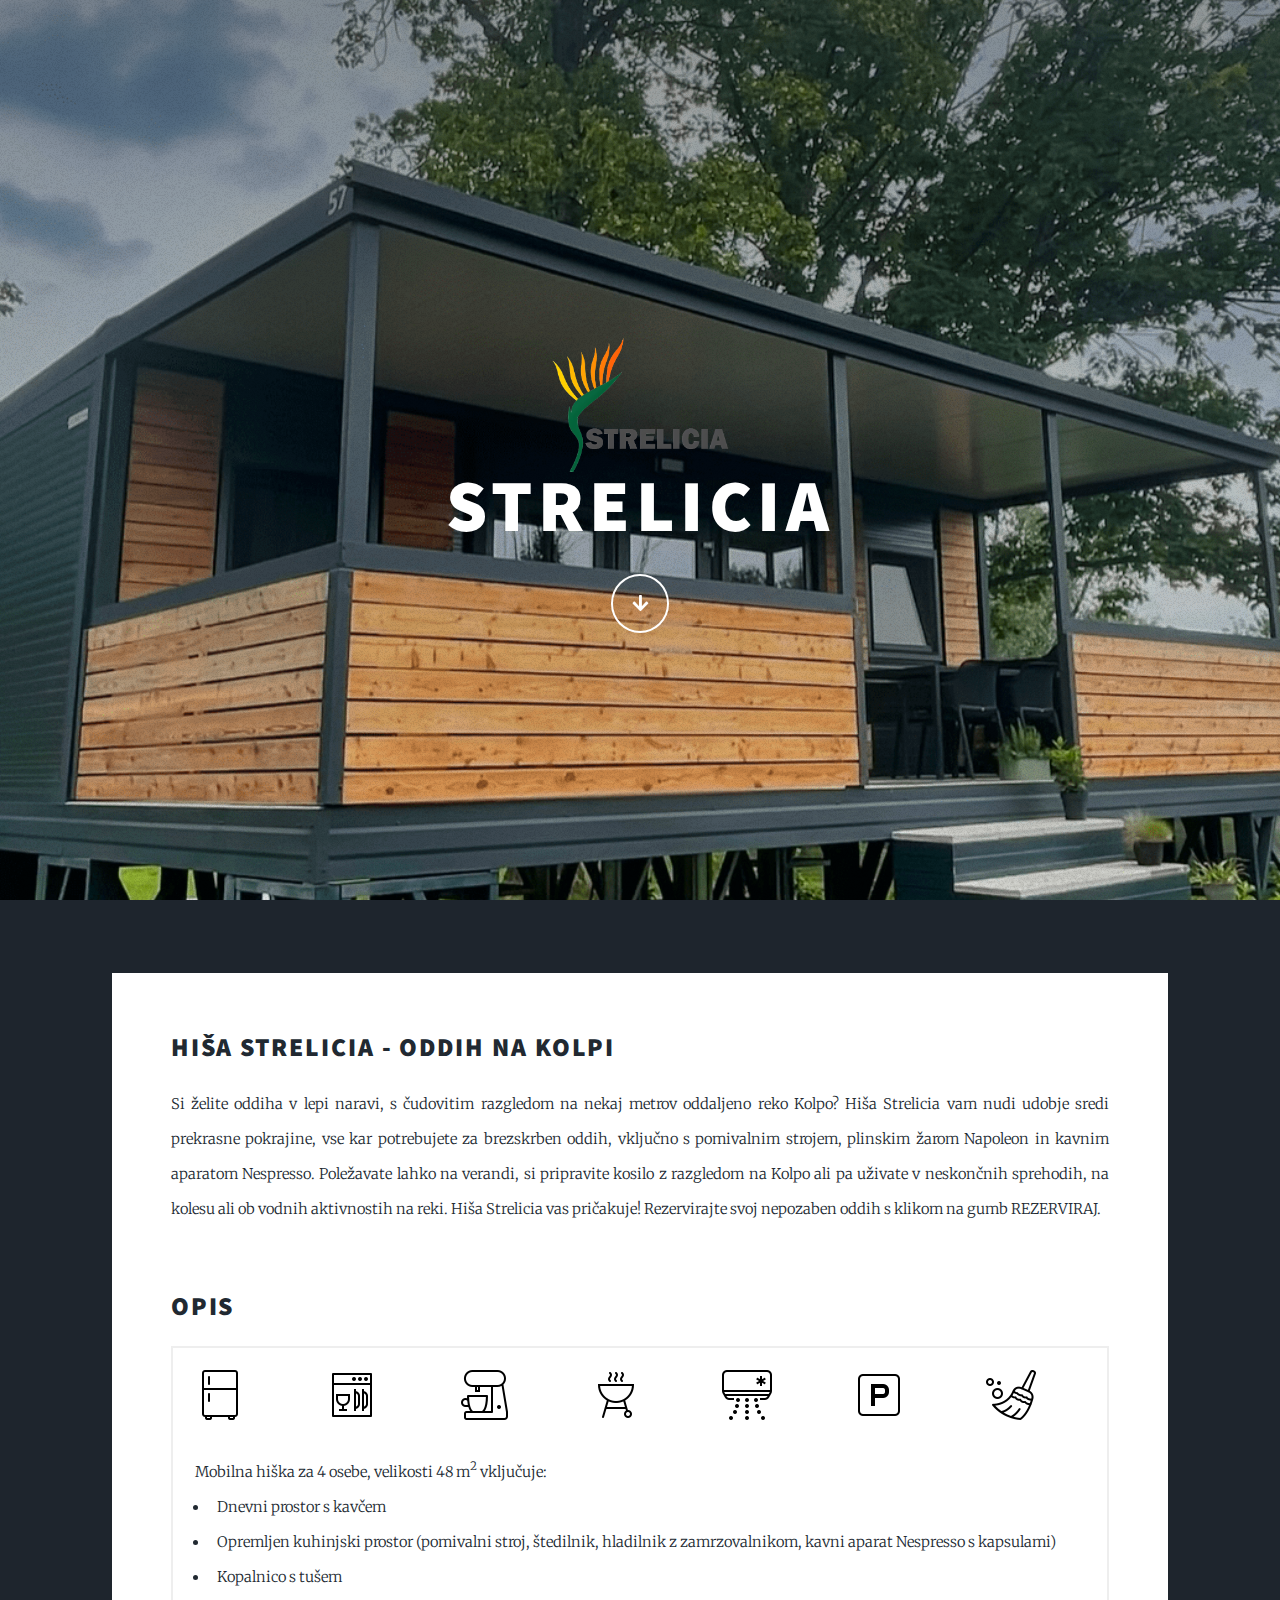
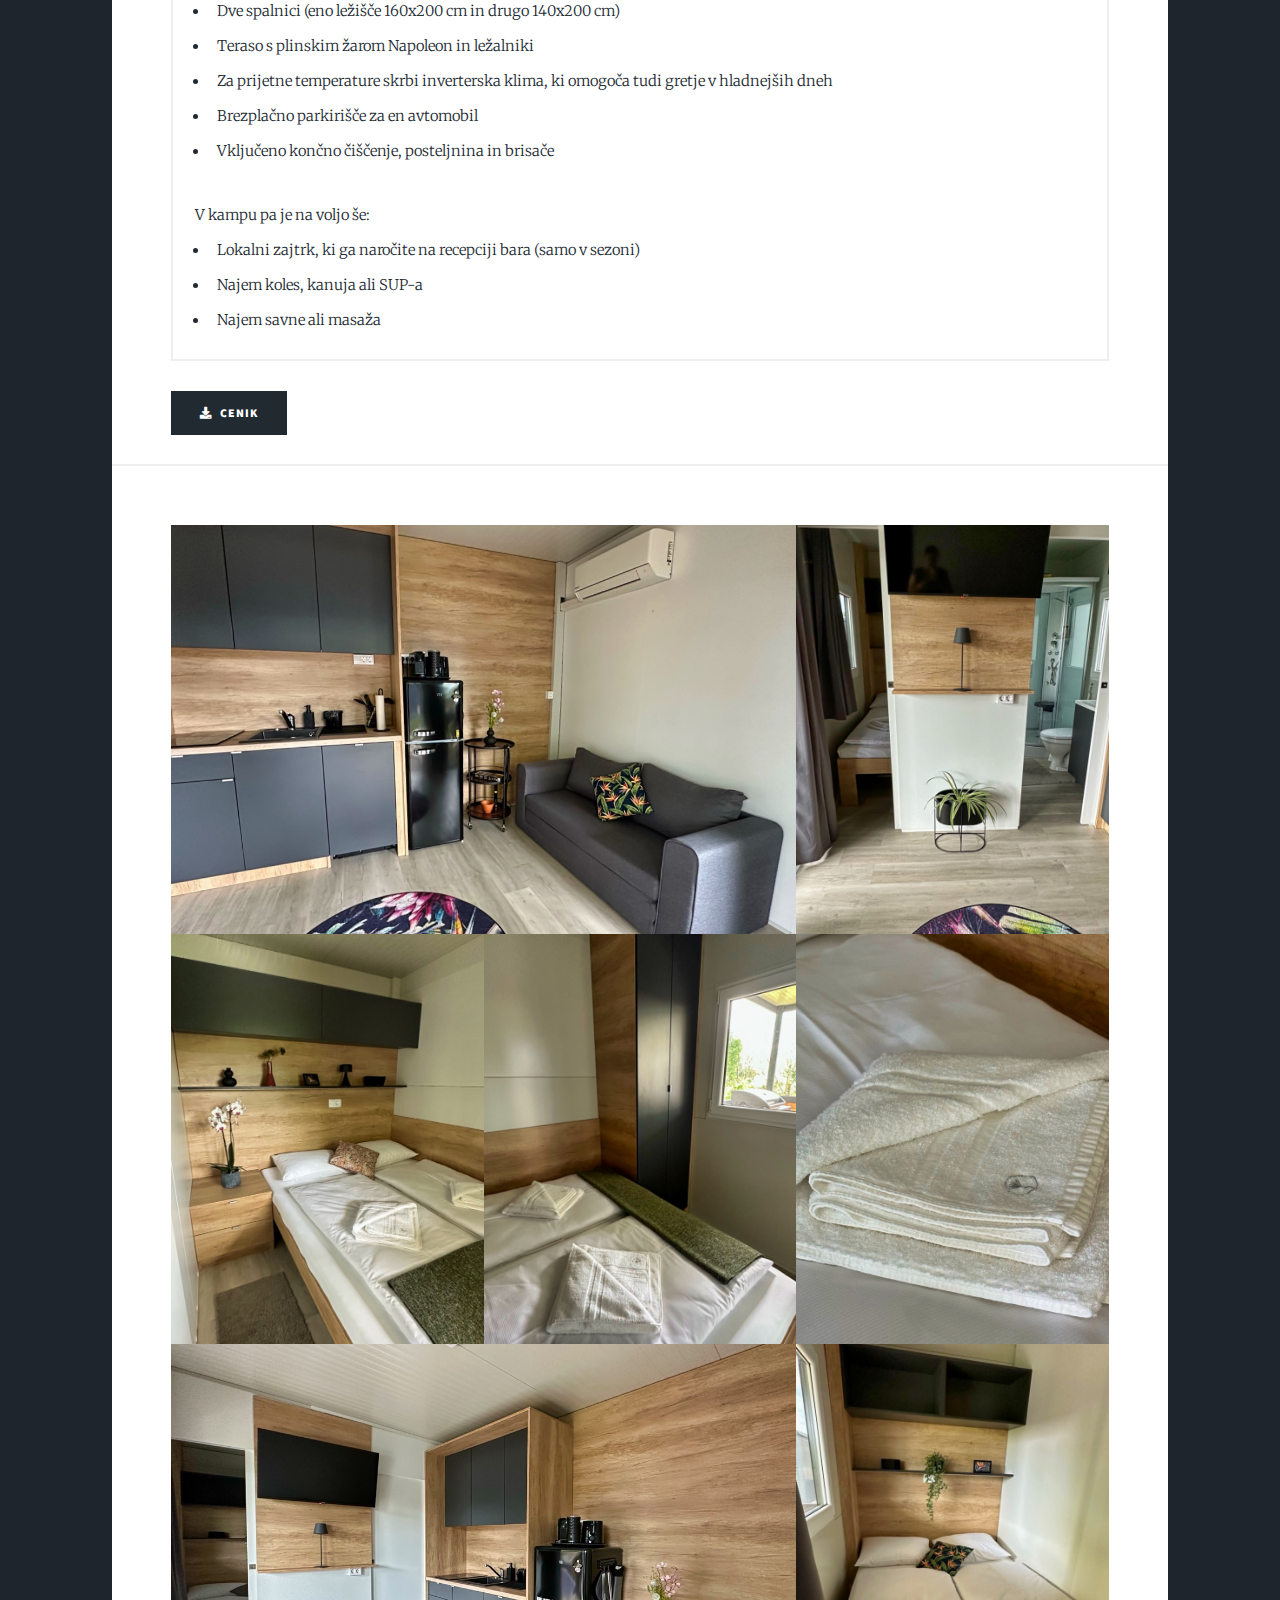
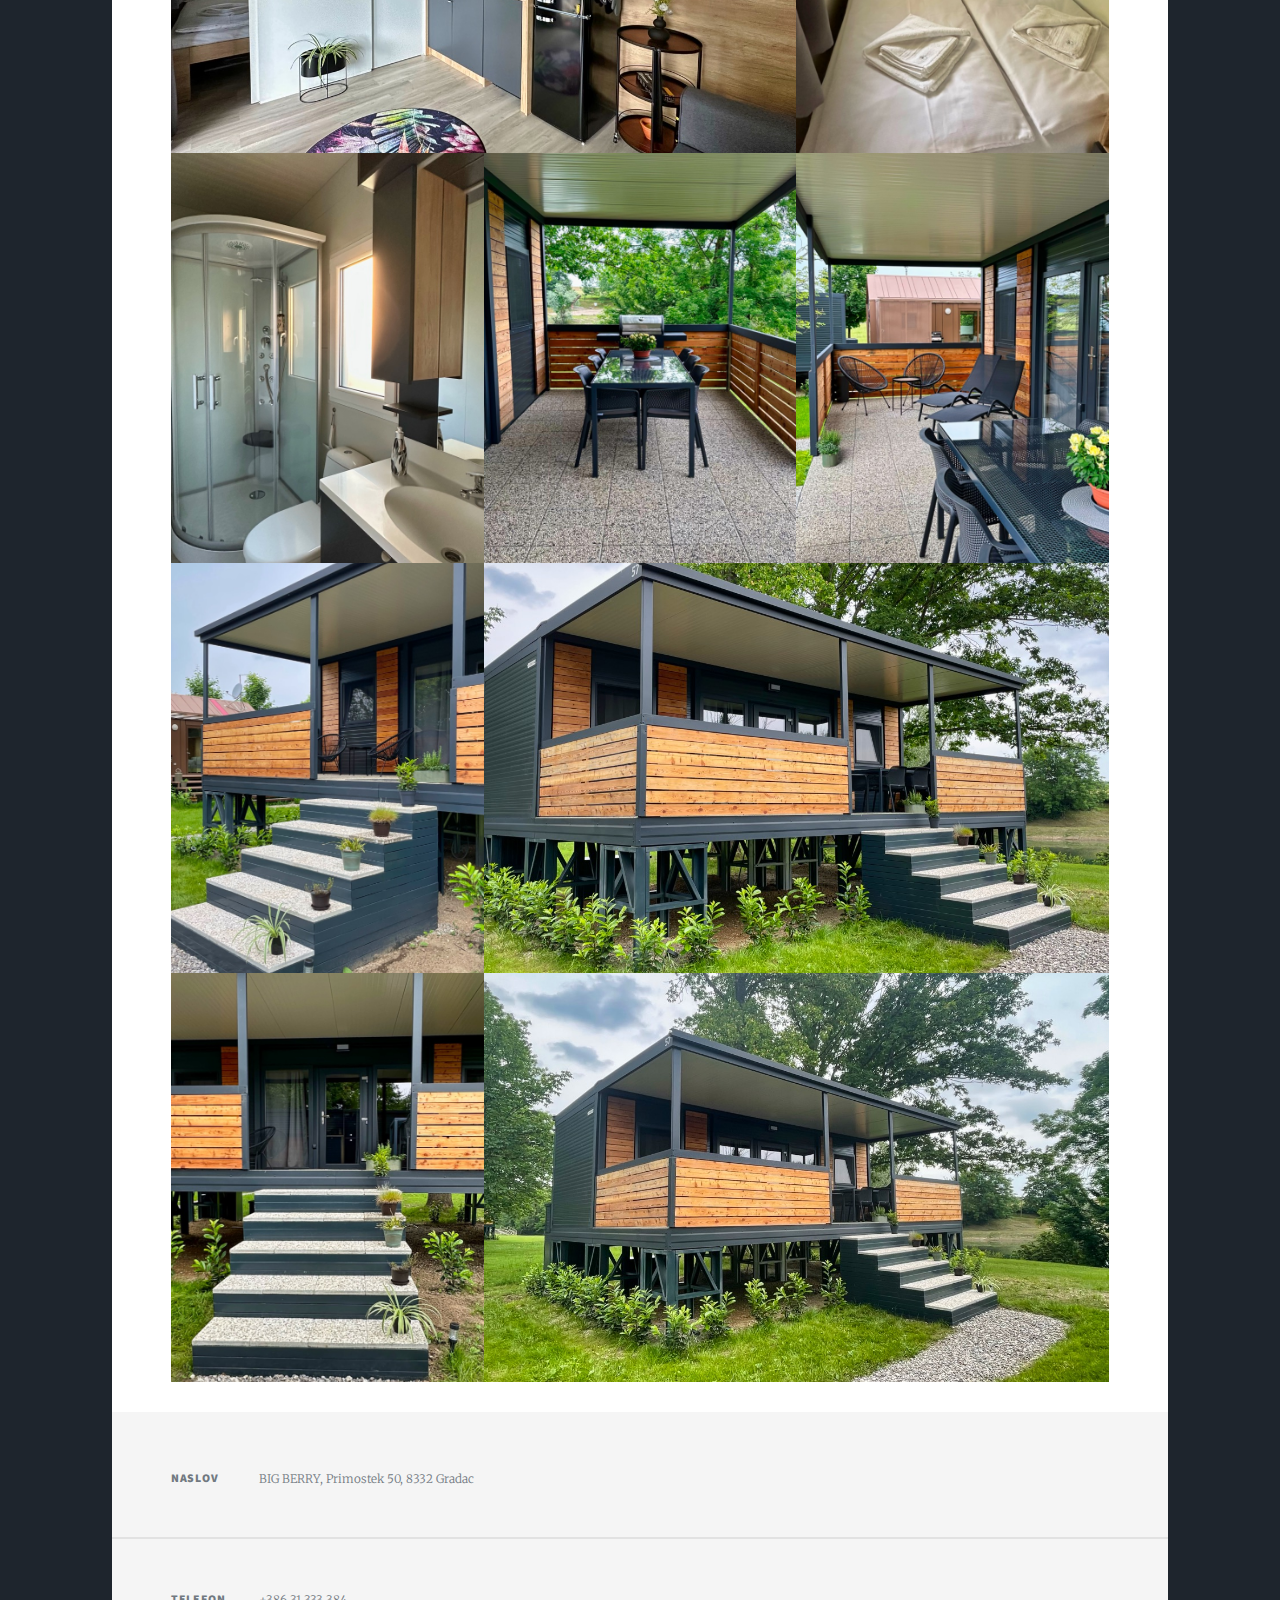
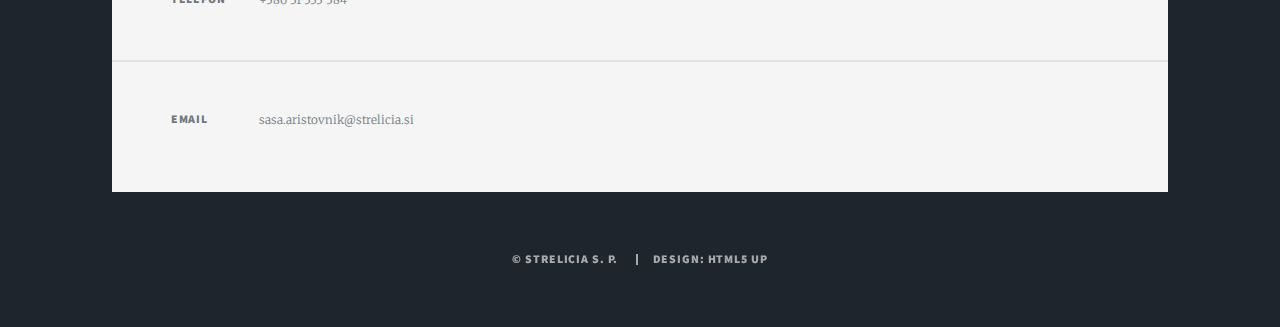
==== index.html @ 304cff2d "Popravil kontaktne podatke" ====
<!DOCTYPE html>
<!--
	Massively by HTML5 UP
	html5up.net | @ajlkn
	Free for personal and commercial use under the CCA 3.0 license (html5up.net/license)
-->
<html>
  <head>
    <title>Strelicia</title>
    <meta charset="utf-8" />
    <meta
      name="viewport"
      content="width=device-width, initial-scale=1, user-scalable=no"
    />
    <link rel="stylesheet" href="assets/css/bootstrap.min.css" />
    <link rel="stylesheet" href="assets/css/lightbox.css" />
    <link rel="stylesheet" href="assets/css/main.css" />
    <noscript
      ><link rel="stylesheet" href="assets/css/noscript.css"
    /></noscript>
  </head>
  <body class="is-preload">
    <!-- Wrapper -->
    <div id="wrapper" class="fade-in">
      <!-- Intro -->
      <div id="intro">
        <img src="./images/logo.png" alt="Logo strelicia" id="logo" />
        <h1>STRELICIA</h1>
        <ul class="actions">
          <li>
            <a
              href="#header"
              class="button icon solid solo fa-arrow-down scrolly"
              >Nadaljuj</a
            >
          </li>
        </ul>
      </div>

      <!-- Header -->
      <header id="header">
        <!--<a href="index.html" class="logo">Massively</a>-->
      </header>

      <!-- Nav -->
      <!--
      <nav id="nav">
        <ul class="links">
          <li class="active"><a href="index.html">This is Massively</a></li>
          <li><a href="generic.html">Generic Page</a></li>
          <li><a href="elements.html">Elements Reference</a></li>
        </ul>
        <ul class="icons">
          <li>
            <a href="#" class="icon brands fa-twitter"
              ><span class="label">Twitter</span></a
            >
          </li>
          <li>
            <a href="#" class="icon brands fa-facebook-f"
              ><span class="label">Facebook</span></a
            >
          </li>
          <li>
            <a href="#" class="icon brands fa-instagram"
              ><span class="label">Instagram</span></a
            >
          </li>
          <li>
            <a href="#" class="icon brands fa-github"
              ><span class="label">GitHub</span></a
            >
          </li>
        </ul>
      </nav>
    -->

      <!-- Main -->
      <div id="main">
        <div>
          <h2>Hiša strelicia - oddih na Kolpi</h2>
          <p>
            Si želite oddiha v lepi naravi, s čudovitim razgledom na nekaj
            metrov oddaljeno reko Kolpo? Hiša Strelicia vam nudi udobje sredi
            prekrasne pokrajine, vse kar potrebujete za brezskrben oddih,
            vključno s pomivalnim strojem, plinskim žarom Napoleon in kavnim
            aparatom Nespresso. Poležavate lahko na verandi, si pripravite
            kosilo z razgledom na Kolpo ali pa uživate v neskončnih sprehodih,
            na kolesu ali ob vodnih aktivnostih na reki. Hiša Strelicia vas
            pričakuje! Rezervirajte svoj nepozaben oddih s klikom na gumb
            REZERVIRAJ.
          </p>
          <br />
          <h2>Opis</h2>
          <div class="box">
            <div class="row">
              <div class="col">
                <img src="./images/icons/icons8-fridge-50.png" alt="" />
              </div>
              <div class="col">
                <img src="./images/icons/icons8-dishwasher-50.png" alt="" />
              </div>
              <div class="col">
                <img src="./images/icons/icons8-coffee-maker-50.png" alt="" />
              </div>
              <div class="col">
                <img src="./images/icons/icons8-weber-50.png" alt="" />
              </div>
              <div class="col">
                <img
                  src="./images/icons/icons8-air-conditioner-50.png"
                  alt=""
                />
              </div>
              <div class="col">
                <img src="./images/icons/icons8-parking-50.png" alt="" />
              </div>
              <div class="col">
                <img src="./images/icons/icons8-broom-50.png" alt="" />
              </div>
            </div>
            <br />
            Mobilna hiška za 4 osebe, velikosti 48 m<sup>2</sup> vključuje:
            <ul>
              <li>Dnevni prostor s kavčem</li>
              <li>
                Opremljen kuhinjski prostor (pomivalni stroj, štedilnik,
                hladilnik z zamrzovalnikom, kavni aparat Nespresso s kapsulami)
              </li>
              <li>Kopalnico s tušem</li>
              <li>Dve spalnici (eno ležišče 160x200 cm in drugo 140x200 cm)</li>
              <li>Teraso s plinskim žarom Napoleon in ležalniki</li>
              <li>
                Za prijetne temperature skrbi inverterska klima, ki omogoča tudi
                gretje v hladnejših dneh
              </li>
              <li>Brezplačno parkirišče za en avtomobil</li>
              <li>Vključeno končno čiščenje, posteljnina in brisače</li>
            </ul>
            V kampu pa je na voljo še:
            <ul>
              <li>
                Lokalni zajtrk, ki ga naročite na recepciji bara (samo v sezoni)
              </li>
              <li>Najem koles, kanuja ali SUP-a</li>
              <li>Najem savne ali masaža</li>
            </ul>
          </div>
          <a
            href="./CENIK.pdf"
            class="button primary icon solid fa-download"
            target="_blank"
            >CENIK</a
          >
        </div>

        <!-- Gallery -->
        <!--
        <div class="row">
          <div class="col-lg-4 col-md-12 mb-4 mb-lg-0">
            <a
              class="magnifier"
              href="https://mdbcdn.b-cdn.net/img/Photos/Horizontal/Nature/4-col/img%20(73).webp"
              data-lightbox="mygallery"
              ><img
                src="https://mdbcdn.b-cdn.net/img/Photos/Horizontal/Nature/4-col/img%20(73).webp"
                class="w-100 shadow-1-strong rounded mb-4"
                alt="Boat on Calm Water"
            /></a>

            <a
              class="magnifier"
              href="https://mdbcdn.b-cdn.net/img/Photos/Vertical/mountain1.webp"
              data-lightbox="mygallery"
              ><img
                src="https://mdbcdn.b-cdn.net/img/Photos/Vertical/mountain1.webp"
                class="w-100 shadow-1-strong rounded mb-4"
                alt="Wintry Mountain Landscape"
            /></a>
          </div>

          <div class="col-lg-4 mb-4 mb-lg-0">
            <a
              class="magnifier"
              href="https://mdbcdn.b-cdn.net/img/Photos/Vertical/mountain2.webp"
              data-lightbox="mygallery"
              ><img
                src="https://mdbcdn.b-cdn.net/img/Photos/Vertical/mountain2.webp"
                class="w-100 shadow-1-strong rounded mb-4"
                alt="Mountains in the Clouds"
              />
            </a>

            <a
              class="magnifier"
              href="https://mdbcdn.b-cdn.net/img/Photos/Horizontal/Nature/4-col/img%20(73).webp"
              data-lightbox="mygallery"
              ><img
                src="https://mdbcdn.b-cdn.net/img/Photos/Horizontal/Nature/4-col/img%20(73).webp"
                class="w-100 shadow-1-strong rounded mb-4"
                alt="Boat on Calm Water"
              />
            </a>
          </div>

          <div class="col-lg-4 mb-4 mb-lg-0">
            <a
              class="magnifier"
              href="https://mdbcdn.b-cdn.net/img/Photos/Horizontal/Nature/4-col/img%20(18).webp"
              data-lightbox="mygallery"
              ><img
                src="https://mdbcdn.b-cdn.net/img/Photos/Horizontal/Nature/4-col/img%20(18).webp"
                class="w-100 shadow-1-strong rounded mb-4"
                alt="Waves at Sea"
              />
            </a>

            <a
              class="magnifier"
              href="https://mdbcdn.b-cdn.net/img/Photos/Vertical/mountain3.webp"
              data-lightbox="mygallery"
            >
              <img
                src="https://mdbcdn.b-cdn.net/img/Photos/Vertical/mountain3.webp"
                class="w-100 shadow-1-strong rounded mb-4"
                alt="Yosemite National Park"
              />
            </a>
          </div>
        </div>
      -->
        <!-- Gallery -->

        <!-- Gallery 3 -->
        <div class="row" id="gallery">
          <div class="col-lg-8 col-md-12 mb-4 mb-lg-0 mygallery">
            <a href="./images/01.jpeg" data-lightbox="gallery3"
              ><img src="./images/thumbs/01.jpeg" alt="" class="w-100"
            /></a>
          </div>
          <div class="col-lg-4 col-md-12 mb-4 mb-lg-0 mygallery">
            <a href="./images/02.jpeg" data-lightbox="gallery3"
              ><img src="./images/thumbs/02.jpeg" alt="" class="w-100"
            /></a>
          </div>
          <div class="col-lg-4 col-md-12 mb-4 mb-lg-0 mygallery">
            <a href="./images/03.jpeg" data-lightbox="gallery3"
              ><img src="./images/thumbs/03.jpeg" alt="" class="w-100"
            /></a>
          </div>
          <div class="col-lg-4 col-md-12 mb-4 mb-lg-0 mygallery">
            <a href="./images/04.jpeg" data-lightbox="gallery3"
              ><img src="./images/thumbs/04.jpeg" alt="" class="w-100"
            /></a>
          </div>
          <div class="col-lg-4 col-md-12 mb-4 mb-lg-0 mygallery">
            <a href="./images/05.jpeg" data-lightbox="gallery3"
              ><img src="./images/thumbs/05.jpeg" alt="" class="w-100"
            /></a>
          </div>
          <div class="col-lg-8 col-md-12 mb-4 mb-lg-0 mygallery">
            <a href="./images/06.jpeg" data-lightbox="gallery3"
              ><img src="./images/thumbs/06.jpeg" alt="" class="w-100"
            /></a>
          </div>
          <div class="col-lg-4 col-md-12 mb-4 mb-lg-0 mygallery">
            <a href="./images/07.jpeg" data-lightbox="gallery3"
              ><img src="./images/thumbs/07.jpeg" alt="" class="w-100"
            /></a>
          </div>
          <div class="col-lg-4 col-md-12 mb-4 mb-lg-0 mygallery">
            <a href="./images/08.jpeg" data-lightbox="gallery3"
              ><img src="./images/thumbs/08.jpeg" alt="" class="w-100"
            /></a>
          </div>
          <div class="col-lg-4 col-md-12 mb-4 mb-lg-0 mygallery">
            <a href="./images/09.jpeg" data-lightbox="gallery3"
              ><img src="./images/thumbs/09.jpeg" alt="" class="w-100"
            /></a>
          </div>
          <div class="col-lg-4 col-md-12 mb-4 mb-lg-0 mygallery">
            <a href="./images/10.jpeg" data-lightbox="gallery3"
              ><img src="./images/thumbs/10.jpeg" alt="" class="w-100"
            /></a>
          </div>
          <div class="col-lg-4 col-md-12 mb-4 mb-lg-0 mygallery">
            <a href="./images/11.jpeg" data-lightbox="gallery3"
              ><img src="./images/thumbs/11.jpeg" alt="" class="w-100"
            /></a>
          </div>
          <div class="col-lg-8 col-md-12 mb-4 mb-lg-0 mygallery">
            <a href="./images/12.jpeg" data-lightbox="gallery3"
              ><img src="./images/thumbs/12.jpeg" alt="" class="w-100"
            /></a>
          </div>
          <div class="col-lg-4 col-md-12 mb-4 mb-lg-0 mygallery">
            <a href="./images/13.jpeg" data-lightbox="gallery3"
              ><img src="./images/thumbs/13.jpeg" alt="" class="w-100"
            /></a>
          </div>
          <div class="col-lg-8 col-md-12 mb-4 mb-lg-0 mygallery">
            <a href="./images/14.jpeg" data-lightbox="gallery3"
              ><img src="./images/thumbs/14.jpeg" alt="" class="w-100"
            /></a>
          </div>
        </div>
        <!-- Gallery 3 -->
      </div>

      <!-- Booking -->
      <script
        src="https://static.elfsight.com/platform/platform.js"
        data-use-service-core
        defer
      ></script>
      <div class="elfsight-app-a473a368-42d9-437b-82ac-066fc970c7d5"></div>

      <!-- Footer -->
      <footer id="footer">
        <!--
        <section>
          <h2>Kontakt</h2>
          <form
            method="post"
            action="mailto:baristovnik@gmail.com"
            method="post"
            enctype="text/plain"
          >
            <div class="fields">
              <div class="field">
                <label for="name">Ime</label>
                <input type="text" name="name" id="name" />
              </div>
              <div class="field">
                <label for="email">Email</label>
                <input type="text" name="email" id="email" />
              </div>
              <div class="field">
                <label for="message">Sporočilo</label>
                <textarea name="message" id="message" rows="3"></textarea>
              </div>
            </div>
            <ul class="actions">
              <li><input type="submit" value="Pošlji sporočilo" /></li>
            </ul>
          </form>
        </section>
      -->
        <section class="split contact">
          <section class="alt">
            <h3>Naslov</h3>
            <p>
              <a href="https://goo.gl/maps/Yuu1Majrwts4AWzw5" target="_blank"
                >BIG BERRY, Primostek 50, 8332 Gradac</a
              >
            </p>
          </section>
          <section>
            <h3>Telefon</h3>
            <p><a href="tel:+386 31 333 384">+386 31 333 384</a></p>
          </section>
          <section>
            <h3>Email</h3>
            <p>
              <a href="mailto: sasa.aristovnik@strelicia.si"
                >sasa.aristovnik@strelicia.si</a
              >
            </p>
          </section>
          <!--
          <section>
            <h3>Socialna omrežja</h3>
            <ul class="icons alt">
              <li>
                <a href="#" class="icon brands alt fa-twitter"
                  ><span class="label">Twitter</span></a
                >
              </li>
              <li>
                <a href="#" class="icon brands alt fa-facebook-f"
                  ><span class="label">Facebook</span></a
                >
              </li>
              <li>
                <a href="#" class="icon brands alt fa-instagram"
                  ><span class="label">Instagram</span></a
                >
              </li>
              <li>
                <a href="#" class="icon brands alt fa-github"
                  ><span class="label">GitHub</span></a
                >
              </li>
            </ul>
          </section>
        --></section>
      </footer>

      <!-- Copyright -->
      <div id="copyright">
        <ul>
          <li>&copy; Strelicia s. p.</li>
          <li>
            Design: <a href="https://html5up.net" target="_blank">HTML5 UP</a>
          </li>
        </ul>
      </div>
    </div>

    <!-- Scripts -->
    <script src="assets/js/bootstrap.bundle.min.js"></script>
    <script src="assets/js/jquery.min.js"></script>
    <script src="assets/js/jquery.scrollex.min.js"></script>
    <script src="assets/js/jquery.scrolly.min.js"></script>
    <script src="assets/js/browser.min.js"></script>
    <script src="assets/js/breakpoints.min.js"></script>
    <script src="assets/js/util.js"></script>
    <script src="assets/js/lightbox.js"></script>
    <script src="assets/js/main.js"></script>
    <script>
      lightbox.option({
        albumLabel: "Slika %1 od %2",
      });
    </script>
  </body>
</html>
---- assets/css/main.css ----
@import url(fontawesome-all.min.css);
@import url("https://fonts.googleapis.com/css?family=Merriweather:300,700,300italic,700italic|Source+Sans+Pro:900");

/*
	Massively by HTML5 UP
	html5up.net | @ajlkn
	Free for personal and commercial use under the CCA 3.0 license (html5up.net/license)
*/

html, body, div, span, applet, object,
iframe, h1, h2, h3, h4, h5, h6, p, blockquote,
pre, a, abbr, acronym, address, big, cite,
code, del, dfn, em, img, ins, kbd, q, s, samp,
small, strike, strong, sub, sup, tt, var, b,
u, i, center, dl, dt, dd, ol, ul, li, fieldset,
form, label, legend, table, caption, tbody,
tfoot, thead, tr, th, td, article, aside,
canvas, details, embed, figure, figcaption,
footer, header, hgroup, menu, nav, output, ruby,
section, summary, time, mark, audio, video {
	margin: 0;
	padding: 0;
	border: 0;
	font-size: 100%;
	font: inherit;
	/*vertical-align: baseline;*/}

article, aside, details, figcaption, figure,
footer, header, hgroup, menu, nav, section {
	display: block;}

body {
	line-height: 1;
}

ol, ul {
	list-style: none;
}

blockquote, q {
	quotes: none;
}

	blockquote:before, blockquote:after, q:before, q:after {
		content: '';
		content: none;
	}

table {
	border-collapse: collapse;
	border-spacing: 0;
}

body {
	-webkit-text-size-adjust: none;
}

mark {
	background-color: transparent;
	color: inherit;
}

input::-moz-focus-inner {
	border: 0;
	padding: 0;
}

input, select, textarea {
	-moz-appearance: none;
	-webkit-appearance: none;
	-ms-appearance: none;
	appearance: none;
}

/* Basic */

	@-ms-viewport {
		width: device-width;
	}

	body {
		-ms-overflow-style: scrollbar;
	}

	@media screen and (max-width: 480px) {

		html, body {
			min-width: 320px;
		}

	}

	html {
		box-sizing: border-box;
	}

	*, *:before, *:after {
		box-sizing: inherit;
	}

	body {
		background-color: #1e252d;
	}

		body.is-preload *, body.is-preload *:before, body.is-preload *:after {
			-moz-animation: none !important;
			-webkit-animation: none !important;
			-ms-animation: none !important;
			animation: none !important;
			-moz-transition: none !important;
			-webkit-transition: none !important;
			-ms-transition: none !important;
			transition: none !important;
		}

/* Type */

	html {
		font-size: 16pt;
	}

		@media screen and (max-width: 1680px) {

			html {
				font-size: 12pt;
			}

		}

		@media screen and (max-width: 1280px) {

			html {
				font-size: 11pt;
			}

		}

		@media screen and (max-width: 360px) {

			html {
				font-size: 10pt;
			}

		}

	body {
		color: #212931;
	}

	body, input, select, textarea {
		font-family: "Merriweather", Georgia, serif;
		font-weight: 300;
		font-size: 1rem;
		line-height: 2.375;
	}

	a {
		-moz-transition: color 0.2s ease-in-out, background-color 0.2s ease-in-out, border-color 0.2s ease-in-out, box-shadow 0.2s ease-in-out;
		-webkit-transition: color 0.2s ease-in-out, background-color 0.2s ease-in-out, border-color 0.2s ease-in-out, box-shadow 0.2s ease-in-out;
		-ms-transition: color 0.2s ease-in-out, background-color 0.2s ease-in-out, border-color 0.2s ease-in-out, box-shadow 0.2s ease-in-out;
		transition: color 0.2s ease-in-out, background-color 0.2s ease-in-out, border-color 0.2s ease-in-out, box-shadow 0.2s ease-in-out;
		border-bottom: dotted 1px;
		text-decoration: none;
	}

		a:hover {
			border-bottom-color: transparent;
		}

	strong, b {
		font-weight: 600;
	}

	em, i {
		font-style: italic;
	}

	p {
		text-align: justify;
		margin: 0 0 2rem 0;
	}

	h1, h2, h3, h4, h5, h6 {
		font-family: "Source Sans Pro", Helvetica, sans-serif;
		font-weight: 900;
		line-height: 1.5;
		letter-spacing: 0.075em;
		text-transform: uppercase;
		margin: 0 0 1rem 0;
	}

		h1 a, h2 a, h3 a, h4 a, h5 a, h6 a {
			border-bottom: 0;
			color: inherit;
			text-decoration: none;
		}

	h1 {
		font-size: 4rem;
		line-height: 1.1;
		margin: 0 0 2rem 0;
	}

	h2 {
		font-size: 1.75rem;
		line-height: 1.3;
		margin: 0 0 1.5rem 0;
	}

	h3 {
		font-size: 1.25rem;
		margin: 0 0 1.5rem 0;
	}

	h4 {
		font-size: 1rem;
	}

	h5 {
		font-size: 0.9rem;
	}

	h6 {
		font-size: 0.8rem;
	}

	sub {
		font-size: 0.8rem;
		position: relative;
		top: 0.5rem;
	}

	sup {
		font-size: 0.8rem;
		position: relative;
		top: -0.5rem;
	}

	blockquote {
		border-left: solid 4px;
		font-style: italic;
		margin: 0 0 2rem 0;
		padding: 0.5rem 0 0.5rem 2rem;
	}

	code {
		border: solid 2px;
		font-family: "Courier New", monospace;
		font-size: 0.9rem;
		margin: 0 0.25rem;
		padding: 0.25rem 0.65rem;
	}

	pre {
		-webkit-overflow-scrolling: touch;
		font-family: "Courier New", monospace;
		font-size: 0.9rem;
		margin: 0 0 2rem 0;
	}

		pre code {
			display: block;
			line-height: 1.75;
			padding: 1rem 1.5rem;
			overflow-x: auto;
		}

	hr {
		border: 0;
		border-bottom: solid 2px;
		margin: 3rem 0;
	}

		hr.major {
			margin: 5rem 0;
		}

	.align-left {
		text-align: left;
	}

	.align-center {
		text-align: center;
	}

	.align-right {
		text-align: right;
	}

	input, select, textarea {
		color: #212931;
	}

	a {
		color: #212931;
		border-bottom-color: rgba(33, 41, 49, 0.5);
	}

		a:hover {
			border-bottom-color: transparent;
			color: #18bfef !important;
		}

	strong, b {
		color: #212931;
	}

	h1, h2, h3, h4, h5, h6 {
		color: #212931;
	}

	blockquote {
		border-left-color: #eeeeee;
	}

	code {
		background: rgba(220, 220, 220, 0.25);
		border-color: #eeeeee;
	}

	hr {
		border-bottom-color: #eeeeee;
	}

/* Row */

	.row {
		display: flex;
		flex-wrap: wrap;
		box-sizing: border-box;
		align-items: stretch;
	}

		.row > * {
			box-sizing: border-box;
		}

		.row.gtr-uniform > * > :last-child {
			margin-bottom: 0;
		}

		.row.aln-left {
			justify-content: flex-start;
		}

		.row.aln-center {
			justify-content: center;
		}

		.row.aln-right {
			justify-content: flex-end;
		}

		.row.aln-top {
			align-items: flex-start;
		}

		.row.aln-middle {
			align-items: center;
		}

		.row.aln-bottom {
			align-items: flex-end;
		}

		.row > .imp {
			order: -1;
		}

		.row > .col-1 {
			width: 8.33333%;
		}

		.row > .off-1 {
			margin-left: 8.33333%;
		}

		.row > .col-2 {
			width: 16.66667%;
		}

		.row > .off-2 {
			margin-left: 16.66667%;
		}

		.row > .col-3 {
			width: 25%;
		}

		.row > .off-3 {
			margin-left: 25%;
		}

		.row > .col-4 {
			width: 33.33333%;
		}

		.row > .off-4 {
			margin-left: 33.33333%;
		}

		.row > .col-5 {
			width: 41.66667%;
		}

		.row > .off-5 {
			margin-left: 41.66667%;
		}

		.row > .col-6 {
			width: 50%;
		}

		.row > .off-6 {
			margin-left: 50%;
		}

		.row > .col-7 {
			width: 58.33333%;
		}

		.row > .off-7 {
			margin-left: 58.33333%;
		}

		.row > .col-8 {
			width: 66.66667%;
		}

		.row > .off-8 {
			margin-left: 66.66667%;
		}

		.row > .col-9 {
			width: 75%;
		}

		.row > .off-9 {
			margin-left: 75%;
		}

		.row > .col-10 {
			width: 83.33333%;
		}

		.row > .off-10 {
			margin-left: 83.33333%;
		}

		.row > .col-11 {
			width: 91.66667%;
		}

		.row > .off-11 {
			margin-left: 91.66667%;
		}

		.row > .col-12 {
			width: 100%;
		}

		.row > .off-12 {
			margin-left: 100%;
		}

		.row.gtr-0 {
			margin-top: 0;
			margin-left: 0rem;
		}

			.row.gtr-0 > * {
				padding: 0 0 0 0rem;
			}

			.row.gtr-0.gtr-uniform {
				margin-top: 0rem;
			}

				.row.gtr-0.gtr-uniform > * {
					padding-top: 0rem;
				}

		.row.gtr-25 {
			margin-top: 0;
			margin-left: -0.375rem;
		}

			.row.gtr-25 > * {
				padding: 0 0 0 0.375rem;
			}

			.row.gtr-25.gtr-uniform {
				margin-top: -0.375rem;
			}

				.row.gtr-25.gtr-uniform > * {
					padding-top: 0.375rem;
				}

		.row.gtr-50 {
			margin-top: 0;
			margin-left: -0.75rem;
		}

			.row.gtr-50 > * {
				padding: 0 0 0 0.75rem;
			}

			.row.gtr-50.gtr-uniform {
				margin-top: -0.75rem;
			}

				.row.gtr-50.gtr-uniform > * {
					padding-top: 0.75rem;
				}

		.row {
			margin-top: 0;
			margin-left: -1.5rem;
		}

			.row > * {
				padding: 0 0 0 1.5rem;
			}

			.row.gtr-uniform {
				margin-top: -1.5rem;
			}

				.row.gtr-uniform > * {
					padding-top: 1.5rem;
				}

		.row.gtr-150 {
			margin-top: 0;
			margin-left: -2.25rem;
		}

			.row.gtr-150 > * {
				padding: 0 0 0 2.25rem;
			}

			.row.gtr-150.gtr-uniform {
				margin-top: -2.25rem;
			}

				.row.gtr-150.gtr-uniform > * {
					padding-top: 2.25rem;
				}

		.row.gtr-200 {
			margin-top: 0;
			margin-left: -3rem;
		}

			.row.gtr-200 > * {
				padding: 0 0 0 3rem;
			}

			.row.gtr-200.gtr-uniform {
				margin-top: -3rem;
			}

				.row.gtr-200.gtr-uniform > * {
					padding-top: 3rem;
				}

		@media screen and (max-width: 1680px) {

			.row {
				display: flex;
				flex-wrap: wrap;
				box-sizing: border-box;
				align-items: stretch;
			}

				.row > * {
					box-sizing: border-box;
				}

				.row.gtr-uniform > * > :last-child {
					margin-bottom: 0;
				}

				.row.aln-left {
					justify-content: flex-start;
				}

				.row.aln-center {
					justify-content: center;
				}

				.row.aln-right {
					justify-content: flex-end;
				}

				.row.aln-top {
					align-items: flex-start;
				}

				.row.aln-middle {
					align-items: center;
				}

				.row.aln-bottom {
					align-items: flex-end;
				}

				.row > .imp-xlarge {
					order: -1;
				}

				.row > .col-1-xlarge {
					width: 8.33333%;
				}

				.row > .off-1-xlarge {
					margin-left: 8.33333%;
				}

				.row > .col-2-xlarge {
					width: 16.66667%;
				}

				.row > .off-2-xlarge {
					margin-left: 16.66667%;
				}

				.row > .col-3-xlarge {
					width: 25%;
				}

				.row > .off-3-xlarge {
					margin-left: 25%;
				}

				.row > .col-4-xlarge {
					width: 33.33333%;
				}

				.row > .off-4-xlarge {
					margin-left: 33.33333%;
				}

				.row > .col-5-xlarge {
					width: 41.66667%;
				}

				.row > .off-5-xlarge {
					margin-left: 41.66667%;
				}

				.row > .col-6-xlarge {
					width: 50%;
				}

				.row > .off-6-xlarge {
					margin-left: 50%;
				}

				.row > .col-7-xlarge {
					width: 58.33333%;
				}

				.row > .off-7-xlarge {
					margin-left: 58.33333%;
				}

				.row > .col-8-xlarge {
					width: 66.66667%;
				}

				.row > .off-8-xlarge {
					margin-left: 66.66667%;
				}

				.row > .col-9-xlarge {
					width: 75%;
				}

				.row > .off-9-xlarge {
					margin-left: 75%;
				}

				.row > .col-10-xlarge {
					width: 83.33333%;
				}

				.row > .off-10-xlarge {
					margin-left: 83.33333%;
				}

				.row > .col-11-xlarge {
					width: 91.66667%;
				}

				.row > .off-11-xlarge {
					margin-left: 91.66667%;
				}

				.row > .col-12-xlarge {
					width: 100%;
				}

				.row > .off-12-xlarge {
					margin-left: 100%;
				}

				.row.gtr-0 {
					margin-top: 0;
					margin-left: 0rem;
				}

					.row.gtr-0 > * {
						padding: 0 0 0 0rem;
					}

					.row.gtr-0.gtr-uniform {
						margin-top: 0rem;
					}

						.row.gtr-0.gtr-uniform > * {
							padding-top: 0rem;
						}

				.row.gtr-25 {
					margin-top: 0;
					margin-left: -0.375rem;
				}

					.row.gtr-25 > * {
						padding: 0 0 0 0.375rem;
					}

					.row.gtr-25.gtr-uniform {
						margin-top: -0.375rem;
					}

						.row.gtr-25.gtr-uniform > * {
							padding-top: 0.375rem;
						}

				.row.gtr-50 {
					margin-top: 0;
					margin-left: -0.75rem;
				}

					.row.gtr-50 > * {
						padding: 0 0 0 0.75rem;
					}

					.row.gtr-50.gtr-uniform {
						margin-top: -0.75rem;
					}

						.row.gtr-50.gtr-uniform > * {
							padding-top: 0.75rem;
						}

				.row {
					margin-top: 0;
					margin-left: -1.5rem;
				}

					.row > * {
						padding: 0 0 0 1.5rem;
					}

					.row.gtr-uniform {
						margin-top: -1.5rem;
					}

						.row.gtr-uniform > * {
							padding-top: 1.5rem;
						}

				.row.gtr-150 {
					margin-top: 0;
					margin-left: -2.25rem;
				}

					.row.gtr-150 > * {
						padding: 0 0 0 2.25rem;
					}

					.row.gtr-150.gtr-uniform {
						margin-top: -2.25rem;
					}

						.row.gtr-150.gtr-uniform > * {
							padding-top: 2.25rem;
						}

				.row.gtr-200 {
					margin-top: 0;
					margin-left: -3rem;
				}

					.row.gtr-200 > * {
						padding: 0 0 0 3rem;
					}

					.row.gtr-200.gtr-uniform {
						margin-top: -3rem;
					}

						.row.gtr-200.gtr-uniform > * {
							padding-top: 3rem;
						}

		}

		@media screen and (max-width: 1280px) {

			.row {
				display: flex;
				flex-wrap: wrap;
				box-sizing: border-box;
				align-items: stretch;
			}

				.row > * {
					box-sizing: border-box;
				}

				.row.gtr-uniform > * > :last-child {
					margin-bottom: 0;
				}

				.row.aln-left {
					justify-content: flex-start;
				}

				.row.aln-center {
					justify-content: center;
				}

				.row.aln-right {
					justify-content: flex-end;
				}

				.row.aln-top {
					align-items: flex-start;
				}

				.row.aln-middle {
					align-items: center;
				}

				.row.aln-bottom {
					align-items: flex-end;
				}

				.row > .imp-large {
					order: -1;
				}

				.row > .col-1-large {
					width: 8.33333%;
				}

				.row > .off-1-large {
					margin-left: 8.33333%;
				}

				.row > .col-2-large {
					width: 16.66667%;
				}

				.row > .off-2-large {
					margin-left: 16.66667%;
				}

				.row > .col-3-large {
					width: 25%;
				}

				.row > .off-3-large {
					margin-left: 25%;
				}

				.row > .col-4-large {
					width: 33.33333%;
				}

				.row > .off-4-large {
					margin-left: 33.33333%;
				}

				.row > .col-5-large {
					width: 41.66667%;
				}

				.row > .off-5-large {
					margin-left: 41.66667%;
				}

				.row > .col-6-large {
					width: 50%;
				}

				.row > .off-6-large {
					margin-left: 50%;
				}

				.row > .col-7-large {
					width: 58.33333%;
				}

				.row > .off-7-large {
					margin-left: 58.33333%;
				}

				.row > .col-8-large {
					width: 66.66667%;
				}

				.row > .off-8-large {
					margin-left: 66.66667%;
				}

				.row > .col-9-large {
					width: 75%;
				}

				.row > .off-9-large {
					margin-left: 75%;
				}

				.row > .col-10-large {
					width: 83.33333%;
				}

				.row > .off-10-large {
					margin-left: 83.33333%;
				}

				.row > .col-11-large {
					width: 91.66667%;
				}

				.row > .off-11-large {
					margin-left: 91.66667%;
				}

				.row > .col-12-large {
					width: 100%;
				}

				.row > .off-12-large {
					margin-left: 100%;
				}

				.row.gtr-0 {
					margin-top: 0;
					margin-left: 0rem;
				}

					.row.gtr-0 > * {
						padding: 0 0 0 0rem;
					}

					.row.gtr-0.gtr-uniform {
						margin-top: 0rem;
					}

						.row.gtr-0.gtr-uniform > * {
							padding-top: 0rem;
						}

				.row.gtr-25 {
					margin-top: 0;
					margin-left: -0.375rem;
				}

					.row.gtr-25 > * {
						padding: 0 0 0 0.375rem;
					}

					.row.gtr-25.gtr-uniform {
						margin-top: -0.375rem;
					}

						.row.gtr-25.gtr-uniform > * {
							padding-top: 0.375rem;
						}

				.row.gtr-50 {
					margin-top: 0;
					margin-left: -0.75rem;
				}

					.row.gtr-50 > * {
						padding: 0 0 0 0.75rem;
					}

					.row.gtr-50.gtr-uniform {
						margin-top: -0.75rem;
					}

						.row.gtr-50.gtr-uniform > * {
							padding-top: 0.75rem;
						}

				.row {
					margin-top: 0;
					margin-left: -1.5rem;
				}

					.row > * {
						padding: 0 0 0 1.5rem;
					}

					.row.gtr-uniform {
						margin-top: -1.5rem;
					}

						.row.gtr-uniform > * {
							padding-top: 1.5rem;
						}

				.row.gtr-150 {
					margin-top: 0;
					margin-left: -2.25rem;
				}

					.row.gtr-150 > * {
						padding: 0 0 0 2.25rem;
					}

					.row.gtr-150.gtr-uniform {
						margin-top: -2.25rem;
					}

						.row.gtr-150.gtr-uniform > * {
							padding-top: 2.25rem;
						}

				.row.gtr-200 {
					margin-top: 0;
					margin-left: -3rem;
				}

					.row.gtr-200 > * {
						padding: 0 0 0 3rem;
					}

					.row.gtr-200.gtr-uniform {
						margin-top: -3rem;
					}

						.row.gtr-200.gtr-uniform > * {
							padding-top: 3rem;
						}

		}

		@media screen and (max-width: 980px) {

			.row {
				display: flex;
				flex-wrap: wrap;
				box-sizing: border-box;
				align-items: stretch;
			}

				.row > * {
					box-sizing: border-box;
				}

				.row.gtr-uniform > * > :last-child {
					margin-bottom: 0;
				}

				.row.aln-left {
					justify-content: flex-start;
				}

				.row.aln-center {
					justify-content: center;
				}

				.row.aln-right {
					justify-content: flex-end;
				}

				.row.aln-top {
					align-items: flex-start;
				}

				.row.aln-middle {
					align-items: center;
				}

				.row.aln-bottom {
					align-items: flex-end;
				}

				.row > .imp-medium {
					order: -1;
				}

				.row > .col-1-medium {
					width: 8.33333%;
				}

				.row > .off-1-medium {
					margin-left: 8.33333%;
				}

				.row > .col-2-medium {
					width: 16.66667%;
				}

				.row > .off-2-medium {
					margin-left: 16.66667%;
				}

				.row > .col-3-medium {
					width: 25%;
				}

				.row > .off-3-medium {
					margin-left: 25%;
				}

				.row > .col-4-medium {
					width: 33.33333%;
				}

				.row > .off-4-medium {
					margin-left: 33.33333%;
				}

				.row > .col-5-medium {
					width: 41.66667%;
				}

				.row > .off-5-medium {
					margin-left: 41.66667%;
				}

				.row > .col-6-medium {
					width: 50%;
				}

				.row > .off-6-medium {
					margin-left: 50%;
				}

				.row > .col-7-medium {
					width: 58.33333%;
				}

				.row > .off-7-medium {
					margin-left: 58.33333%;
				}

				.row > .col-8-medium {
					width: 66.66667%;
				}

				.row > .off-8-medium {
					margin-left: 66.66667%;
				}

				.row > .col-9-medium {
					width: 75%;
				}

				.row > .off-9-medium {
					margin-left: 75%;
				}

				.row > .col-10-medium {
					width: 83.33333%;
				}

				.row > .off-10-medium {
					margin-left: 83.33333%;
				}

				.row > .col-11-medium {
					width: 91.66667%;
				}

				.row > .off-11-medium {
					margin-left: 91.66667%;
				}

				.row > .col-12-medium {
					width: 100%;
				}

				.row > .off-12-medium {
					margin-left: 100%;
				}

				.row.gtr-0 {
					margin-top: 0;
					margin-left: 0rem;
				}

					.row.gtr-0 > * {
						padding: 0 0 0 0rem;
					}

					.row.gtr-0.gtr-uniform {
						margin-top: 0rem;
					}

						.row.gtr-0.gtr-uniform > * {
							padding-top: 0rem;
						}

				.row.gtr-25 {
					margin-top: 0;
					margin-left: -0.375rem;
				}

					.row.gtr-25 > * {
						padding: 0 0 0 0.375rem;
					}

					.row.gtr-25.gtr-uniform {
						margin-top: -0.375rem;
					}

						.row.gtr-25.gtr-uniform > * {
							padding-top: 0.375rem;
						}

				.row.gtr-50 {
					margin-top: 0;
					margin-left: -0.75rem;
				}

					.row.gtr-50 > * {
						padding: 0 0 0 0.75rem;
					}

					.row.gtr-50.gtr-uniform {
						margin-top: -0.75rem;
					}

						.row.gtr-50.gtr-uniform > * {
							padding-top: 0.75rem;
						}

				.row {
					margin-top: 0;
					margin-left: -1.5rem;
				}

					.row > * {
						padding: 0 0 0 1.5rem;
					}

					.row.gtr-uniform {
						margin-top: -1.5rem;
					}

						.row.gtr-uniform > * {
							padding-top: 1.5rem;
						}

				.row.gtr-150 {
					margin-top: 0;
					margin-left: -2.25rem;
				}

					.row.gtr-150 > * {
						padding: 0 0 0 2.25rem;
					}

					.row.gtr-150.gtr-uniform {
						margin-top: -2.25rem;
					}

						.row.gtr-150.gtr-uniform > * {
							padding-top: 2.25rem;
						}

				.row.gtr-200 {
					margin-top: 0;
					margin-left: -3rem;
				}

					.row.gtr-200 > * {
						padding: 0 0 0 3rem;
					}

					.row.gtr-200.gtr-uniform {
						margin-top: -3rem;
					}

						.row.gtr-200.gtr-uniform > * {
							padding-top: 3rem;
						}

		}

		@media screen and (max-width: 736px) {

			.row {
				display: flex;
				flex-wrap: wrap;
				box-sizing: border-box;
				align-items: stretch;
			}

				.row > * {
					box-sizing: border-box;
				}

				.row.gtr-uniform > * > :last-child {
					margin-bottom: 0;
				}

				.row.aln-left {
					justify-content: flex-start;
				}

				.row.aln-center {
					justify-content: center;
				}

				.row.aln-right {
					justify-content: flex-end;
				}

				.row.aln-top {
					align-items: flex-start;
				}

				.row.aln-middle {
					align-items: center;
				}

				.row.aln-bottom {
					align-items: flex-end;
				}

				.row > .imp-small {
					order: -1;
				}

				.row > .col-1-small {
					width: 8.33333%;
				}

				.row > .off-1-small {
					margin-left: 8.33333%;
				}

				.row > .col-2-small {
					width: 16.66667%;
				}

				.row > .off-2-small {
					margin-left: 16.66667%;
				}

				.row > .col-3-small {
					width: 25%;
				}

				.row > .off-3-small {
					margin-left: 25%;
				}

				.row > .col-4-small {
					width: 33.33333%;
				}

				.row > .off-4-small {
					margin-left: 33.33333%;
				}

				.row > .col-5-small {
					width: 41.66667%;
				}

				.row > .off-5-small {
					margin-left: 41.66667%;
				}

				.row > .col-6-small {
					width: 50%;
				}

				.row > .off-6-small {
					margin-left: 50%;
				}

				.row > .col-7-small {
					width: 58.33333%;
				}

				.row > .off-7-small {
					margin-left: 58.33333%;
				}

				.row > .col-8-small {
					width: 66.66667%;
				}

				.row > .off-8-small {
					margin-left: 66.66667%;
				}

				.row > .col-9-small {
					width: 75%;
				}

				.row > .off-9-small {
					margin-left: 75%;
				}

				.row > .col-10-small {
					width: 83.33333%;
				}

				.row > .off-10-small {
					margin-left: 83.33333%;
				}

				.row > .col-11-small {
					width: 91.66667%;
				}

				.row > .off-11-small {
					margin-left: 91.66667%;
				}

				.row > .col-12-small {
					width: 100%;
				}

				.row > .off-12-small {
					margin-left: 100%;
				}

				.row.gtr-0 {
					margin-top: 0;
					margin-left: 0rem;
				}

					.row.gtr-0 > * {
						padding: 0 0 0 0rem;
					}

					.row.gtr-0.gtr-uniform {
						margin-top: 0rem;
					}

						.row.gtr-0.gtr-uniform > * {
							padding-top: 0rem;
						}

				.row.gtr-25 {
					margin-top: 0;
					margin-left: -0.375rem;
				}

					.row.gtr-25 > * {
						padding: 0 0 0 0.375rem;
					}

					.row.gtr-25.gtr-uniform {
						margin-top: -0.375rem;
					}

						.row.gtr-25.gtr-uniform > * {
							padding-top: 0.375rem;
						}

				.row.gtr-50 {
					margin-top: 0;
					margin-left: -0.75rem;
				}

					.row.gtr-50 > * {
						padding: 0 0 0 0.75rem;
					}

					.row.gtr-50.gtr-uniform {
						margin-top: -0.75rem;
					}

						.row.gtr-50.gtr-uniform > * {
							padding-top: 0.75rem;
						}

				.row {
					margin-top: 0;
					margin-left: -1.5rem;
				}

					.row > * {
						padding: 0 0 0 1.5rem;
					}

					.row.gtr-uniform {
						margin-top: -1.5rem;
					}

						.row.gtr-uniform > * {
							padding-top: 1.5rem;
						}

				.row.gtr-150 {
					margin-top: 0;
					margin-left: -2.25rem;
				}

					.row.gtr-150 > * {
						padding: 0 0 0 2.25rem;
					}

					.row.gtr-150.gtr-uniform {
						margin-top: -2.25rem;
					}

						.row.gtr-150.gtr-uniform > * {
							padding-top: 2.25rem;
						}

				.row.gtr-200 {
					margin-top: 0;
					margin-left: -3rem;
				}

					.row.gtr-200 > * {
						padding: 0 0 0 3rem;
					}

					.row.gtr-200.gtr-uniform {
						margin-top: -3rem;
					}

						.row.gtr-200.gtr-uniform > * {
							padding-top: 3rem;
						}

		}

		@media screen and (max-width: 480px) {

			.row {
				display: flex;
				flex-wrap: wrap;
				box-sizing: border-box;
				align-items: stretch;
			}

				.row > * {
					box-sizing: border-box;
				}

				.row.gtr-uniform > * > :last-child {
					margin-bottom: 0;
				}

				.row.aln-left {
					justify-content: flex-start;
				}

				.row.aln-center {
					justify-content: center;
				}

				.row.aln-right {
					justify-content: flex-end;
				}

				.row.aln-top {
					align-items: flex-start;
				}

				.row.aln-middle {
					align-items: center;
				}

				.row.aln-bottom {
					align-items: flex-end;
				}

				.row > .imp-xsmall {
					order: -1;
				}

				.row > .col-1-xsmall {
					width: 8.33333%;
				}

				.row > .off-1-xsmall {
					margin-left: 8.33333%;
				}

				.row > .col-2-xsmall {
					width: 16.66667%;
				}

				.row > .off-2-xsmall {
					margin-left: 16.66667%;
				}

				.row > .col-3-xsmall {
					width: 25%;
				}

				.row > .off-3-xsmall {
					margin-left: 25%;
				}

				.row > .col-4-xsmall {
					width: 33.33333%;
				}

				.row > .off-4-xsmall {
					margin-left: 33.33333%;
				}

				.row > .col-5-xsmall {
					width: 41.66667%;
				}

				.row > .off-5-xsmall {
					margin-left: 41.66667%;
				}

				.row > .col-6-xsmall {
					width: 50%;
				}

				.row > .off-6-xsmall {
					margin-left: 50%;
				}

				.row > .col-7-xsmall {
					width: 58.33333%;
				}

				.row > .off-7-xsmall {
					margin-left: 58.33333%;
				}

				.row > .col-8-xsmall {
					width: 66.66667%;
				}

				.row > .off-8-xsmall {
					margin-left: 66.66667%;
				}

				.row > .col-9-xsmall {
					width: 75%;
				}

				.row > .off-9-xsmall {
					margin-left: 75%;
				}

				.row > .col-10-xsmall {
					width: 83.33333%;
				}

				.row > .off-10-xsmall {
					margin-left: 83.33333%;
				}

				.row > .col-11-xsmall {
					width: 91.66667%;
				}

				.row > .off-11-xsmall {
					margin-left: 91.66667%;
				}

				.row > .col-12-xsmall {
					width: 100%;
				}

				.row > .off-12-xsmall {
					margin-left: 100%;
				}

				.row.gtr-0 {
					margin-top: 0;
					margin-left: 0rem;
				}

					.row.gtr-0 > * {
						padding: 0 0 0 0rem;
					}

					.row.gtr-0.gtr-uniform {
						margin-top: 0rem;
					}

						.row.gtr-0.gtr-uniform > * {
							padding-top: 0rem;
						}

				.row.gtr-25 {
					margin-top: 0;
					margin-left: -0.375rem;
				}

					.row.gtr-25 > * {
						padding: 0 0 0 0.375rem;
					}

					.row.gtr-25.gtr-uniform {
						margin-top: -0.375rem;
					}

						.row.gtr-25.gtr-uniform > * {
							padding-top: 0.375rem;
						}

				.row.gtr-50 {
					margin-top: 0;
					margin-left: -0.75rem;
				}

					.row.gtr-50 > * {
						padding: 0 0 0 0.75rem;
					}

					.row.gtr-50.gtr-uniform {
						margin-top: -0.75rem;
					}

						.row.gtr-50.gtr-uniform > * {
							padding-top: 0.75rem;
						}

				.row {
					margin-top: 0;
					margin-left: -1.5rem;
				}

					.row > * {
						padding: 0 0 0 1.5rem;
					}

					.row.gtr-uniform {
						margin-top: -1.5rem;
					}

						.row.gtr-uniform > * {
							padding-top: 1.5rem;
						}

				.row.gtr-150 {
					margin-top: 0;
					margin-left: -2.25rem;
				}

					.row.gtr-150 > * {
						padding: 0 0 0 2.25rem;
					}

					.row.gtr-150.gtr-uniform {
						margin-top: -2.25rem;
					}

						.row.gtr-150.gtr-uniform > * {
							padding-top: 2.25rem;
						}

				.row.gtr-200 {
					margin-top: 0;
					margin-left: -3rem;
				}

					.row.gtr-200 > * {
						padding: 0 0 0 3rem;
					}

					.row.gtr-200.gtr-uniform {
						margin-top: -3rem;
					}

						.row.gtr-200.gtr-uniform > * {
							padding-top: 3rem;
						}

		}

		@media screen and (max-width: 360px) {

			.row {
				display: flex;
				flex-wrap: wrap;
				box-sizing: border-box;
				align-items: stretch;
			}

				.row > * {
					box-sizing: border-box;
				}

				.row.gtr-uniform > * > :last-child {
					margin-bottom: 0;
				}

				.row.aln-left {
					justify-content: flex-start;
				}

				.row.aln-center {
					justify-content: center;
				}

				.row.aln-right {
					justify-content: flex-end;
				}

				.row.aln-top {
					align-items: flex-start;
				}

				.row.aln-middle {
					align-items: center;
				}

				.row.aln-bottom {
					align-items: flex-end;
				}

				.row > .imp-xxsmall {
					order: -1;
				}

				.row > .col-1-xxsmall {
					width: 8.33333%;
				}

				.row > .off-1-xxsmall {
					margin-left: 8.33333%;
				}

				.row > .col-2-xxsmall {
					width: 16.66667%;
				}

				.row > .off-2-xxsmall {
					margin-left: 16.66667%;
				}

				.row > .col-3-xxsmall {
					width: 25%;
				}

				.row > .off-3-xxsmall {
					margin-left: 25%;
				}

				.row > .col-4-xxsmall {
					width: 33.33333%;
				}

				.row > .off-4-xxsmall {
					margin-left: 33.33333%;
				}

				.row > .col-5-xxsmall {
					width: 41.66667%;
				}

				.row > .off-5-xxsmall {
					margin-left: 41.66667%;
				}

				.row > .col-6-xxsmall {
					width: 50%;
				}

				.row > .off-6-xxsmall {
					margin-left: 50%;
				}

				.row > .col-7-xxsmall {
					width: 58.33333%;
				}

				.row > .off-7-xxsmall {
					margin-left: 58.33333%;
				}

				.row > .col-8-xxsmall {
					width: 66.66667%;
				}

				.row > .off-8-xxsmall {
					margin-left: 66.66667%;
				}

				.row > .col-9-xxsmall {
					width: 75%;
				}

				.row > .off-9-xxsmall {
					margin-left: 75%;
				}

				.row > .col-10-xxsmall {
					width: 83.33333%;
				}

				.row > .off-10-xxsmall {
					margin-left: 83.33333%;
				}

				.row > .col-11-xxsmall {
					width: 91.66667%;
				}

				.row > .off-11-xxsmall {
					margin-left: 91.66667%;
				}

				.row > .col-12-xxsmall {
					width: 100%;
				}

				.row > .off-12-xxsmall {
					margin-left: 100%;
				}

				.row.gtr-0 {
					margin-top: 0;
					margin-left: 0rem;
				}

					.row.gtr-0 > * {
						padding: 0 0 0 0rem;
					}

					.row.gtr-0.gtr-uniform {
						margin-top: 0rem;
					}

						.row.gtr-0.gtr-uniform > * {
							padding-top: 0rem;
						}

				.row.gtr-25 {
					margin-top: 0;
					margin-left: -0.375rem;
				}

					.row.gtr-25 > * {
						padding: 0 0 0 0.375rem;
					}

					.row.gtr-25.gtr-uniform {
						margin-top: -0.375rem;
					}

						.row.gtr-25.gtr-uniform > * {
							padding-top: 0.375rem;
						}

				.row.gtr-50 {
					margin-top: 0;
					margin-left: -0.75rem;
				}

					.row.gtr-50 > * {
						padding: 0 0 0 0.75rem;
					}

					.row.gtr-50.gtr-uniform {
						margin-top: -0.75rem;
					}

						.row.gtr-50.gtr-uniform > * {
							padding-top: 0.75rem;
						}

				.row {
					margin-top: 0;
					margin-left: -1.5rem;
				}

					.row > * {
						padding: 0 0 0 1.5rem;
					}

					.row.gtr-uniform {
						margin-top: -1.5rem;
					}

						.row.gtr-uniform > * {
							padding-top: 1.5rem;
						}

				.row.gtr-150 {
					margin-top: 0;
					margin-left: -2.25rem;
				}

					.row.gtr-150 > * {
						padding: 0 0 0 2.25rem;
					}

					.row.gtr-150.gtr-uniform {
						margin-top: -2.25rem;
					}

						.row.gtr-150.gtr-uniform > * {
							padding-top: 2.25rem;
						}

				.row.gtr-200 {
					margin-top: 0;
					margin-left: -3rem;
				}

					.row.gtr-200 > * {
						padding: 0 0 0 3rem;
					}

					.row.gtr-200.gtr-uniform {
						margin-top: -3rem;
					}

						.row.gtr-200.gtr-uniform > * {
							padding-top: 3rem;
						}

		}

/* Box */

	.box {
		border: solid 2px;
		margin-bottom: 2rem;
		padding: 1.5rem;
	}

		.box > :last-child,
		.box > :last-child > :last-child,
		.box > :last-child > :last-child > :last-child {
			margin-bottom: 0;
		}

		.box.alt {
			border: 0;
			border-radius: 0;
			padding: 0;
		}

	.box {
		border-color: #eeeeee;
	}

/* Button */

	input[type="submit"],
	input[type="reset"],
	input[type="button"],
	button,
	.button {
		-moz-appearance: none;
		-webkit-appearance: none;
		-ms-appearance: none;
		appearance: none;
		-moz-transition: background-color 0.2s ease-in-out, box-shadow 0.2s ease-in-out, color 0.2s ease-in-out;
		-webkit-transition: background-color 0.2s ease-in-out, box-shadow 0.2s ease-in-out, color 0.2s ease-in-out;
		-ms-transition: background-color 0.2s ease-in-out, box-shadow 0.2s ease-in-out, color 0.2s ease-in-out;
		transition: background-color 0.2s ease-in-out, box-shadow 0.2s ease-in-out, color 0.2s ease-in-out;
		border: 0;
		border-radius: 0;
		cursor: pointer;
		display: inline-block;
		font-family: "Source Sans Pro", Helvetica, sans-serif;
		font-size: 0.8rem;
		font-weight: 900;
		letter-spacing: 0.075em;
		height: 3rem;
		line-height: 3rem;
		padding: 0 2rem;
		text-align: center;
		text-decoration: none;
		text-transform: uppercase;
		white-space: nowrap;
	}

		input[type="submit"].icon:before,
		input[type="reset"].icon:before,
		input[type="button"].icon:before,
		button.icon:before,
		.button.icon:before {
			margin-right: 0.5rem;
		}

		input[type="submit"].icon.solo,
		input[type="reset"].icon.solo,
		input[type="button"].icon.solo,
		button.icon.solo,
		.button.icon.solo {
			position: relative;
			width: 4rem;
			height: 4rem;
			line-height: 4rem;
			border-radius: 4rem;
			text-indent: 4rem;
			overflow: hidden;
			padding: 0;
			white-space: nowrap;
		}

			input[type="submit"].icon.solo:before,
			input[type="reset"].icon.solo:before,
			input[type="button"].icon.solo:before,
			button.icon.solo:before,
			.button.icon.solo:before {
				position: absolute;
				display: block;
				top: 0;
				left: 0;
				width: inherit;
				height: inherit;
				line-height: inherit;
				font-size: 1.25rem;
				margin-right: 0;
				text-align: center;
				text-indent: 0;
			}

		input[type="submit"].fit,
		input[type="reset"].fit,
		input[type="button"].fit,
		button.fit,
		.button.fit {
			width: 100%;
		}

		input[type="submit"].small,
		input[type="reset"].small,
		input[type="button"].small,
		button.small,
		.button.small {
			font-size: 0.7rem;
			height: 2.5rem;
			line-height: 2.5rem;
			padding: 0 1.5rem;
		}

		input[type="submit"].large,
		input[type="reset"].large,
		input[type="button"].large,
		button.large,
		.button.large {
			font-size: 0.9rem;
			height: 3.5rem;
			line-height: 3.5rem;
			padding: 0 2.75rem;
		}

		@media screen and (max-width: 980px) {

			input[type="submit"],
			input[type="reset"],
			input[type="button"],
			button,
			.button {
				font-size: 0.9rem;
				height: 3.25rem;
				line-height: 3.25rem;
			}

				input[type="submit"].large,
				input[type="reset"].large,
				input[type="button"].large,
				button.large,
				.button.large {
					font-size: 1rem;
					height: 3.75rem;
					line-height: 3.75rem;
				}

		}

		input[type="submit"].disabled, input[type="submit"]:disabled,
		input[type="reset"].disabled,
		input[type="reset"]:disabled,
		input[type="button"].disabled,
		input[type="button"]:disabled,
		button.disabled,
		button:disabled,
		.button.disabled,
		.button:disabled {
			pointer-events: none;
			opacity: 0.25;
		}

	input[type="submit"],
	input[type="reset"],
	input[type="button"],
	button,
	.button {
		background-color: transparent;
		box-shadow: none;
		color: #ffffff !important;
	}

		input[type="submit"]:hover,
		input[type="reset"]:hover,
		input[type="button"]:hover,
		button:hover,
		.button:hover {
			box-shadow: none;
			color: #18bfef !important;
		}

		input[type="submit"].primary,
		input[type="reset"].primary,
		input[type="button"].primary,
		button.primary,
		.button.primary {
			background-color: #212931;
			box-shadow: none;
			color: #ffffff !important;
		}

			input[type="submit"].primary:hover,
			input[type="reset"].primary:hover,
			input[type="button"].primary:hover,
			button.primary:hover,
			.button.primary:hover {
				background-color: #18bfef;
			}

/* Form */

	form {
		margin: 0 0 2rem 0;
	}

		form > :last-child {
			margin-bottom: 0;
		}

		form > .fields {
			display: -moz-flex;
			display: -webkit-flex;
			display: -ms-flex;
			display: flex;
			-moz-flex-wrap: wrap;
			-webkit-flex-wrap: wrap;
			-ms-flex-wrap: wrap;
			flex-wrap: wrap;
			width: calc(100% + 3rem);
			margin: -1.5rem 0 2rem -1.5rem;
		}

			form > .fields > .field {
				-moz-flex-grow: 0;
				-webkit-flex-grow: 0;
				-ms-flex-grow: 0;
				flex-grow: 0;
				-moz-flex-shrink: 0;
				-webkit-flex-shrink: 0;
				-ms-flex-shrink: 0;
				flex-shrink: 0;
				padding: 1.5rem 0 0 1.5rem;
				width: calc(100% - 1.5rem);
			}

				form > .fields > .field.half {
					width: calc(50% - 0.75rem);
				}

				form > .fields > .field.third {
					width: calc(100%/3 - 0.5rem);
				}

				form > .fields > .field.quarter {
					width: calc(25% - 0.375rem);
				}

		@media screen and (max-width: 480px) {

			form > .fields {
				width: calc(100% + 3rem);
				margin: -1.5rem 0 2rem -1.5rem;
			}

				form > .fields > .field {
					padding: 1.5rem 0 0 1.5rem;
					width: calc(100% - 1.5rem);
				}

					form > .fields > .field.half {
						width: calc(100% - 1.5rem);
					}

					form > .fields > .field.third {
						width: calc(100% - 1.5rem);
					}

					form > .fields > .field.quarter {
						width: calc(100% - 1.5rem);
					}

		}

	label {
		display: block;
		font-family: "Source Sans Pro", Helvetica, sans-serif;
		font-weight: 900;
		line-height: 1.5;
		letter-spacing: 0.075em;
		font-size: 0.8rem;
		text-transform: uppercase;
		margin: 0 0 0.75rem 0;
	}

		@media screen and (max-width: 980px) {

			label {
				font-size: 0.9rem;
			}

		}

	input[type="text"],
	input[type="password"],
	input[type="email"],
	select,
	textarea {
		-moz-appearance: none;
		-webkit-appearance: none;
		-ms-appearance: none;
		appearance: none;
		background: transparent;
		border-radius: 0;
		border: solid 2px;
		color: inherit;
		display: block;
		outline: 0;
		padding: 0 1rem;
		text-decoration: none;
		width: 100%;
	}

		input[type="text"]:invalid,
		input[type="password"]:invalid,
		input[type="email"]:invalid,
		select:invalid,
		textarea:invalid {
			box-shadow: none;
		}

	select {
		background-size: 1.25rem;
		background-repeat: no-repeat;
		background-position: calc(100% - 1rem) center;
		height: 3rem;
		padding-right: 3rem;
		text-overflow: ellipsis;
	}

		select:focus::-ms-value {
			background-color: transparent;
		}

		select::-ms-expand {
			display: none;
		}

	input[type="text"],
	input[type="password"],
	input[type="email"],
	select {
		height: 3rem;
	}

	textarea {
		padding: 0.75rem 1rem;
	}

	input[type="checkbox"],
	input[type="radio"] {
		-moz-appearance: none;
		-webkit-appearance: none;
		-ms-appearance: none;
		appearance: none;
		display: block;
		float: left;
		margin-right: -2rem;
		opacity: 0;
		width: 1rem;
		z-index: -1;
	}

		input[type="checkbox"] + label,
		input[type="radio"] + label {
			text-decoration: none;
			cursor: pointer;
			display: inline-block;
			font-size: 1rem;
			letter-spacing: 0;
			font-family: "Merriweather", Georgia, serif;
			text-transform: none;
			font-weight: 300;
			padding-left: 2.8rem;
			padding-right: 1rem;
			position: relative;
		}

			input[type="checkbox"] + label:before,
			input[type="radio"] + label:before {
				-moz-osx-font-smoothing: grayscale;
				-webkit-font-smoothing: antialiased;
				display: inline-block;
				font-style: normal;
				font-variant: normal;
				text-rendering: auto;
				line-height: 1;
				text-transform: none !important;
				font-family: 'Font Awesome 5 Free';
				font-weight: 900;
			}

			input[type="checkbox"] + label:before,
			input[type="radio"] + label:before {
				border-radius: 0;
				border: solid 2px;
				content: '';
				display: inline-block;
				font-size: 0.8rem;
				height: 1.8rem;
				left: 0;
				line-height: 1.65rem;
				position: absolute;
				text-align: center;
				top: -0.125rem;
				width: 1.8rem;
			}

		input[type="checkbox"]:checked + label:before,
		input[type="radio"]:checked + label:before {
			content: '\f00c';
		}

	input[type="checkbox"] + label:before {
		border-radius: 0;
	}

	input[type="radio"] + label:before {
		border-radius: 100%;
	}

	::-webkit-input-placeholder {
		opacity: 1.0;
	}

	:-moz-placeholder {
		opacity: 1.0;
	}

	::-moz-placeholder {
		opacity: 1.0;
	}

	:-ms-input-placeholder {
		opacity: 1.0;
	}

	label {
		color: #212931;
	}

	input[type="text"],
	input[type="password"],
	input[type="email"],
	select,
	textarea {
		border-color: #eeeeee;
	}

		input[type="text"]:focus,
		input[type="password"]:focus,
		input[type="email"]:focus,
		select:focus,
		textarea:focus {
			border-color: #18bfef;
		}

	select {
		background-image: url("data:image/svg+xml;charset=utf8,%3Csvg xmlns='http://www.w3.org/2000/svg' width='40' height='40' preserveAspectRatio='none' viewBox='0 0 40 40'%3E%3Cpath d='M9.4,12.3l10.4,10.4l10.4-10.4c0.2-0.2,0.5-0.4,0.9-0.4c0.3,0,0.6,0.1,0.9,0.4l3.3,3.3c0.2,0.2,0.4,0.5,0.4,0.9 c0,0.4-0.1,0.6-0.4,0.9L20.7,31.9c-0.2,0.2-0.5,0.4-0.9,0.4c-0.3,0-0.6-0.1-0.9-0.4L4.3,17.3c-0.2-0.2-0.4-0.5-0.4-0.9 c0-0.4,0.1-0.6,0.4-0.9l3.3-3.3c0.2-0.2,0.5-0.4,0.9-0.4S9.1,12.1,9.4,12.3z' fill='%23eeeeee' /%3E%3C/svg%3E");
	}

		select option {
			background-color: #ffffff;
			color: #212931;
		}

	.select-wrapper:before {
		color: #eeeeee;
	}

	input[type="checkbox"] + label,
	input[type="radio"] + label {
		color: #212931;
	}

		input[type="checkbox"] + label:before,
		input[type="radio"] + label:before {
			border-color: #eeeeee;
		}

	input[type="checkbox"]:checked + label:before,
	input[type="radio"]:checked + label:before {
		background-color: #212931;
		border-color: #212931;
		color: #ffffff;
	}

	input[type="checkbox"]:focus + label:before,
	input[type="radio"]:focus + label:before {
		border-color: #18bfef;
	}

	::-webkit-input-placeholder {
		color: #909498 !important;
	}

	:-moz-placeholder {
		color: #909498 !important;
	}

	::-moz-placeholder {
		color: #909498 !important;
	}

	:-ms-input-placeholder {
		color: #909498 !important;
	}

	.formerize-placeholder {
		color: #909498 !important;
	}

/* Icon */

	.icon {
		text-decoration: none;
		border-bottom: none;
		position: relative;
	}

		.icon:before {
			-moz-osx-font-smoothing: grayscale;
			-webkit-font-smoothing: antialiased;
			display: inline-block;
			font-style: normal;
			font-variant: normal;
			text-rendering: auto;
			line-height: 1;
			text-transform: none !important;
			font-family: 'Font Awesome 5 Free';
			font-weight: 400;
		}

		.icon > .label {
			display: none;
		}

		.icon:before {
			line-height: inherit;
		}

		.icon.solid:before {
			font-weight: 900;
		}

		.icon.brands:before {
			font-family: 'Font Awesome 5 Brands';
		}

/* Image */

	.image {
		border: 0;
		display: inline-block;
		position: relative;
	}

		.image img {
			display: block;
		}

		.image.left, .image.right {
			max-width: 40%;
		}

			.image.left img, .image.right img {
				width: 100%;
			}

		.image.left {
			float: left;
			margin: 0 2rem 2rem 0;
			top: 0.75rem;
		}

		.image.right {
			float: right;
			margin: 0 0 2rem 2rem;
			top: 0.75rem;
		}

		.image.fit {
			display: block;
			margin: 2.5rem 0;
			width: 100%;
		}

			.image.fit:first-child {
				margin-top: 0;
			}

			.image.fit img {
				width: 100%;
			}

		.image.main {
			display: block;
			margin: 4rem 0;
			width: 100%;
		}

			.image.main:first-child {
				margin-top: 0;
			}

			.image.main img {
				width: 100%;
			}

		@media screen and (max-width: 736px) {

			.image.fit {
				margin: 2rem 0;
			}

			.image.main {
				margin: 2rem 0;
			}

		}

	a.image {
		overflow: hidden;
	}

		a.image img {
			-moz-transition: -moz-transform 0.2s ease-out;
			-webkit-transition: -webkit-transform 0.2s ease-out;
			-ms-transition: -ms-transform 0.2s ease-out;
			transition: transform 0.2s ease-out;
		}

		a.image:hover img {
			-moz-transform: scale(1.05);
			-webkit-transform: scale(1.05);
			-ms-transform: scale(1.05);
			transform: scale(1.05);
		}

/* Actions */

	ul.actions {
		display: -moz-flex;
		display: -webkit-flex;
		display: -ms-flex;
		display: flex;
		cursor: default;
		list-style: none;
		margin-left: -1rem;
		padding-left: 0;
	}

		ul.actions li {
			padding: 0 0 0 1rem;
			vertical-align: middle;
		}

		ul.actions.special {
			-moz-justify-content: center;
			-webkit-justify-content: center;
			-ms-justify-content: center;
			justify-content: center;
			width: 100%;
			margin-left: 0;
		}

			ul.actions.special li:first-child {
				padding-left: 0;
			}

		ul.actions.stacked {
			-moz-flex-direction: column;
			-webkit-flex-direction: column;
			-ms-flex-direction: column;
			flex-direction: column;
			margin-left: 0;
		}

			ul.actions.stacked li {
				padding: 1.3rem 0 0 0;
			}

				ul.actions.stacked li:first-child {
					padding-top: 0;
				}

		ul.actions.fit {
			width: calc(100% + 1rem);
		}

			ul.actions.fit li {
				-moz-flex-grow: 1;
				-webkit-flex-grow: 1;
				-ms-flex-grow: 1;
				flex-grow: 1;
				-moz-flex-shrink: 1;
				-webkit-flex-shrink: 1;
				-ms-flex-shrink: 1;
				flex-shrink: 1;
				width: 100%;
			}

				ul.actions.fit li > * {
					width: 100%;
				}

			ul.actions.fit.stacked {
				width: 100%;
			}

		@media screen and (max-width: 480px) {

			ul.actions:not(.fixed) {
				-moz-flex-direction: column;
				-webkit-flex-direction: column;
				-ms-flex-direction: column;
				flex-direction: column;
				margin-left: 0;
				width: 100% !important;
			}

				ul.actions:not(.fixed) li {
					-moz-flex-grow: 1;
					-webkit-flex-grow: 1;
					-ms-flex-grow: 1;
					flex-grow: 1;
					-moz-flex-shrink: 1;
					-webkit-flex-shrink: 1;
					-ms-flex-shrink: 1;
					flex-shrink: 1;
					padding: 1rem 0 0 0;
					text-align: center;
					width: 100%;
				}

					ul.actions:not(.fixed) li > * {
						width: 100%;
					}

					ul.actions:not(.fixed) li:first-child {
						padding-top: 0;
					}

					ul.actions:not(.fixed) li input[type="submit"],
					ul.actions:not(.fixed) li input[type="reset"],
					ul.actions:not(.fixed) li input[type="button"],
					ul.actions:not(.fixed) li button,
					ul.actions:not(.fixed) li .button {
						width: 100%;
					}

						ul.actions:not(.fixed) li input[type="submit"].icon:before,
						ul.actions:not(.fixed) li input[type="reset"].icon:before,
						ul.actions:not(.fixed) li input[type="button"].icon:before,
						ul.actions:not(.fixed) li button.icon:before,
						ul.actions:not(.fixed) li .button.icon:before {
							margin-left: -0.5rem;
						}

		}

/* Icons */

	ul.icons {
		cursor: default;
		list-style: none;
		padding-left: 0;
	}

		ul.icons li {
			display: inline-block;
			padding: 0 0.5rem 0 0;
			vertical-align: middle;
		}

			ul.icons li:last-child {
				padding-right: 0;
			}

			ul.icons li .icon:before {
				width: 2.25rem;
				height: 2.25rem;
				line-height: 2.25rem;
				display: inline-block;
				text-align: center;
				border-radius: 100%;
				font-size: 1.25rem;
			}

		ul.icons.alt li .icon:before {
			-moz-transition: color 0.2s ease-in-out, background-color 0.2s ease-in-out, border-color 0.2s ease-in-out, box-shadow 0.2s ease-in-out;
			-webkit-transition: color 0.2s ease-in-out, background-color 0.2s ease-in-out, border-color 0.2s ease-in-out, box-shadow 0.2s ease-in-out;
			-ms-transition: color 0.2s ease-in-out, background-color 0.2s ease-in-out, border-color 0.2s ease-in-out, box-shadow 0.2s ease-in-out;
			transition: color 0.2s ease-in-out, background-color 0.2s ease-in-out, border-color 0.2s ease-in-out, box-shadow 0.2s ease-in-out;
			font-size: 1rem;
		}

/* List */

	ol {
		list-style: decimal;
		margin: 0 0 2rem 0;
		padding-left: 1.25rem;
	}

		ol li {
			padding-left: 0.25rem;
		}

	ul {
		list-style: disc;
		margin: 0 0 2rem 0;
		padding-left: 1rem;
	}

		ul li {
			padding-left: 0.5rem;
		}

		ul.divided {
			list-style: none;
			padding-left: 0;
		}

			ul.divided li {
				border-top: solid 1px;
				padding: 0.5rem 0;
			}

				ul.divided li:first-child {
					border-top: 0;
					padding-top: 0;
				}

	dl {
		margin: 0 0 2rem 0;
	}

		dl dt {
			display: block;
			font-weight: 600;
			margin: 0 0 1rem 0;
		}

		dl dd {
			margin-left: 2rem;
		}

	ul.divided li {
		border-top-color: #eeeeee;
	}

	ul.icons li a.icon:hover:before {
		color: #18bfef;
	}

	ul.icons.alt li .icon:before {
		box-shadow: inset 0 0 0 2px #eeeeee;
	}

	ul.icons.alt li a.icon:hover:before {
		box-shadow: inset 0 0 0 2px #18bfef;
	}

/* Section/Article */

	section.special, article.special {
		text-align: center;
	}

	header {
		cursor: default;
	}

		header > .date {
			display: block;
			font-size: 0.8rem;
			height: 1;
			margin: 0 0 1rem 0;
			position: relative;
		}

		header > p {
			font-style: italic;
		}

		header > h1 + p {
			font-size: 1.1rem;
			margin-top: -0.5rem;
			line-height: 2;
		}

		header > h2 + p {
			font-size: 1rem;
			margin-top: -0.75rem;
		}

		header > h3 + p {
			font-size: 0.9rem;
			margin-top: -0.75rem;
		}

		header > h4 + p {
			font-size: 0.8rem;
			margin-top: -0.75rem;
		}

		header.major {
			margin: 0 0 4rem 0;
			text-align: center;
		}

			header.major > :last-child {
				margin-bottom: 0;
			}

			header.major > p {
				margin-top: 0;
				text-align: center;
			}

			header.major > .date {
				font-size: 1rem;
				margin: 0 0 4rem 0;
			}

				header.major > .date:before, header.major > .date:after {
					content: '';
					display: block;
					position: absolute;
					top: 50%;
					width: calc(50% - 6rem);
					border-top: solid 2px;
				}

				header.major > .date:before {
					left: 0;
				}

				header.major > .date:after {
					right: 0;
				}

		@media screen and (max-width: 980px) {

			header br {
				display: none;
			}

		}

		@media screen and (max-width: 736px) {

			header.major {
				margin: 0 0 2rem 0;
			}

		}

	header.major .date:before, header.major .date:after {
		border-top-color: #eeeeee;
	}

/* Table */

	.table-wrapper {
		-webkit-overflow-scrolling: touch;
		overflow-x: auto;
	}

	table {
		margin: 0 0 2rem 0;
		width: 100%;
	}

		table tbody tr {
			border: solid 1px;
			border-left: 0;
			border-right: 0;
		}

		table td {
			padding: 0.75rem 0.75rem;
		}

		table th {
			font-family: "Source Sans Pro", Helvetica, sans-serif;
			font-size: 0.8rem;
			font-weight: 900;
			letter-spacing: 0.075em;
			line-height: 1.5;
			padding: 0 0.75rem 0.75rem 0.75rem;
			text-align: left;
			text-transform: uppercase;
		}

			@media screen and (max-width: 980px) {

				table th {
					font-size: 0.9rem;
				}

			}

		table thead {
			border-bottom: solid 2px;
		}

		table tfoot {
			border-top: solid 2px;
		}

		table.alt {
			border-collapse: separate;
		}

			table.alt tbody tr td {
				border: solid 1px;
				border-left-width: 0;
				border-top-width: 0;
			}

				table.alt tbody tr td:first-child {
					border-left-width: 1px;
				}

			table.alt tbody tr:first-child td {
				border-top-width: 1px;
			}

			table.alt thead {
				border-bottom: 0;
			}

			table.alt tfoot {
				border-top: 0;
			}

	table tbody tr {
		border-color: #eeeeee;
	}

		table tbody tr:nth-child(2n + 1) {
			background-color: rgba(220, 220, 220, 0.25);
		}

	table th {
		color: #212931;
	}

	table thead {
		border-bottom-color: #eeeeee;
	}

	table tfoot {
		border-top-color: #eeeeee;
	}

	table.alt tbody tr td {
		border-color: #eeeeee;
	}

/* Pagination */

	.pagination {
		display: -moz-inline-flex;
		display: -webkit-inline-flex;
		display: -ms-inline-flex;
		display: inline-flex;
		-moz-user-select: none;
		-webkit-user-select: none;
		-ms-user-select: none;
		user-select: none;
		cursor: default;
		list-style: none;
		margin: 0 0 2rem 2px;
		padding: 0;
	}

		.pagination a, .pagination span {
			-moz-transition: background-color 0.2s ease-in-out, border-color 0.2s ease-in-out, box-shadow 0.2s ease-in-out, color 0.2s ease-in-out;
			-webkit-transition: background-color 0.2s ease-in-out, border-color 0.2s ease-in-out, box-shadow 0.2s ease-in-out, color 0.2s ease-in-out;
			-ms-transition: background-color 0.2s ease-in-out, border-color 0.2s ease-in-out, box-shadow 0.2s ease-in-out, color 0.2s ease-in-out;
			transition: background-color 0.2s ease-in-out, border-color 0.2s ease-in-out, box-shadow 0.2s ease-in-out, color 0.2s ease-in-out;
			border: solid 2px;
			display: inline-block;
			font-family: "Source Sans Pro", Helvetica, sans-serif;
			font-size: 0.8rem;
			font-weight: 900;
			height: 3rem;
			letter-spacing: 0.075em;
			line-height: calc(3rem - 4px);
			margin-left: -2px;
			min-width: 3rem;
			position: relative;
			text-align: center;
			text-decoration: none;
			text-transform: uppercase;
		}

		.pagination .next, .pagination .previous {
			text-decoration: none;
			padding: 0 1.75rem;
		}

			.pagination .next:before, .pagination .previous:before {
				-moz-osx-font-smoothing: grayscale;
				-webkit-font-smoothing: antialiased;
				display: inline-block;
				font-style: normal;
				font-variant: normal;
				text-rendering: auto;
				line-height: 1;
				text-transform: none !important;
				font-family: 'Font Awesome 5 Free';
				font-weight: 900;
			}

			.pagination .next:before, .pagination .previous:before {
				display: inline-block;
				color: inherit !important;
				line-height: inherit;
			}

		.pagination .previous:before {
			content: '\f104';
			margin-right: 0.9375em;
		}

		.pagination .next:before {
			content: '\f105';
			float: right;
			margin-left: 0.9375em;
		}

		@media screen and (max-width: 980px) {

			.pagination a, .pagination span {
				font-size: 0.9rem;
			}

		}

		@media screen and (max-width: 480px) {

			.pagination .page, .pagination .extra {
				display: none;
			}

		}

	.pagination a, .pagination span {
		border-color: #eeeeee;
	}

	.pagination a {
		color: #212931 !important;
	}

		.pagination a:hover {
			color: #18bfef !important;
			border-color: #18bfef;
			z-index: 1;
		}

			.pagination a:hover + a,
			.pagination a:hover + span {
				border-left-color: #18bfef;
			}

		.pagination a.active {
			background-color: #eeeeee;
		}

	.pagination span {
		color: #eeeeee;
	}

/* Wrapper */
	#wrapper {
		-moz-transition: opacity 0.5s ease;
		-webkit-transition: opacity 0.5s ease;
		-ms-transition: opacity 0.5s ease;
		transition: opacity 0.5s ease;
		position: relative;
		z-index: 1;
		overflow: hidden;
	}

		#wrapper > .bg {
			position: absolute;
			top: 0;
			left: 0;
			width: 100%;
			height: 100%;
			background-color: #212931;
			background-image: url("../../images/overlay.png"), linear-gradient(0deg, rgba(0, 0, 0, 0.1), rgba(0, 0, 0, 0.4)), url("../../images/hiska2.png");
			background-size: auto,								auto,														100% auto;
			background-position: center,								center,														top center;
			background-repeat: repeat,								no-repeat,													no-repeat;
			background-attachment: fixed,								scroll,														scroll;
			z-index: -1;
		}

		@media screen and (min-width: 2000px) {
			#wrapper > .bg {
				position: absolute;
				top: 0;
				left: 0;
				width: 120%;
				height: 100%;
				background-color: #212931;
				background-image: url("../../images/overlay.png"), linear-gradient(0deg, rgba(0, 0, 0, 0.1), rgba(0, 0, 0, 0.4)), url("../../images/hiska2.png");
				background-size: auto,								auto,														130% auto;
				background-position: center,								center,														top center;
				background-repeat: repeat,								no-repeat,													no-repeat;
				background-attachment: fixed,								scroll,														scroll;
				z-index: -1;
			}
		}		

		@media screen and (max-width: 1600px) {
			#wrapper > .bg {
				position: absolute;
				top: 0;
				left: 0;
				width: 100%;
				height: 100%;
				background-color: #212931;
				background-image: url("../../images/overlay.png"), linear-gradient(0deg, rgba(0, 0, 0, 0.1), rgba(0, 0, 0, 0.4)), url("../../images/hiska3.png");
				background-size: auto,								auto,														100% auto;
				background-position: center,								center,														top center;
				background-repeat: repeat,								no-repeat,													no-repeat;
				background-attachment: fixed,								scroll,														scroll;
				z-index: -1;
			}
		}

		@media screen and (max-width: 1000px) {
			#wrapper > .bg {
				position: absolute;
				top: 0;
				left: 0;
				width: 100%;
				height: 100%;
				background-color: #212931;
				background-image: url("../../images/overlay.png"), linear-gradient(0deg, rgba(0, 0, 0, 0.1), rgba(0, 0, 0, 0.4)), url("../../images/hiska4.png");
				background-size: auto,								auto,														100% auto;
				background-position: center,								center,														top center;
				background-repeat: repeat,								no-repeat,													no-repeat;
				background-attachment: fixed,								scroll,														scroll;
				z-index: -1;
			}
		}

			#wrapper > .bg.fixed {
				position: fixed;
				width: 100vw;
				height: 100vh;
			}

		#wrapper.fade-in:before {
			pointer-events: none;
			-moz-transition: opacity 1s ease-in-out;
			-webkit-transition: opacity 1s ease-in-out;
			-ms-transition: opacity 1s ease-in-out;
			transition: opacity 1s ease-in-out;
			-moz-transition-delay: 0s;
			-webkit-transition-delay: 0s;
			-ms-transition-delay: 0s;
			transition-delay: 0s;
			background: #1e252ddf;
			content: '';
			display: block;
			height: 100%;
			left: 0;
			opacity: 0;
			position: fixed;
			top: 0;
			width: 100%;
		}

		body.is-preload #wrapper.fade-in:before {
			opacity: 1;
		}

		@media screen and (orientation: portrait) {

			#wrapper > .bg {
				background-size: auto,								auto,														auto 175%;
			}

		}

/* Intro */

	#intro {
		color: #ffffff;
		padding: 8rem 4rem 25vh 4rem ;
		-moz-align-items: center;
		-webkit-align-items: center;
		-ms-align-items: center;
		align-items: center;
		display: -moz-flex;
		display: -webkit-flex;
		display: -ms-flex;
		display: flex;
		-moz-flex-direction: column;
		-webkit-flex-direction: column;
		-ms-flex-direction: column;
		flex-direction: column;
		-moz-justify-content: -moz-flex-end;
		-webkit-justify-content: -webkit-flex-end;
		-ms-justify-content: -ms-flex-end;
		justify-content: flex-end;
		-moz-transition: opacity 0.5s ease, -moz-transform 0.5s ease;
		-webkit-transition: opacity 0.5s ease, -webkit-transform 0.5s ease;
		-ms-transition: opacity 0.5s ease, -ms-transform 0.5s ease;
		transition: opacity 0.5s ease, transform 0.5s ease;
		position: relative;
		cursor: default;
		text-align: center;
		z-index: 1;
		min-height: 100vh;
	}

		#intro input, #intro select, #intro textarea {
			color: #ffffff;
		}

		#intro a {
			color: #ffffff;
			border-bottom-color: rgba(255, 255, 255, 0.5);
		}

			#intro a:hover {
				border-bottom-color: transparent;
				color: #18bfef !important;
			}

		#intro strong, #intro b {
			color: #ffffff;
		}

		#intro h1, #intro h2, #intro h3, #intro h4, #intro h5, #intro h6 {
			color: #ffffff;
		}

		#intro blockquote {
			border-left-color: #ffffff;
		}

		#intro code {
			background: rgba(255, 255, 255, 0.075);
			border-color: #ffffff;
		}

		#intro hr {
			border-bottom-color: #ffffff;
		}

		#intro input[type="submit"],
		#intro input[type="reset"],
		#intro input[type="button"],
		#intro button,
		#intro .button {
			background-color: transparent;
			box-shadow: inset 0 0 0 2px #ffffff;
			color: #ffffff !important;
		}

			#intro input[type="submit"]:hover,
			#intro input[type="reset"]:hover,
			#intro input[type="button"]:hover,
			#intro button:hover,
			#intro .button:hover {
				box-shadow: inset 0 0 0 2px #18bfef;
				color: #18bfef !important;
			}

			#intro input[type="submit"].primary,
			#intro input[type="reset"].primary,
			#intro input[type="button"].primary,
			#intro button.primary,
			#intro .button.primary {
				background-color: #ffffff;
				box-shadow: none;
				color: #1e252d !important;
			}

				#intro input[type="submit"].primary:hover,
				#intro input[type="reset"].primary:hover,
				#intro input[type="button"].primary:hover,
				#intro button.primary:hover,
				#intro .button.primary:hover {
					background-color: #18bfef;
				}

		#intro h1 {
			font-size: 5rem;
			line-height: 1;
		}

		#intro p {
			font-size: 1.25rem;
			font-style: italic;
			margin-top: -0.25rem;
			text-align: center;
		}

		#intro + #header {
			margin-top: -15rem;
		}

			#intro + #header .logo {
				-moz-transform: translateY(2rem);
				-webkit-transform: translateY(2rem);
				-ms-transform: translateY(2rem);
				transform: translateY(2rem);
				opacity: 0;
				visibility: hidden;
			}

		#intro.hidden {
			pointer-events: none;
			-moz-transform: translateY(2rem);
			-webkit-transform: translateY(2rem);
			-ms-transform: translateY(2rem);
			transform: translateY(2rem);
			-moz-transition: opacity 0.5s ease, -moz-transform 0.5s ease, visibility 0.5s;
			-webkit-transition: opacity 0.5s ease, -webkit-transform 0.5s ease, visibility 0.5s;
			-ms-transition: opacity 0.5s ease, -ms-transform 0.5s ease, visibility 0.5s;
			transition: opacity 0.5s ease, transform 0.5s ease, visibility 0.5s;
			opacity: 0;
			visibility: hidden;
		}

			#intro.hidden + #header .logo {
				-moz-transform: translateY(0);
				-webkit-transform: translateY(0);
				-ms-transform: translateY(0);
				transform: translateY(0);
				opacity: 1;
				visibility: visible;
			}

		body.is-preload #intro {
			-moz-transform: translateY(2rem);
			-webkit-transform: translateY(2rem);
			-ms-transform: translateY(2rem);
			transform: translateY(2rem);
			opacity: 0;
		}

			body.is-preload #intro:not(.hidden) + #header + #nav {
				-moz-transform: translateY(4rem);
				-webkit-transform: translateY(4rem);
				-ms-transform: translateY(4rem);
				transform: translateY(4rem);
				opacity: 0;
			}

		@media screen and (max-width: 980px) {

			#intro {
				padding: 4rem 4rem 10rem 4rem ;
				min-height: 90vh;
			}

				#intro p br {
					display: none;
				}

				#intro + #header {
					margin-top: -14rem;
				}

		}

		@media screen and (max-width: 736px) {

			#intro {
				padding: 3rem 2rem 7rem 2rem ;
				min-height: 60vh;
				align-self: center;
			}

				#intro h1 {
					font-size: 3.25rem;
					line-height: 1.1;
					margin-bottom: 2rem;
				}

				#intro p {
					font-size: 1rem;
					margin-top: 0rem;
				}

				#intro .actions {
					display: none;
				}

		}

/* Header */

	#header {
		color: #ffffff;
		-moz-align-items: center;
		-webkit-align-items: center;
		-ms-align-items: center;
		align-items: center;
		display: -moz-flex;
		display: -webkit-flex;
		display: -ms-flex;
		display: flex;
		-moz-flex-direction: column;
		-webkit-flex-direction: column;
		-ms-flex-direction: column;
		flex-direction: column;
		-moz-justify-content: -moz-flex-end;
		-webkit-justify-content: -webkit-flex-end;
		-ms-justify-content: -ms-flex-end;
		justify-content: flex-end;
		pointer-events: none;
		-moz-user-select: none;
		-webkit-user-select: none;
		-ms-user-select: none;
		user-select: none;
		height: 20rem;
		padding-bottom: 8rem;
		position: relative;
		text-align: center;
		z-index: 2;
	}

		#header input, #header select, #header textarea {
			color: #ffffff;
		}

		#header a {
			color: #ffffff;
			border-bottom-color: rgba(255, 255, 255, 0.5);
		}

			#header a:hover {
				border-bottom-color: transparent;
				color: #18bfef !important;
			}

		#header strong, #header b {
			color: #ffffff;
		}

		#header h1, #header h2, #header h3, #header h4, #header h5, #header h6 {
			color: #ffffff;
		}

		#header blockquote {
			border-left-color: #ffffff;
		}

		#header code {
			background: rgba(255, 255, 255, 0.075);
			border-color: #ffffff;
		}

		#header hr {
			border-bottom-color: #ffffff;
		}

		#header .logo {
			-moz-transition: border-color 0.2s ease-in-out, color 0.2s ease-in-out, opacity 0.5s ease, -moz-transform 0.5s ease, visibility 0.5s;
			-webkit-transition: border-color 0.2s ease-in-out, color 0.2s ease-in-out, opacity 0.5s ease, -webkit-transform 0.5s ease, visibility 0.5s;
			-ms-transition: border-color 0.2s ease-in-out, color 0.2s ease-in-out, opacity 0.5s ease, -ms-transform 0.5s ease, visibility 0.5s;
			transition: border-color 0.2s ease-in-out, color 0.2s ease-in-out, opacity 0.5s ease, transform 0.5s ease, visibility 0.5s;
			pointer-events: auto;
			border-style: solid;
			border-color: #ffffff;
			border-width: 5px !important;
			font-family: "Source Sans Pro", Helvetica, sans-serif;
			font-size: 2.25rem;
			font-weight: 900;
			letter-spacing: 0.075em;
			line-height: 1;
			padding: 1rem 1.75rem;
			text-transform: uppercase;
			visibility: visible;
		}

			#header .logo:hover {
				border-color: #18bfef !important;
				color: #18bfef !important;
			}

		@media screen and (max-width: 980px) {

			#header {
				height: 14rem;
				padding-bottom: 4rem;
			}

		}

		@media screen and (max-width: 736px) {

			#header {
				padding-bottom: 3rem;
			}

				#header .logo {
					font-size: 1.75rem;
					border-width: 3px !important;
				}

		}

/* Nav */

	#nav {
		color: #ffffff;
		display: -moz-flex;
		display: -webkit-flex;
		display: -ms-flex;
		display: flex;
		-moz-transition: -moz-transform 1s ease, opacity 1s ease;
		-webkit-transition: -webkit-transform 1s ease, opacity 1s ease;
		-ms-transition: -ms-transform 1s ease, opacity 1s ease;
		transition: transform 1s ease, opacity 1s ease;
		background: rgba(255, 255, 255, 0.175);
		height: 4rem;
		line-height: 4rem;
		margin: -4rem auto 0 auto;
		overflow: hidden;
		padding: 0 2rem 0 0;
		position: relative;
		width: calc(100% - 4rem);
		max-width: 72rem;
		z-index: 2;
	}

		#nav ul.divided li {
			border-top-color: #ffffff;
		}

		#nav ul.icons li a.icon:hover:before {
			color: #18bfef;
		}

		#nav ul.icons.alt li .icon:before {
			box-shadow: inset 0 0 0 2px #ffffff;
		}

		#nav ul.icons.alt li a.icon:hover:before {
			box-shadow: inset 0 0 0 2px #18bfef;
		}

		#nav input, #nav select, #nav textarea {
			color: #ffffff;
		}

		#nav a {
			color: #ffffff;
			border-bottom-color: rgba(255, 255, 255, 0.5);
		}

			#nav a:hover {
				border-bottom-color: transparent;
				color: #18bfef !important;
			}

		#nav strong, #nav b {
			color: #ffffff;
		}

		#nav h1, #nav h2, #nav h3, #nav h4, #nav h5, #nav h6 {
			color: #ffffff;
		}

		#nav blockquote {
			border-left-color: #ffffff;
		}

		#nav code {
			background: rgba(255, 255, 255, 0.075);
			border-color: #ffffff;
		}

		#nav hr {
			border-bottom-color: #ffffff;
		}

		#nav ul.links {
			display: -moz-flex;
			display: -webkit-flex;
			display: -ms-flex;
			display: flex;
			-moz-flex-grow: 1;
			-webkit-flex-grow: 1;
			-ms-flex-grow: 1;
			flex-grow: 1;
			-moz-flex-shrink: 1;
			-webkit-flex-shrink: 1;
			-ms-flex-shrink: 1;
			flex-shrink: 1;
			font-family: "Source Sans Pro", Helvetica, sans-serif;
			font-weight: 900;
			letter-spacing: 0.075em;
			list-style: none;
			margin-bottom: 0;
			padding-left: 0;
			text-transform: uppercase;
		}

			#nav ul.links li {
				display: block;
				padding-left: 0;
			}

				#nav ul.links li a {
					-moz-transition: background-color 0.2s ease-in-out, color 0.2s ease-in-out;
					-webkit-transition: background-color 0.2s ease-in-out, color 0.2s ease-in-out;
					-ms-transition: background-color 0.2s ease-in-out, color 0.2s ease-in-out;
					transition: background-color 0.2s ease-in-out, color 0.2s ease-in-out;
					display: block;
					font-size: 0.8rem;
					outline: none;
					padding: 0 2rem;
				}

					#nav ul.links li a:hover {
						color: inherit !important;
						background-color: rgba(255, 255, 255, 0.1);
					}

				#nav ul.links li.active {
					background-color: #ffffff;
				}

					#nav ul.links li.active a {
						color: #1e252d;
					}

						#nav ul.links li.active a:hover {
							color: #18bfef !important;
						}

		#nav ul.icons {
			-moz-flex-grow: 0;
			-webkit-flex-grow: 0;
			-ms-flex-grow: 0;
			flex-grow: 0;
			-moz-flex-shrink: 0;
			-webkit-flex-shrink: 0;
			-ms-flex-shrink: 0;
			flex-shrink: 0;
			margin-bottom: 0;
		}

		@media screen and (max-width: 980px) {

			#nav {
				display: none;
			}

		}

/* Main */

	#main {
		background-color: #ffffff;
		position: relative;
		margin: 0 auto;
		width: calc(100% - 4rem);
		max-width: 72rem;
		z-index: 2;
	}

		#main > * {
			padding: 4rem 4rem 2rem 4rem ;
			border-top: solid 2px #eeeeee;
			margin: 0;
		}

			#main > *:first-child {
				border-top: 0;
			}

		#main > footer {
			text-align: center;
		}

		#main > .post {
			padding: 8rem 8rem 6rem 8rem ;
		}

			#main > .post header.major > .date {
				margin-top: -2rem;
			}

			#main > .post header.major > h1, #main > .post header.major h2 {
				font-size: 4rem;
				line-height: 1.1;
				margin: 0 0 2rem 0;
			}

			#main > .post.featured {
				text-align: center;
			}

			@media screen and (max-width: 1280px) {

				#main > .post {
					padding: 6rem 4rem 4rem 4rem ;
				}

			}

			@media screen and (max-width: 736px) {

				#main > .post {
					padding: 4rem 2rem 2rem 2rem ;
				}

					#main > .post header.major > .date {
						margin-top: -1rem;
						margin-bottom: 2rem;
					}

					#main > .post header.major > h1, #main > .post header.major h2 {
						font-size: 2.5rem;
						line-height: 1.2;
						margin: 0 0 1.5rem 0;
					}

			}

		#main > .posts {
			display: -moz-flex;
			display: -webkit-flex;
			display: -ms-flex;
			display: flex;
			-moz-flex-wrap: wrap;
			-webkit-flex-wrap: wrap;
			-ms-flex-wrap: wrap;
			flex-wrap: wrap;
			-moz-align-items: -moz-stretch;
			-webkit-align-items: -webkit-stretch;
			-ms-align-items: -ms-stretch;
			align-items: stretch;
			text-align: center;
			width: 100%;
			padding: 0;
		}

			#main > .posts > * {
				-moz-flex-shrink: 1;
				-webkit-flex-shrink: 1;
				-ms-flex-shrink: 1;
				flex-shrink: 1;
				-moz-flex-grow: 0;
				-webkit-flex-grow: 0;
				-ms-flex-grow: 0;
				flex-grow: 0;
			}

			#main > .posts > * {
				width: 50%;
			}

			#main > .posts > * {
				padding: 4rem;
				width: 50%;
			}

			#main > .posts > article {
				border-color: #eeeeee;
				border-left-width: 2px;
				border-style: solid;
				border-top-width: 2px;
				text-align: center;
			}

				#main > .posts > article > :last-child {
					margin-bottom: 0;
				}

				#main > .posts > article:nth-child(2n - 1) {
					border-left-width: 0;
				}

				#main > .posts > article:nth-child(-n + 2) {
					border-top-width: 0;
				}

			@media screen and (max-width: 980px) {

				#main > .posts > * {
					width: 50%;
				}

				#main > .posts > * {
					padding: 2.5rem;
					width: 50%;
				}

			}

			@media screen and (max-width: 736px) {

				#main > .posts > * {
					width: 100%;
				}

				#main > .posts > * {
					padding: 2rem;
					width: 100%;
				}

				#main > .posts > article:nth-child(2n - 1) {
					border-left-width: 2px;
				}

				#main > .posts > article:nth-child(-n + 2) {
					border-top-width: 2px;
				}

				#main > .posts > article:nth-child(n) {
					border-left-width: 0;
				}

				#main > .posts > article:nth-child(-n + 1) {
					border-top-width: 0;
				}

				#main > .posts > article .image {
					max-width: 25rem;
					margin-left: auto;
					margin-right: auto;
				}

			}

		@media screen and (max-width: 736px) {

			#main > * {
				padding: 2rem 2rem 0.1rem 2rem ;
			}

		}

		@media screen and (max-width: 480px) {

			#main {
				width: 100%;
			}

		}

/* Footer */

	#footer {
		color: #717981;
		display: -moz-flex;
		display: -webkit-flex;
		display: -ms-flex;
		display: flex;
		background-color: #f5f5f5;
		color: #909498;
		cursor: default;
		position: relative;
		margin: 0 auto;
		width: calc(100% - 4rem);
		max-width: 72rem;
		z-index: 2;
	}

		#footer input, #footer select, #footer textarea {
			color: #717981;
		}

		#footer a {
			color: #717981;
			border-bottom-color: rgba(113, 121, 129, 0.5);
		}

			#footer a:hover {
				border-bottom-color: transparent;
				color: #18bfef !important;
			}

		#footer strong, #footer b {
			color: #717981;
		}

		#footer h1, #footer h2, #footer h3, #footer h4, #footer h5, #footer h6 {
			color: #717981;
		}

		#footer blockquote {
			border-left-color: #e2e2e2;
		}

		#footer code {
			background: rgba(220, 220, 220, 0.5);
			border-color: #e2e2e2;
		}

		#footer hr {
			border-bottom-color: #e2e2e2;
		}

		#footer .box {
			border-color: #e2e2e2;
		}

		#footer input[type="submit"],
		#footer input[type="reset"],
		#footer input[type="button"],
		#footer button,
		#footer .button {
			background-color: transparent;
			box-shadow: inset 0 0 0 2px #717981;
			color: #717981 !important;
		}

			#footer input[type="submit"]:hover,
			#footer input[type="reset"]:hover,
			#footer input[type="button"]:hover,
			#footer button:hover,
			#footer .button:hover {
				box-shadow: inset 0 0 0 2px #18bfef;
				color: #18bfef !important;
			}

			#footer input[type="submit"].primary,
			#footer input[type="reset"].primary,
			#footer input[type="button"].primary,
			#footer button.primary,
			#footer .button.primary {
				background-color: #717981;
				box-shadow: none;
				color: #f5f5f5 !important;
			}

				#footer input[type="submit"].primary:hover,
				#footer input[type="reset"].primary:hover,
				#footer input[type="button"].primary:hover,
				#footer button.primary:hover,
				#footer .button.primary:hover {
					background-color: #18bfef;
				}

		#footer label {
			color: #717981;
		}

		#footer input[type="text"],
		#footer input[type="password"],
		#footer input[type="email"],
		#footer select,
		#footer textarea {
			border-color: #e2e2e2;
		}

			#footer input[type="text"]:focus,
			#footer input[type="password"]:focus,
			#footer input[type="email"]:focus,
			#footer select:focus,
			#footer textarea:focus {
				border-color: #18bfef;
			}

		#footer select {
			background-image: url("data:image/svg+xml;charset=utf8,%3Csvg xmlns='http://www.w3.org/2000/svg' width='40' height='40' preserveAspectRatio='none' viewBox='0 0 40 40'%3E%3Cpath d='M9.4,12.3l10.4,10.4l10.4-10.4c0.2-0.2,0.5-0.4,0.9-0.4c0.3,0,0.6,0.1,0.9,0.4l3.3,3.3c0.2,0.2,0.4,0.5,0.4,0.9 c0,0.4-0.1,0.6-0.4,0.9L20.7,31.9c-0.2,0.2-0.5,0.4-0.9,0.4c-0.3,0-0.6-0.1-0.9-0.4L4.3,17.3c-0.2-0.2-0.4-0.5-0.4-0.9 c0-0.4,0.1-0.6,0.4-0.9l3.3-3.3c0.2-0.2,0.5-0.4,0.9-0.4S9.1,12.1,9.4,12.3z' fill='%23e2e2e2' /%3E%3C/svg%3E");
		}

			#footer select option {
				background-color: #f5f5f5;
				color: #717981;
			}

		#footer .select-wrapper:before {
			color: #e2e2e2;
		}

		#footer input[type="checkbox"] + label,
		#footer input[type="radio"] + label {
			color: #717981;
		}

			#footer input[type="checkbox"] + label:before,
			#footer input[type="radio"] + label:before {
				border-color: #e2e2e2;
			}

		#footer input[type="checkbox"]:checked + label:before,
		#footer input[type="radio"]:checked + label:before {
			background-color: #717981;
			border-color: #717981;
			color: #f5f5f5;
		}

		#footer input[type="checkbox"]:focus + label:before,
		#footer input[type="radio"]:focus + label:before {
			border-color: #18bfef;
		}

		#footer ::-webkit-input-placeholder {
			color: #b3b7bb !important;
		}

		#footer :-moz-placeholder {
			color: #b3b7bb !important;
		}

		#footer ::-moz-placeholder {
			color: #b3b7bb !important;
		}

		#footer :-ms-input-placeholder {
			color: #b3b7bb !important;
		}

		#footer .formerize-placeholder {
			color: #b3b7bb !important;
		}

		#footer ul.divided li {
			border-top-color: #e2e2e2;
		}

		#footer ul.icons li a.icon:hover:before {
			color: #18bfef;
		}

		#footer ul.icons.alt li .icon:before {
			box-shadow: inset 0 0 0 2px #e2e2e2;
		}

		#footer ul.icons.alt li a.icon:hover:before {
			box-shadow: inset 0 0 0 2px #18bfef;
		}

		#footer header.major .date:before, #footer header.major .date:after {
			border-top-color: #e2e2e2;
		}

		#footer table tbody tr {
			border-color: #e2e2e2;
		}

			#footer table tbody tr:nth-child(2n + 1) {
				background-color: rgba(220, 220, 220, 0.5);
			}

		#footer table th {
			color: #717981;
		}

		#footer table thead {
			border-bottom-color: #e2e2e2;
		}

		#footer table tfoot {
			border-top-color: #e2e2e2;
		}

		#footer table.alt tbody tr td {
			border-color: #e2e2e2;
		}

		#footer .pagination a, #footer .pagination span {
			border-color: #e2e2e2;
		}

		#footer .pagination a {
			color: #717981 !important;
		}

			#footer .pagination a:hover {
				color: #18bfef !important;
				border-color: #18bfef;
				z-index: 1;
			}

				#footer .pagination a:hover + a,
				#footer .pagination a:hover + span {
					border-left-color: #18bfef;
				}

			#footer .pagination a.active {
				background-color: #e2e2e2;
			}

		#footer .pagination span {
			color: #e2e2e2;
		}

		#footer > section {
			-moz-flex-basis: 50%;
			-webkit-flex-basis: 50%;
			-ms-flex-basis: 50%;
			flex-basis: 50%;
			-moz-flex-grow: 1;
			-webkit-flex-grow: 1;
			-ms-flex-grow: 1;
			flex-grow: 1;
			-moz-flex-shrink: 1;
			-webkit-flex-shrink: 1;
			-ms-flex-shrink: 1;
			flex-shrink: 1;
			padding: 4rem 4rem 2rem 4rem ;
			border-left: solid 2px #e2e2e2;
		}

			#footer > section:first-child {
				border-left: 0;
			}

			#footer > section.split {
				display: -moz-flex;
				display: -webkit-flex;
				display: -ms-flex;
				display: flex;
				-moz-flex-direction: column;
				-webkit-flex-direction: column;
				-ms-flex-direction: column;
				flex-direction: column;
				padding: 0;
			}

				#footer > section.split > section {
					padding: 3rem 4rem 1rem 4rem ;
					border-top: solid 2px #e2e2e2;
				}

					#footer > section.split > section:first-child {
						padding: 5rem 4rem 1rem 4rem ;
						border-top: 0;
					}

					#footer > section.split > section:last-child {
						padding: 3rem 4rem 3rem 4rem ;
					}

				#footer > section.split.contact > section {
					display: -moz-flex;
					display: -webkit-flex;
					display: -ms-flex;
					display: flex;
					-moz-align-items: center;
					-webkit-align-items: center;
					-ms-align-items: center;
					align-items: center;
					padding: 3.15rem 4rem;
				}

					#footer > section.split.contact > section > * {
						margin-bottom: 0;
					}

					#footer > section.split.contact > section > :first-child {
						-moz-flex-shrink: 0;
						-webkit-flex-shrink: 0;
						-ms-flex-shrink: 0;
						flex-shrink: 0;
						-moz-flex-grow: 0;
						-webkit-flex-grow: 0;
						-ms-flex-grow: 0;
						flex-grow: 0;
						width: 6rem;
					}

					#footer > section.split.contact > section > :last-child {
						-moz-flex-shrink: 1;
						-webkit-flex-shrink: 1;
						-ms-flex-shrink: 1;
						flex-shrink: 1;
						-moz-flex-grow: 1;
						-webkit-flex-grow: 1;
						-ms-flex-grow: 1;
						flex-grow: 1;
					}

					#footer > section.split.contact > section:first-child {
						padding: 4rem 4rem 3rem 4rem;
					}

					#footer > section.split.contact > section:last-child {
						padding: 3rem 4rem 4rem 4rem;
					}

					#footer > section.split.contact > section.alt {
						-moz-align-items: -moz-flex-start;
						-webkit-align-items: -webkit-flex-start;
						-ms-align-items: -ms-flex-start;
						align-items: flex-start;
					}

						#footer > section.split.contact > section.alt > :last-child {
							margin-top: -0.325rem;
						}

		#footer form label,
		#footer h3,
		#footer p {
			font-size: 0.8rem;
		}

		@media screen and (max-width: 980px) {

			#footer {
				display: block;
			}

				#footer > section {
					border-top: solid 2px #e2e2e2;
				}

					#footer > section:first-child {
						border-top: 0;
					}

					#footer > section.split > section {
						padding: 4rem 4rem 2rem 4rem ;
					}

						#footer > section.split > section:first-child {
							padding: 4rem 4rem 2rem 4rem ;
						}

						#footer > section.split > section:last-child {
							padding: 4rem 4rem 2rem 4rem ;
						}

					#footer > section.split.contact > section {
						padding: 4rem;
					}

						#footer > section.split.contact > section:first-child {
							padding: 4rem;
						}

						#footer > section.split.contact > section:last-child {
							padding: 4rem;
						}

				#footer form label,
				#footer h3,
				#footer p {
					font-size: 0.9rem;
				}

		}

		@media screen and (max-width: 736px) {

			#footer > section {
				padding: 2rem 2rem 0.1rem 2rem ;
			}

				#footer > section.split > section {
					padding: 2rem 2rem 0.1rem 2rem ;
				}

					#footer > section.split > section:first-child {
						padding: 2rem 2rem 0.1rem 2rem ;
					}

					#footer > section.split > section:last-child {
						padding: 2rem 2rem 0.1rem 2rem ;
					}

				#footer > section.split.contact > section {
					padding: 2rem;
				}

					#footer > section.split.contact > section:first-child {
						padding: 2rem;
					}

					#footer > section.split.contact > section:last-child {
						padding: 2rem;
					}

		}

		@media screen and (max-width: 480px) {

			#footer {
				width: 100%;
			}

		}

	#copyright {
		color: #ffffff;
		position: relative;
		color: rgba(255, 255, 255, 0.609);
		cursor: default;
		font-family: "Source Sans Pro", Helvetica, sans-serif;
		font-size: 0.8rem;
		font-weight: 900;
		letter-spacing: 0.075em;
		line-height: 1.5;
		text-align: center;
		text-transform: uppercase;
		margin: 4rem auto 8rem auto;
		width: calc(100% - 4rem);
		max-width: 72rem;
		z-index: 2;
	}

		#copyright input, #copyright select, #copyright textarea {
			color: #ffffff;
		}

		#copyright a {
			color: #ffffff;
			border-bottom-color: rgba(255, 255, 255, 0.5);
		}

			#copyright a:hover {
				border-bottom-color: transparent;
				color: #18bfef !important;
			}

		#copyright strong, #copyright b {
			color: #ffffff;
		}

		#copyright h1, #copyright h2, #copyright h3, #copyright h4, #copyright h5, #copyright h6 {
			color: #ffffff;
		}

		#copyright blockquote {
			border-left-color: #ffffff;
		}

		#copyright code {
			background: rgba(255, 255, 255, 0.075);
			border-color: #ffffff;
		}

		#copyright hr {
			border-bottom-color: #ffffff;
		}

		#copyright a {
			color: inherit;
			border-bottom-color: inherit;
		}

		#copyright ul {
			list-style: none;
			margin: 0;
			padding-left: 0;
		}

			#copyright ul li {
				border-left: solid 2px;
				display: inline-block;
				line-height: 1;
				margin-left: 1rem;
				padding-left: 1rem;
			}

				#copyright ul li:first-child {
					border-left: 0;
					margin-left: 0;
					padding-left: 0;
				}

		@media screen and (max-width: 1280px) {

			#copyright {
				margin: 4rem auto;
			}

		}

		@media screen and (max-width: 480px) {

			#copyright ul li {
				border-left: 0;
				margin: 1rem 0 0 0;
				padding-left: 0;
				display: block;
			}

				#copyright ul li:first-child {
					margin-top: 0;
				}

		}

/* Nav Panel */

	#navPanelToggle {
		text-decoration: none;
		-moz-transition: color 0.2s ease-in-out, background-color 0.2s ease-in-out, box-shadow 0.2s ease-in-out;
		-webkit-transition: color 0.2s ease-in-out, background-color 0.2s ease-in-out, box-shadow 0.2s ease-in-out;
		-ms-transition: color 0.2s ease-in-out, background-color 0.2s ease-in-out, box-shadow 0.2s ease-in-out;
		transition: color 0.2s ease-in-out, background-color 0.2s ease-in-out, box-shadow 0.2s ease-in-out;
		display: none;
		position: fixed;
		top: 0.75rem;
		right: 0.75rem;
		border: 0;
		color: #ffffff;
		font-family: "Source Sans Pro", Helvetica, sans-serif;
		font-size: 0.9rem;
		font-weight: 900;
		letter-spacing: 0.075em;
		padding: 0.375rem 1.25rem;
		text-transform: uppercase;
		z-index: 10001;
	}

		#navPanelToggle:before {
			-moz-osx-font-smoothing: grayscale;
			-webkit-font-smoothing: antialiased;
			display: inline-block;
			font-style: normal;
			font-variant: normal;
			text-rendering: auto;
			line-height: 1;
			text-transform: none !important;
			font-family: 'Font Awesome 5 Free';
			font-weight: 900;
		}

		#navPanelToggle:before {
			content: '\f0c9';
			margin-right: 0.5rem;
		}

		#navPanelToggle.alt {
			background-color: rgba(255, 255, 255, 0.875);
			box-shadow: 0 0.125rem 0.75rem 0 rgba(30, 37, 45, 0.25);
			color: #212931;
		}

			#navPanelToggle.alt:hover {
				background-color: #ffffff;
			}

		@media screen and (max-width: 980px) {

			#navPanelToggle {
				display: block;
			}

		}

		@media screen and (max-width: 736px) {

			#navPanelToggle {
				font-size: 0.8rem;
				padding: 0.25rem 1rem;
			}

		}

	#navPanel {
		-moz-transform: translateX(20rem);
		-webkit-transform: translateX(20rem);
		-ms-transform: translateX(20rem);
		transform: translateX(20rem);
		-moz-transition: -moz-transform 0.5s ease, box-shadow 0.5s ease, visibility 0.5s;
		-webkit-transition: -webkit-transform 0.5s ease, box-shadow 0.5s ease, visibility 0.5s;
		-ms-transition: -ms-transform 0.5s ease, box-shadow 0.5s ease, visibility 0.5s;
		transition: transform 0.5s ease, box-shadow 0.5s ease, visibility 0.5s;
		display: none;
		-webkit-overflow-scrolling: touch;
		background: #ffffff;
		box-shadow: none;
		color: #212931;
		height: 100%;
		max-width: 80%;
		overflow-y: auto;
		padding: 3rem 2rem;
		position: fixed;
		right: 0;
		top: 0;
		visibility: hidden;
		width: 20rem;
		z-index: 10002;
	}

		#navPanel .links {
			list-style: none;
			padding-left: 0;
		}

			#navPanel .links li {
				border-top: solid 2px #eeeeee;
			}

				#navPanel .links li a {
					border-bottom: 0;
					display: block;
					font-family: "Source Sans Pro", Helvetica, sans-serif;
					font-size: 0.9rem;
					font-size: 0.9rem;
					font-weight: 900;
					letter-spacing: 0.075em;
					padding: 0.75rem 0;
					text-transform: uppercase;
				}

				#navPanel .links li:first-child {
					border-top: 0;
				}

		#navPanel .close {
			text-decoration: none;
			-moz-transition: color 0.2s ease-in-out;
			-webkit-transition: color 0.2s ease-in-out;
			-ms-transition: color 0.2s ease-in-out;
			transition: color 0.2s ease-in-out;
			-webkit-tap-highlight-color: rgba(0, 0, 0, 0);
			border: 0;
			color: #909498;
			cursor: pointer;
			display: block;
			height: 3.25rem;
			line-height: 3.25rem;
			padding-right: 1.25rem;
			position: absolute;
			right: 0;
			text-align: right;
			top: 0;
			vertical-align: middle;
			width: 7rem;
		}

			#navPanel .close:before {
				-moz-osx-font-smoothing: grayscale;
				-webkit-font-smoothing: antialiased;
				display: inline-block;
				font-style: normal;
				font-variant: normal;
				text-rendering: auto;
				line-height: 1;
				text-transform: none !important;
				font-family: 'Font Awesome 5 Free';
				font-weight: 900;
			}

			#navPanel .close:before {
				content: '\f00d';
				font-size: 1.25rem;
			}

			#navPanel .close:hover {
				color: #212931;
			}

			@media screen and (max-width: 736px) {

				#navPanel .close {
					height: 4rem;
					line-height: 4rem;
				}

			}

		@media screen and (max-width: 980px) {

			#navPanel {
				display: block;
			}

		}

		@media screen and (max-width: 736px) {

			#navPanel {
				padding: 2.5rem 1.75rem;
			}

		}

	@media screen and (max-width: 980px) {

		body.is-navPanel-visible #wrapper {
			opacity: 0.5;
		}

		body.is-navPanel-visible #navPanel {
			-moz-transform: translateX(0);
			-webkit-transform: translateX(0);
			-ms-transform: translateX(0);
			transform: translateX(0);
			box-shadow: 0 0 1.5rem 0 rgba(0, 0, 0, 0.2);
			visibility: visible;
		}

	}

	a > img:hover {
		transform: scale(1.1);
		filter: brightness(50%);
		transition: 0.5s;
	}

	a > img {
		transition: 0.25s;
		text-decoration: none;
	}

	a,
a img {
    text-decoration: none;
    outline: none;
    border: 0px none transparent;
}

.mygallery, div > .mygallery {
	padding: 0;
	margin: 0;
}

a > img {
	width:  18vw;
    height: 32vw;
    object-fit: cover;
}

@media screen  and (max-width: 1000px){
	a > img {
		width: 16vw;
		height: 80vw;
		object-fit: cover;
	}
}

.col-2 > img, .col-sm-3 > img {
	width: 100%;
}

#logo {
	width: 12rem;
}
---- assets/css/noscript.css ----
@import url(font-awesome.min.css);

/*
	Massively by HTML5 UP
	html5up.net | @ajlkn
	Free for personal and commercial use under the CCA 3.0 license (html5up.net/license)
*/

/* Wrapper */

	#wrapper {
		background-color: #212931;
		background-image: url("../../images/overlay.png"), linear-gradient(0deg, rgba(0, 0, 0, 0.1), rgba(0, 0, 0, 0.1)), url("../../images/bg.jpg");
		background-size: auto,								auto,														100% auto;
		background-position: center,								center,														top center;
		background-repeat: repeat,								no-repeat,													no-repeat;
		background-attachment: fixed,								fixed,														fixed;
	}

		#wrapper.fade-in:before {
			display: none;
		}

/* Intro */

	body.is-preload #intro {
		opacity: 1;
	}

		body.is-preload #intro:not(.hidden) + #header + #nav {
			-moz-transform: none;
			-webkit-transform: none;
			-ms-transform: none;
			transform: none;
			opacity: 1;
		}
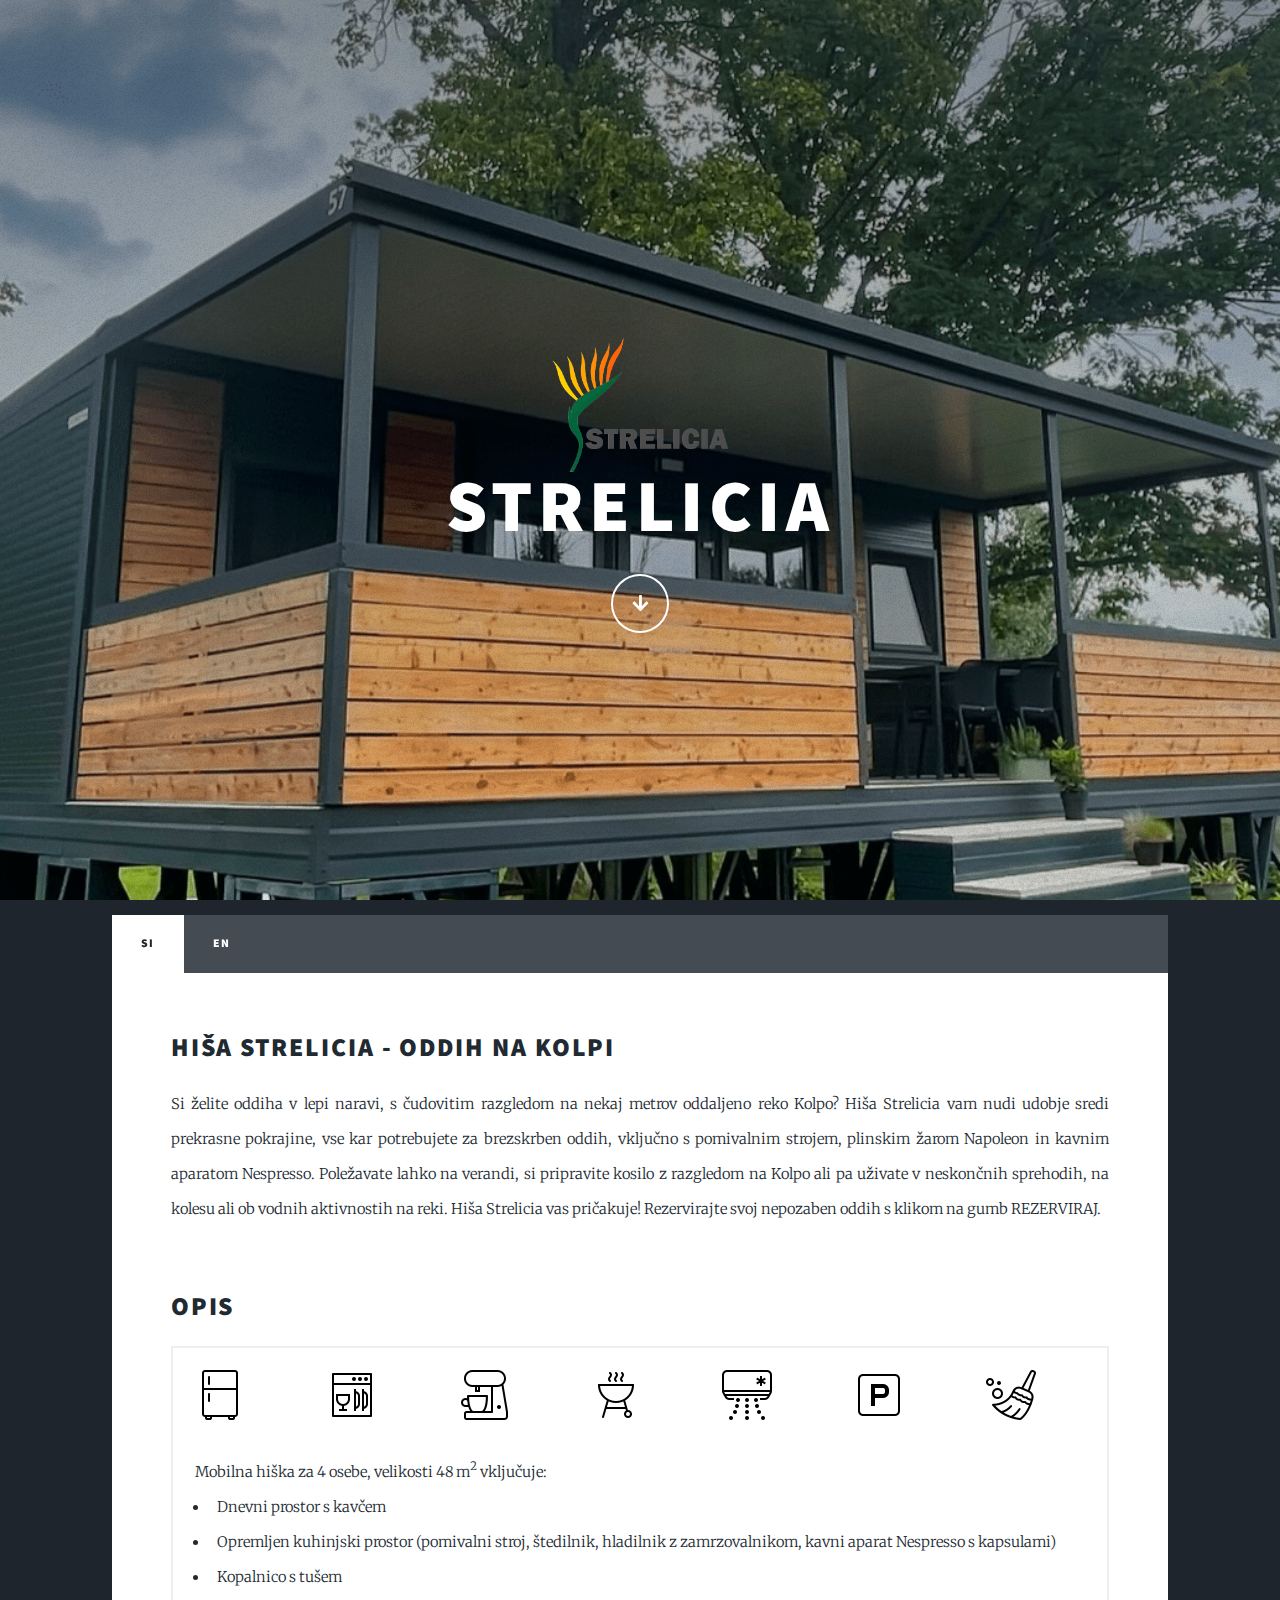
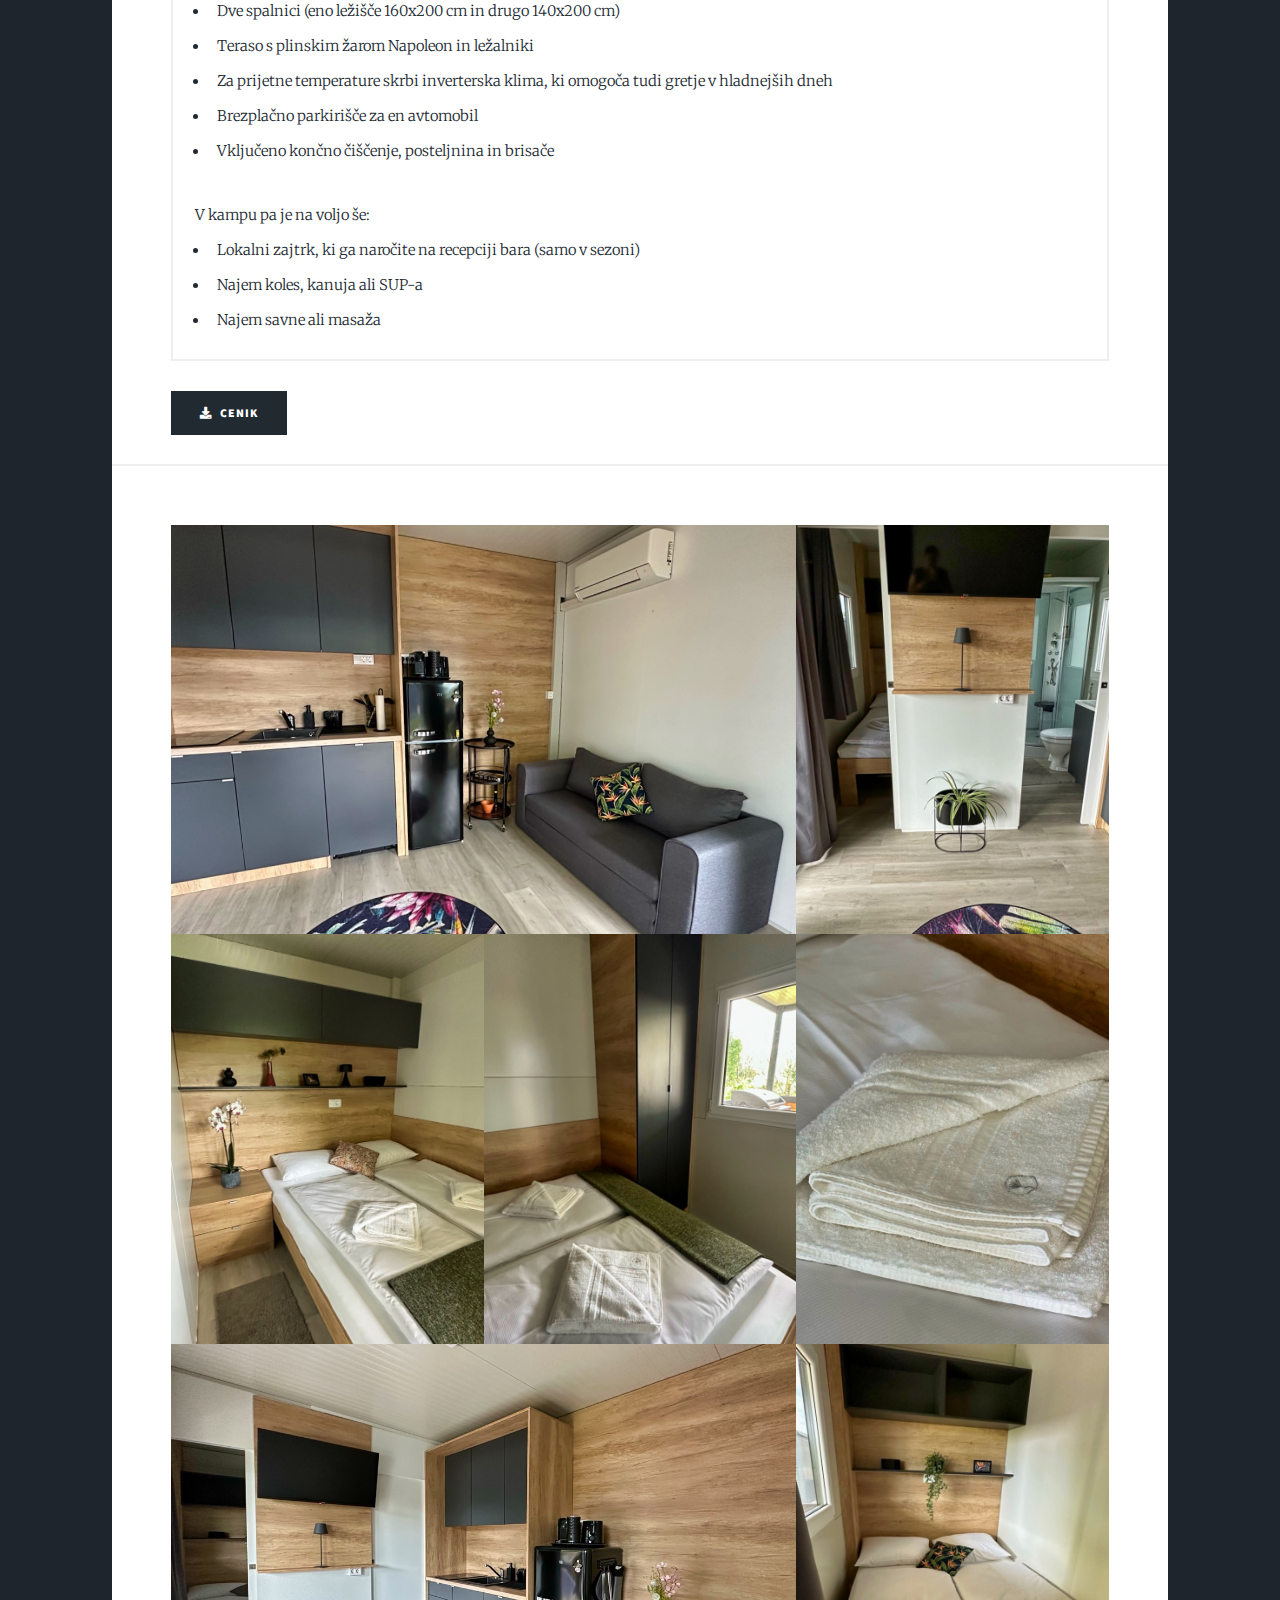
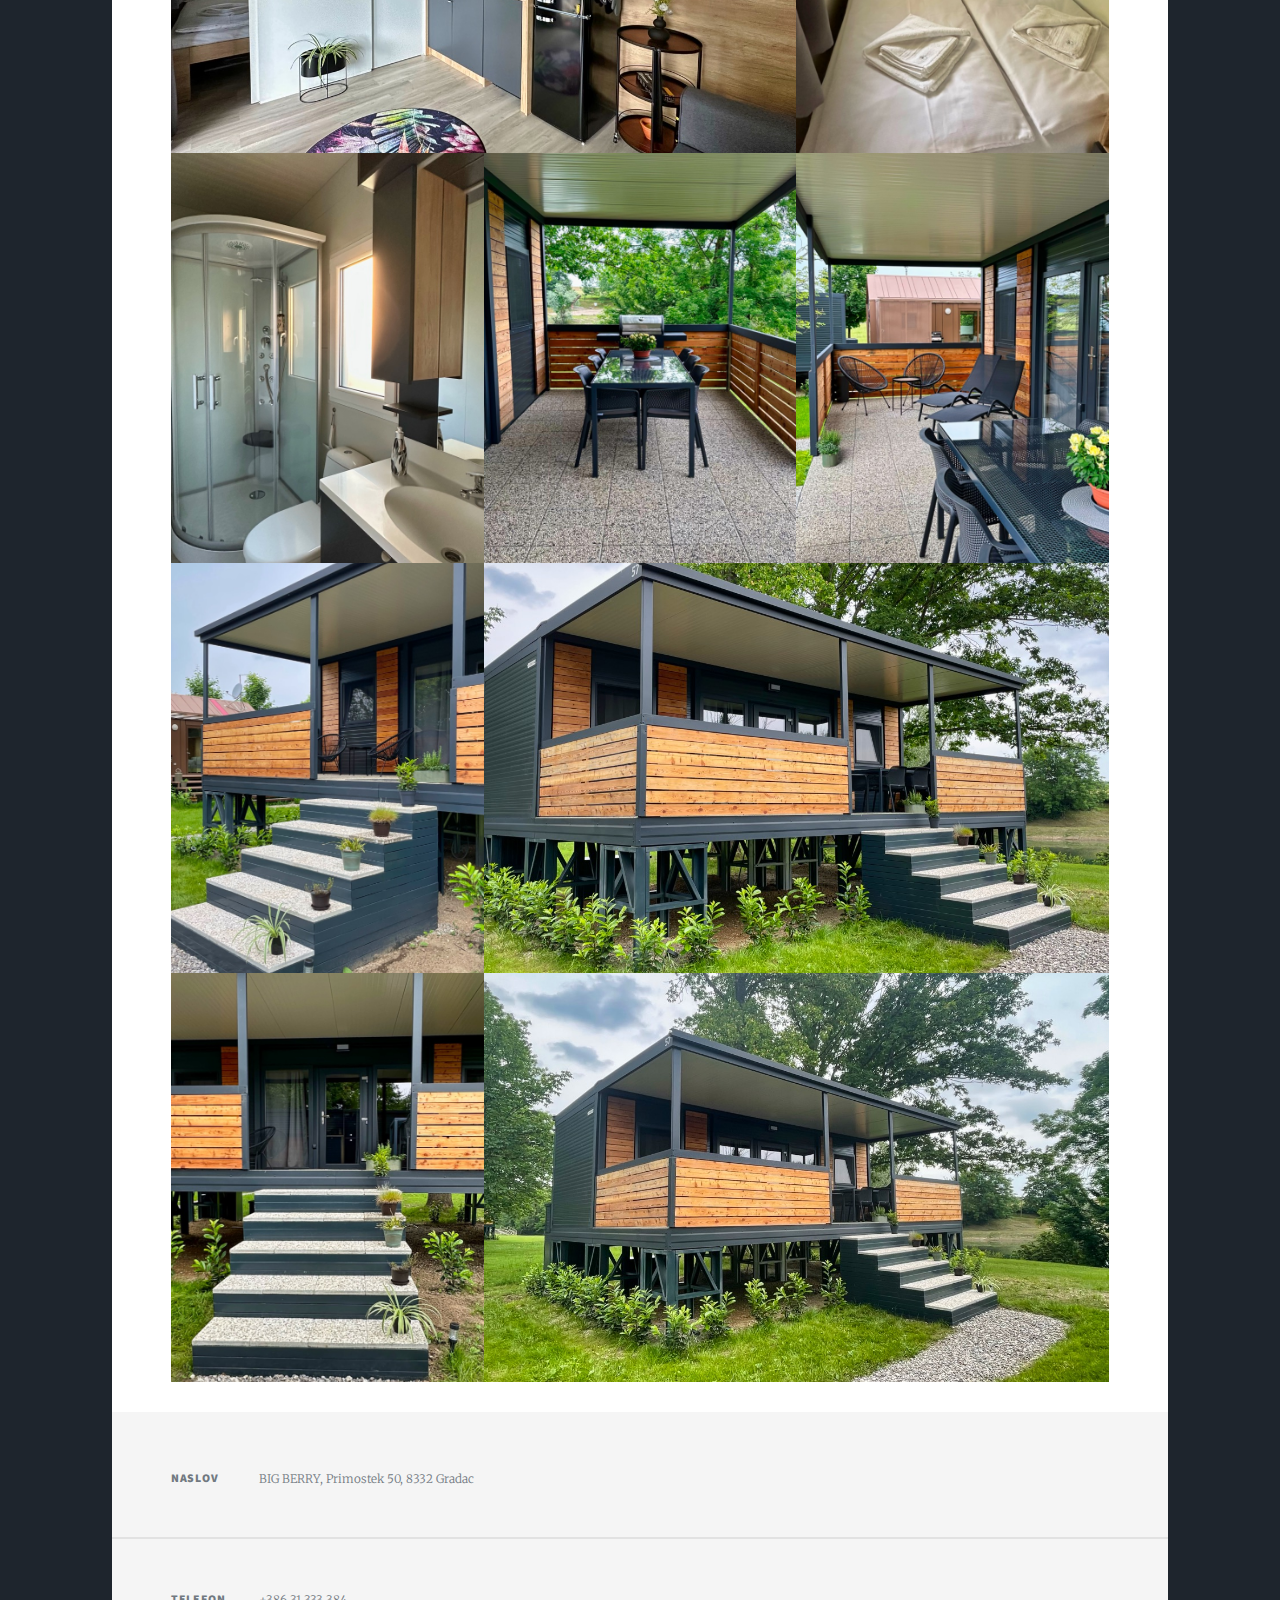
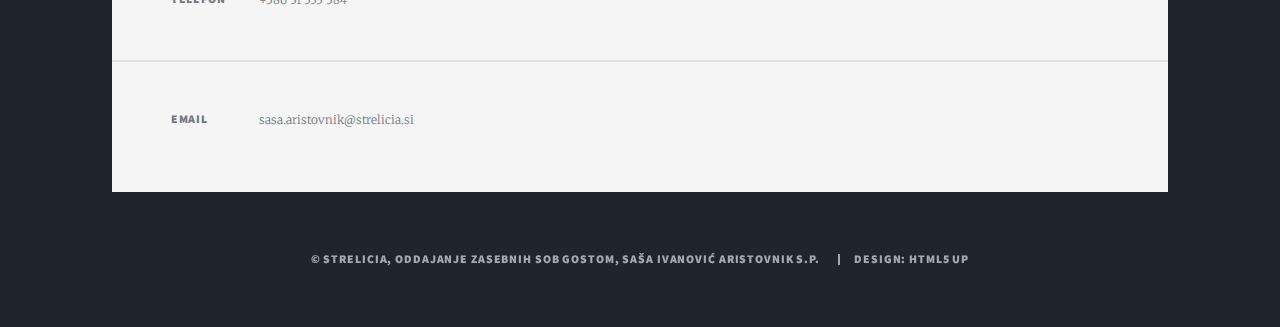
==== commit 1064f0c0: "Spremenil link do homepage-a" ====
--- a/index.html
+++ b/index.html
@@ -6,8 +6,17 @@
 -->
 <html>
   <head>
-    <title>Strelicia</title>
+    <title>Strelicia - Rezerviraj oddih v naravi ob reki Kolpi</title>
     <meta charset="utf-8" />
+    <meta
+      name="description"
+      content="Uživajte v naravnem raju ob reki Kolpi v Hiši Strelicia! Mobilna hiška za 4 osebe z razgledom na reko vam zagotavlja udobje. Popolnoma opremljena kuhinja, prijetni spalnici in terasa s plinskim žarom omogočajo sprostitev v objemu narave. Raziskujte okolico s kolesom, kanujem ali SUP-om. Kamp ponuja lokalni zajtrk, najem savne ali masaže. Rezervirajte svojo avanturo zdaj in ustvarite nepozabne spomine!"
+    />
+    <meta
+      name="keywords"
+      content="narava, reka Kolpa, oddih, mobilna hiška, udobje, razgled, kuhinja, terasa, plinski žar, aktivnosti na vodi, kolesarjenje, kanu, SUP, lokalni zajtrk, savna, masaža, rezervacija, nepozabni spomini"
+    />
+    <meta name="author" content="Blaž Aristovnik" />
     <meta
       name="viewport"
       content="width=device-width, initial-scale=1, user-scalable=no"
@@ -43,13 +52,12 @@
       </header>
 
       <!-- Nav -->
-      <!--
       <nav id="nav">
         <ul class="links">
-          <li class="active"><a href="index.html">This is Massively</a></li>
-          <li><a href="generic.html">Generic Page</a></li>
-          <li><a href="elements.html">Elements Reference</a></li>
+          <li class="active"><a href="/">SI</a></li>
+          <li><a href="en.html">EN</a></li>
         </ul>
+        <!--
         <ul class="icons">
           <li>
             <a href="#" class="icon brands fa-twitter"
@@ -72,8 +80,7 @@
             >
           </li>
         </ul>
-      </nav>
-    -->
+      --></nav>
 
       <!-- Main -->
       <div id="main">
@@ -362,7 +369,7 @@
           <section>
             <h3>Email</h3>
             <p>
-              <a href="mailto: sasa.aristovnik@strelicia.si"
+              <a href="mailto: sasa@strelicia.si"
                 >sasa.aristovnik@strelicia.si</a
               >
             </p>
@@ -399,7 +406,10 @@
       <!-- Copyright -->
       <div id="copyright">
         <ul>
-          <li>&copy; Strelicia s. p.</li>
+          <li>
+            &copy; Strelicia, Oddajanje zasebnih sob gostom, Saša Ivanović
+            Aristovnik s.p.
+          </li>
           <li>
             Design: <a href="https://html5up.net" target="_blank">HTML5 UP</a>
           </li>
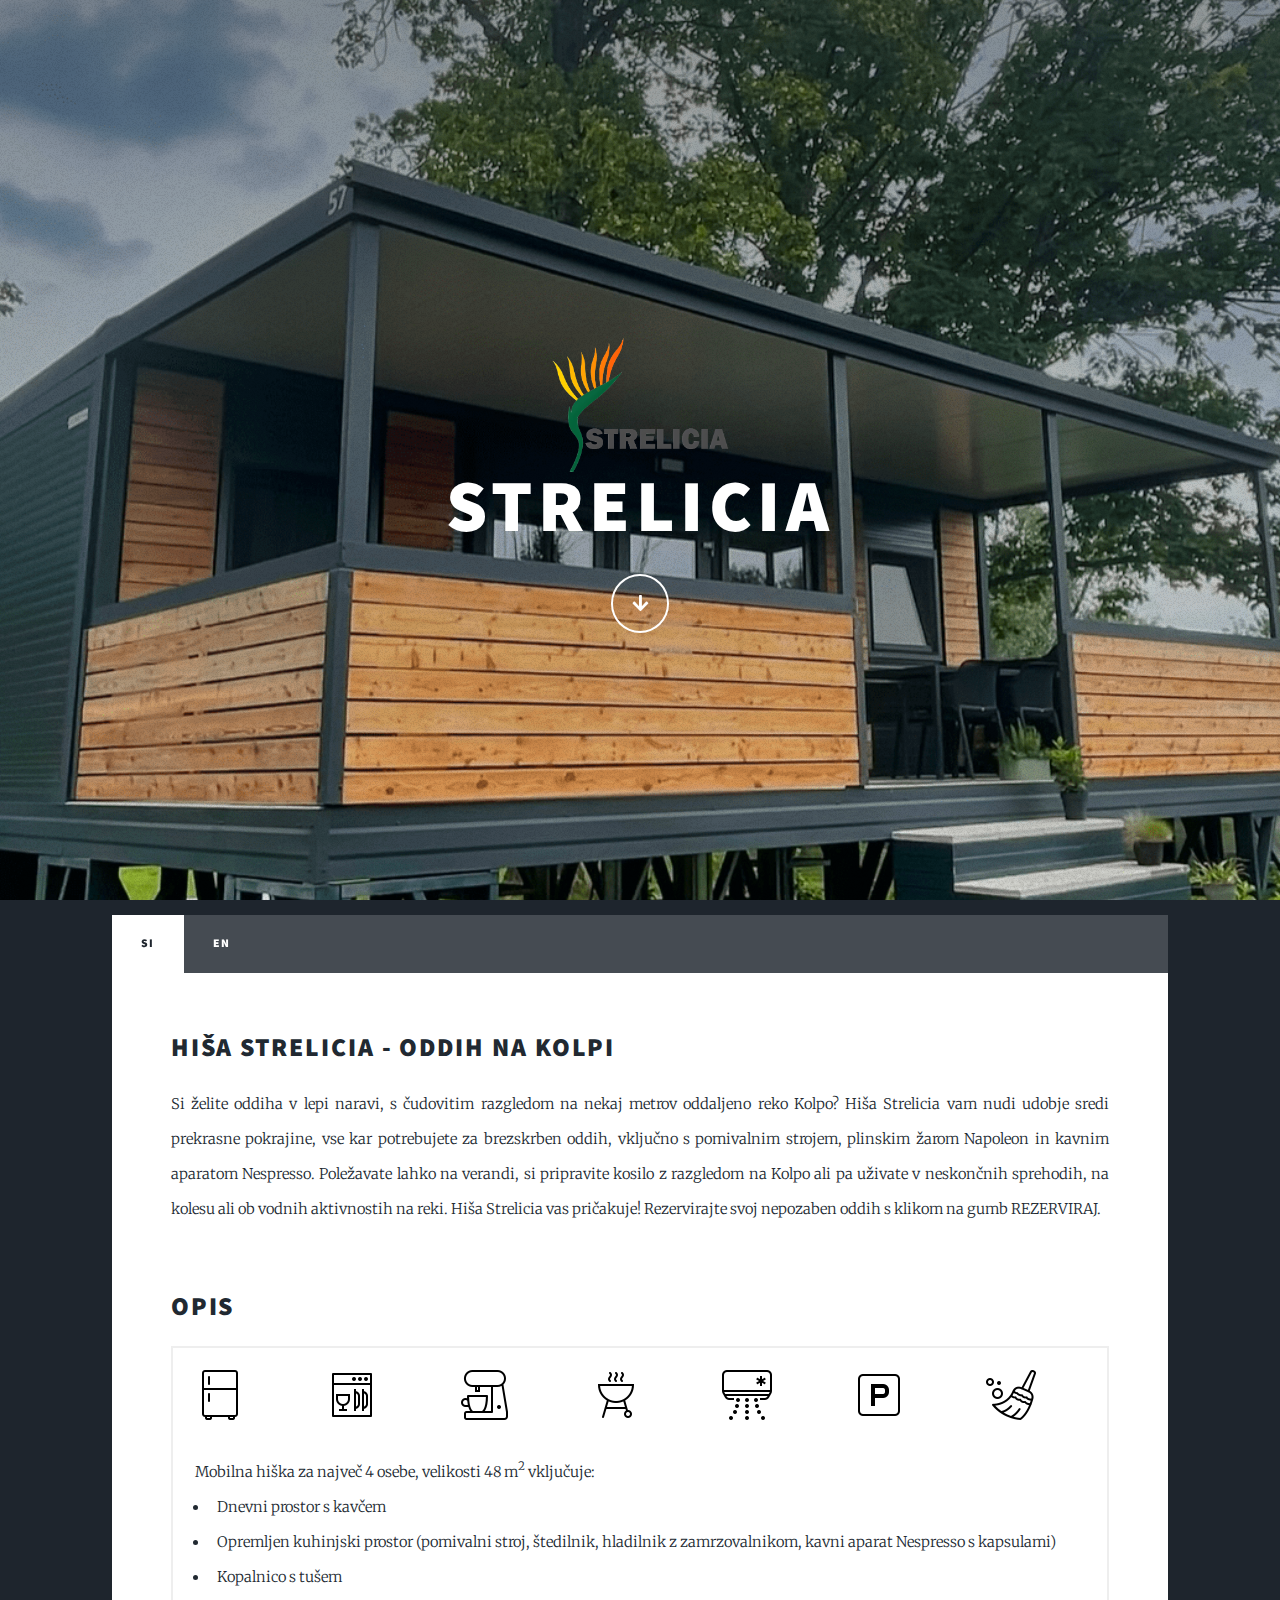
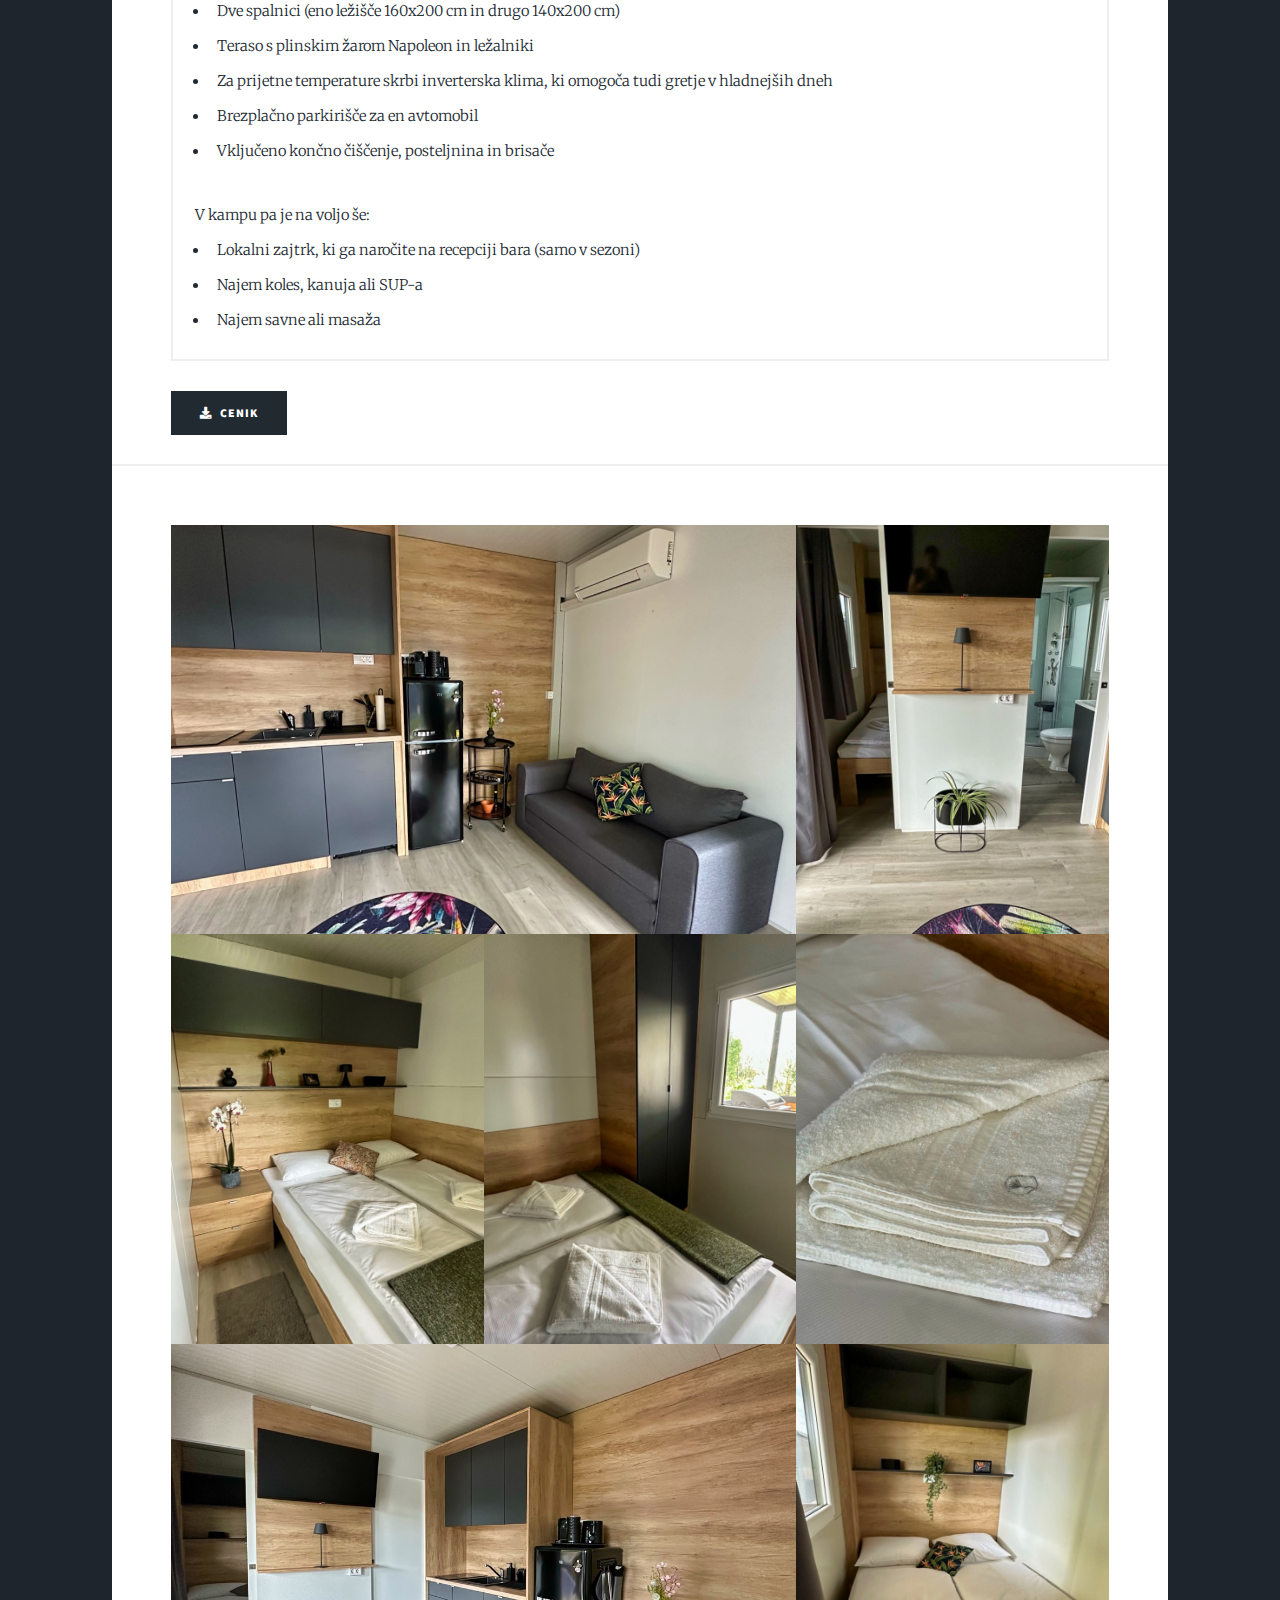
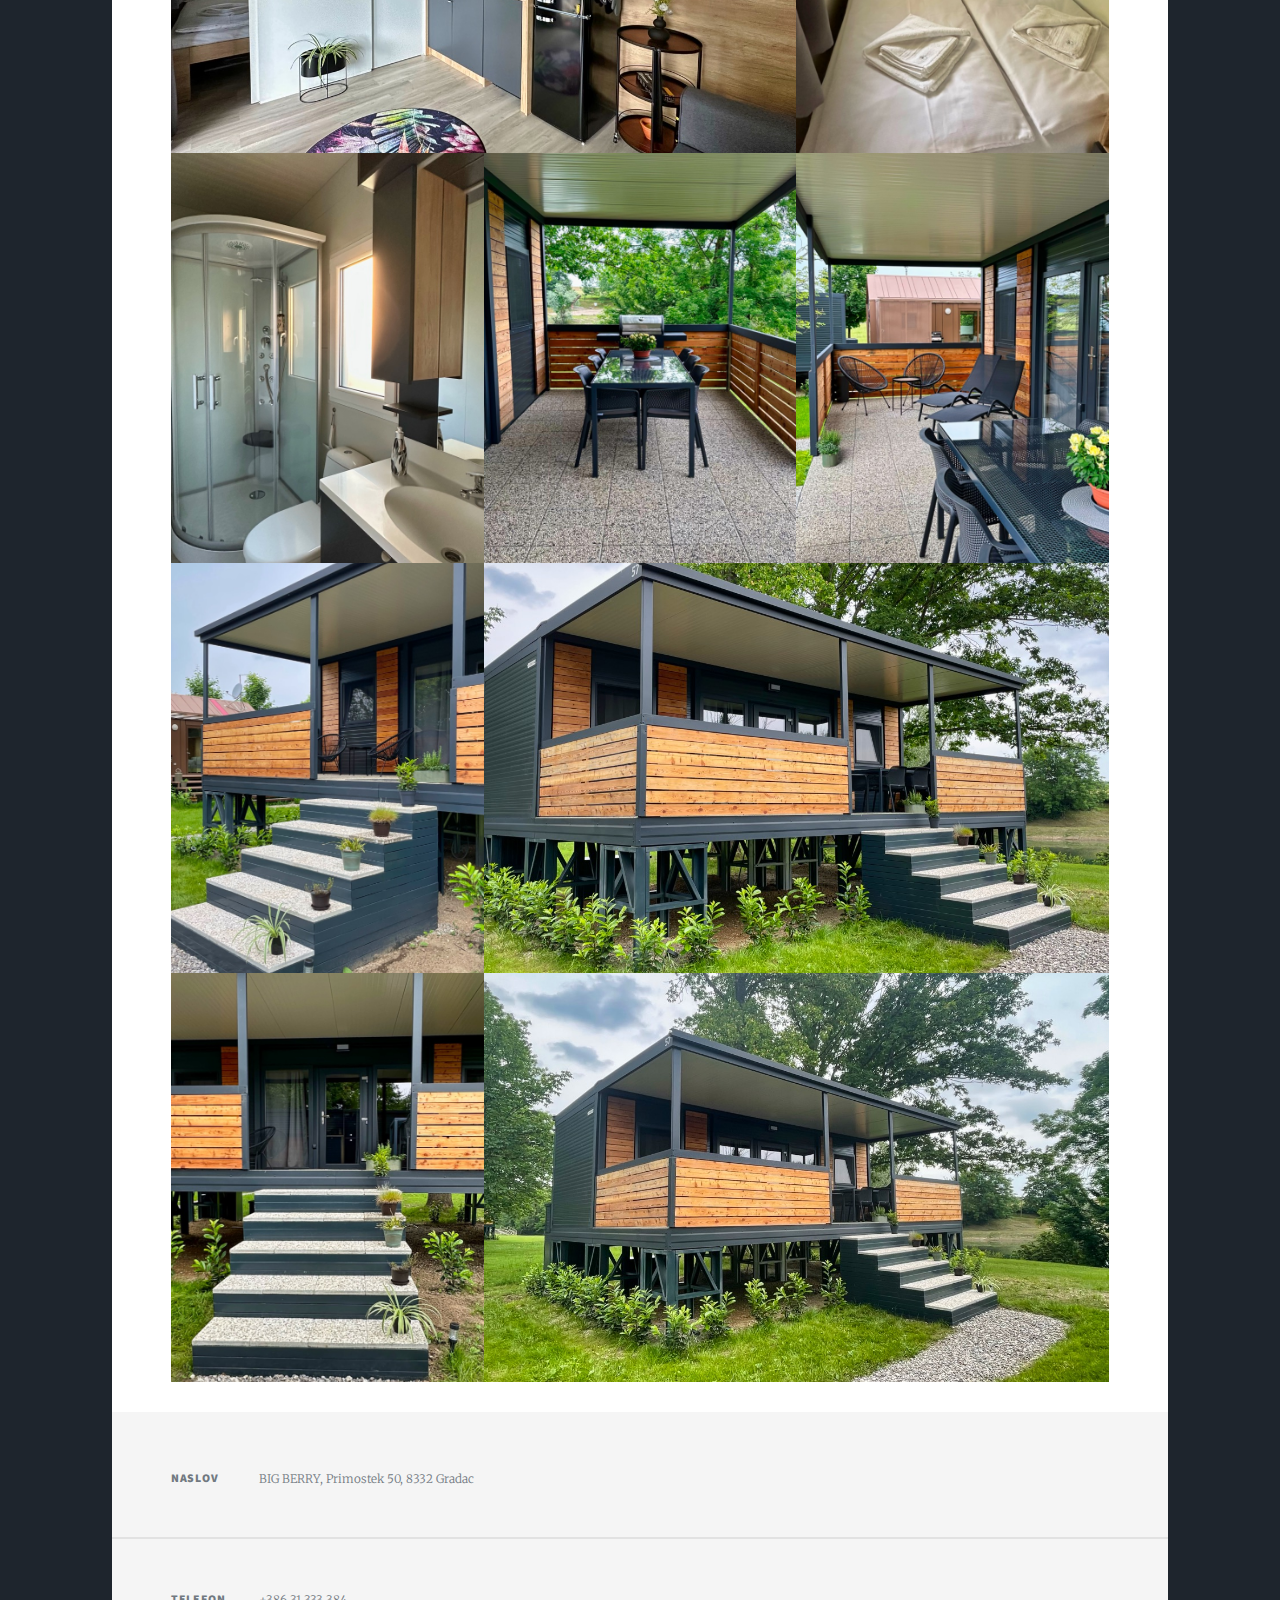
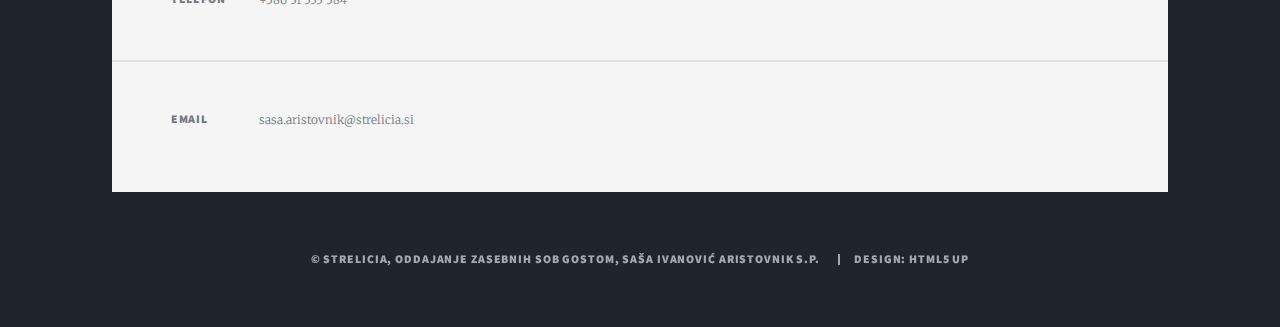
==== commit 274a94ba: "Popravil napake" ====
--- a/index.html
+++ b/index.html
@@ -14,7 +14,7 @@
     />
     <meta
       name="keywords"
-      content="narava, reka Kolpa, oddih, mobilna hiška, udobje, razgled, kuhinja, terasa, plinski žar, aktivnosti na vodi, kolesarjenje, kanu, SUP, lokalni zajtrk, savna, masaža, rezervacija, nepozabni spomini"
+      content="narava, reka Kolpa, oddih, mobilna hiška, udobje, razgled, kuhinja, terasa, plinski žar, aktivnosti na vodi, kolesarjenje, kanu, SUP, lokalni zajtrk, savna, masaža, rezervacija, nepozabni spomini, pohodništvo"
     />
     <meta name="author" content="Blaž Aristovnik" />
     <meta
@@ -127,7 +127,8 @@
               </div>
             </div>
             <br />
-            Mobilna hiška za 4 osebe, velikosti 48 m<sup>2</sup> vključuje:
+            Mobilna hiška za največ 4 osebe, velikosti 48 m<sup>2</sup>
+            vključuje:
             <ul>
               <li>Dnevni prostor s kavčem</li>
               <li>
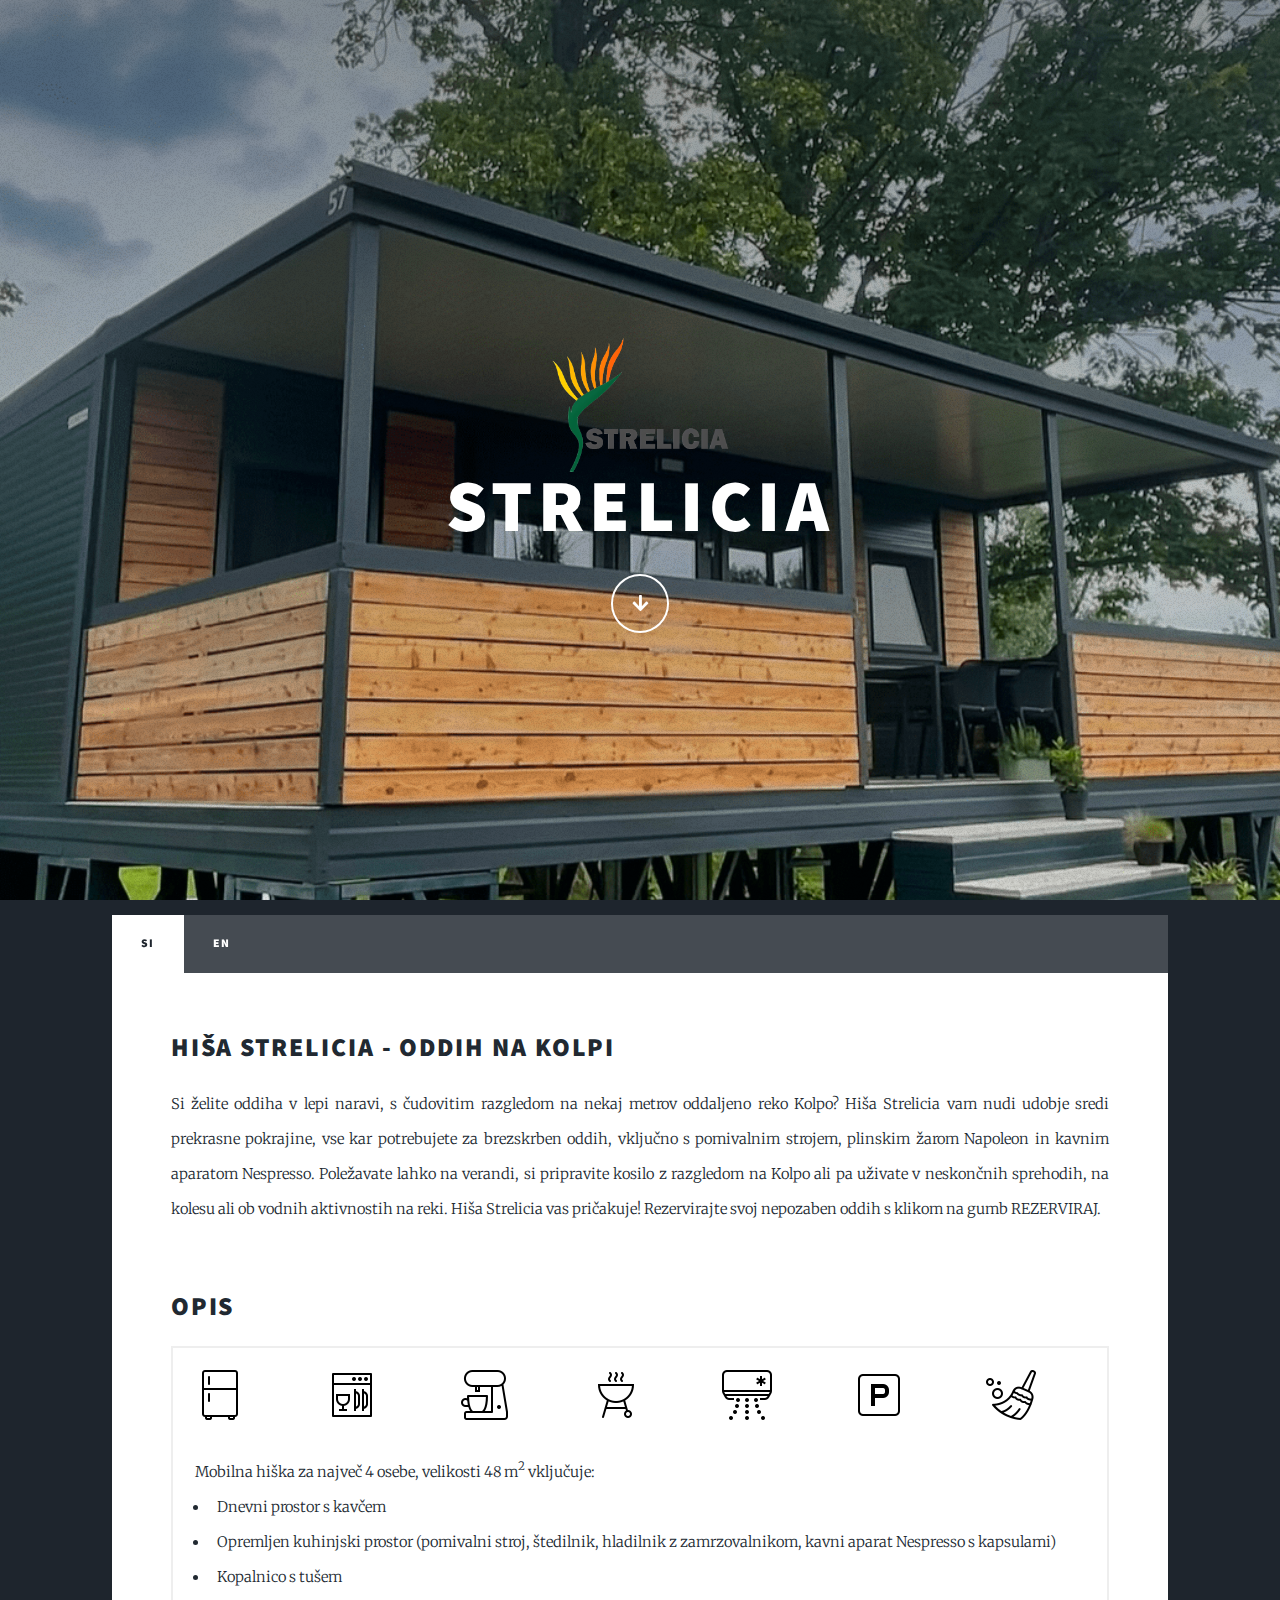
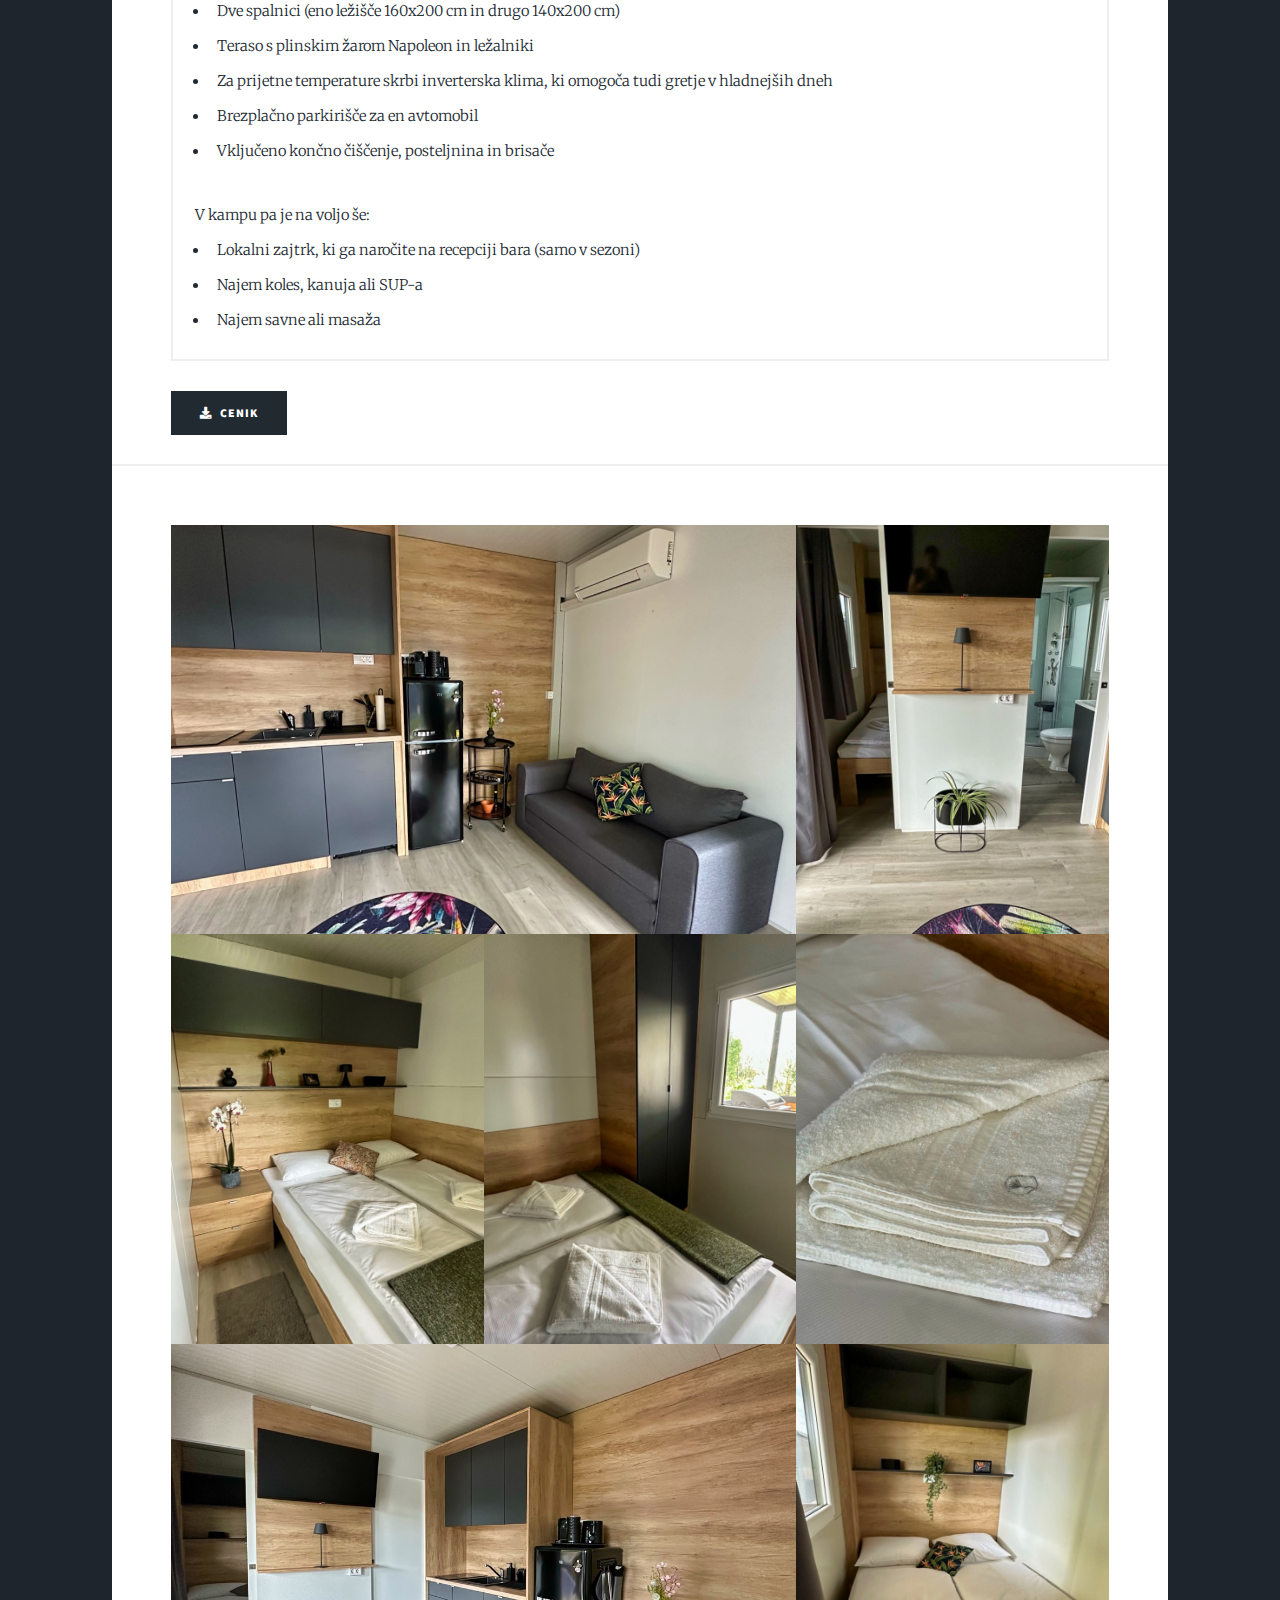
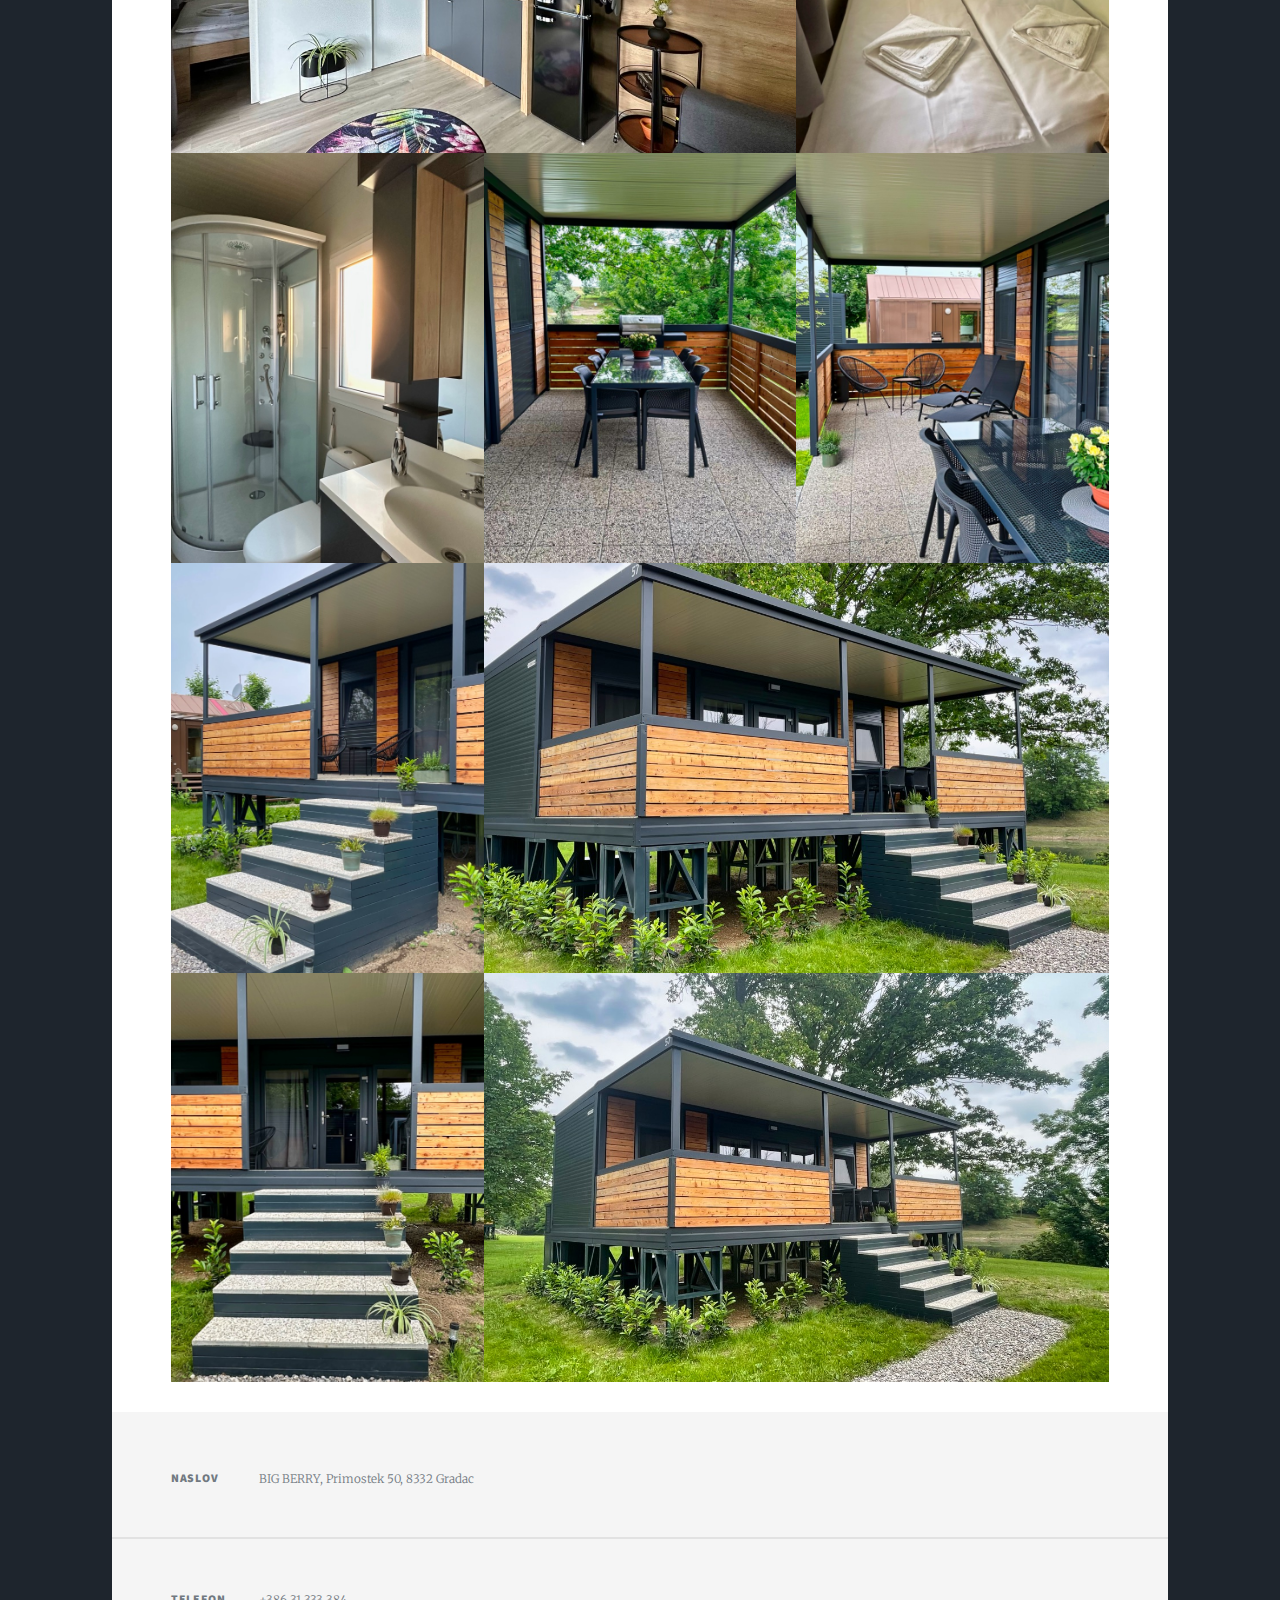
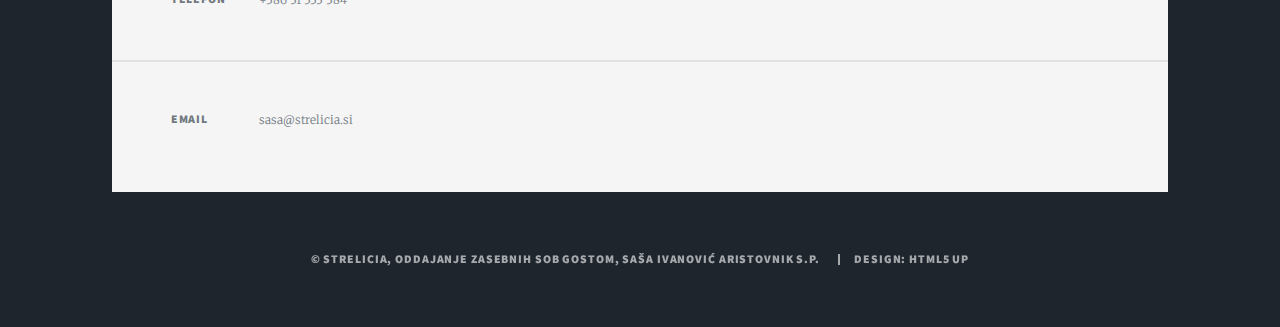
==== commit e8fd35f4: "Popravu mail" ====
--- a/index.html
+++ b/index.html
@@ -370,9 +370,7 @@
           <section>
             <h3>Email</h3>
             <p>
-              <a href="mailto: sasa@strelicia.si"
-                >sasa.aristovnik@strelicia.si</a
-              >
+              <a href="mailto: sasa@strelicia.si">sasa@strelicia.si</a>
             </p>
           </section>
           <!--
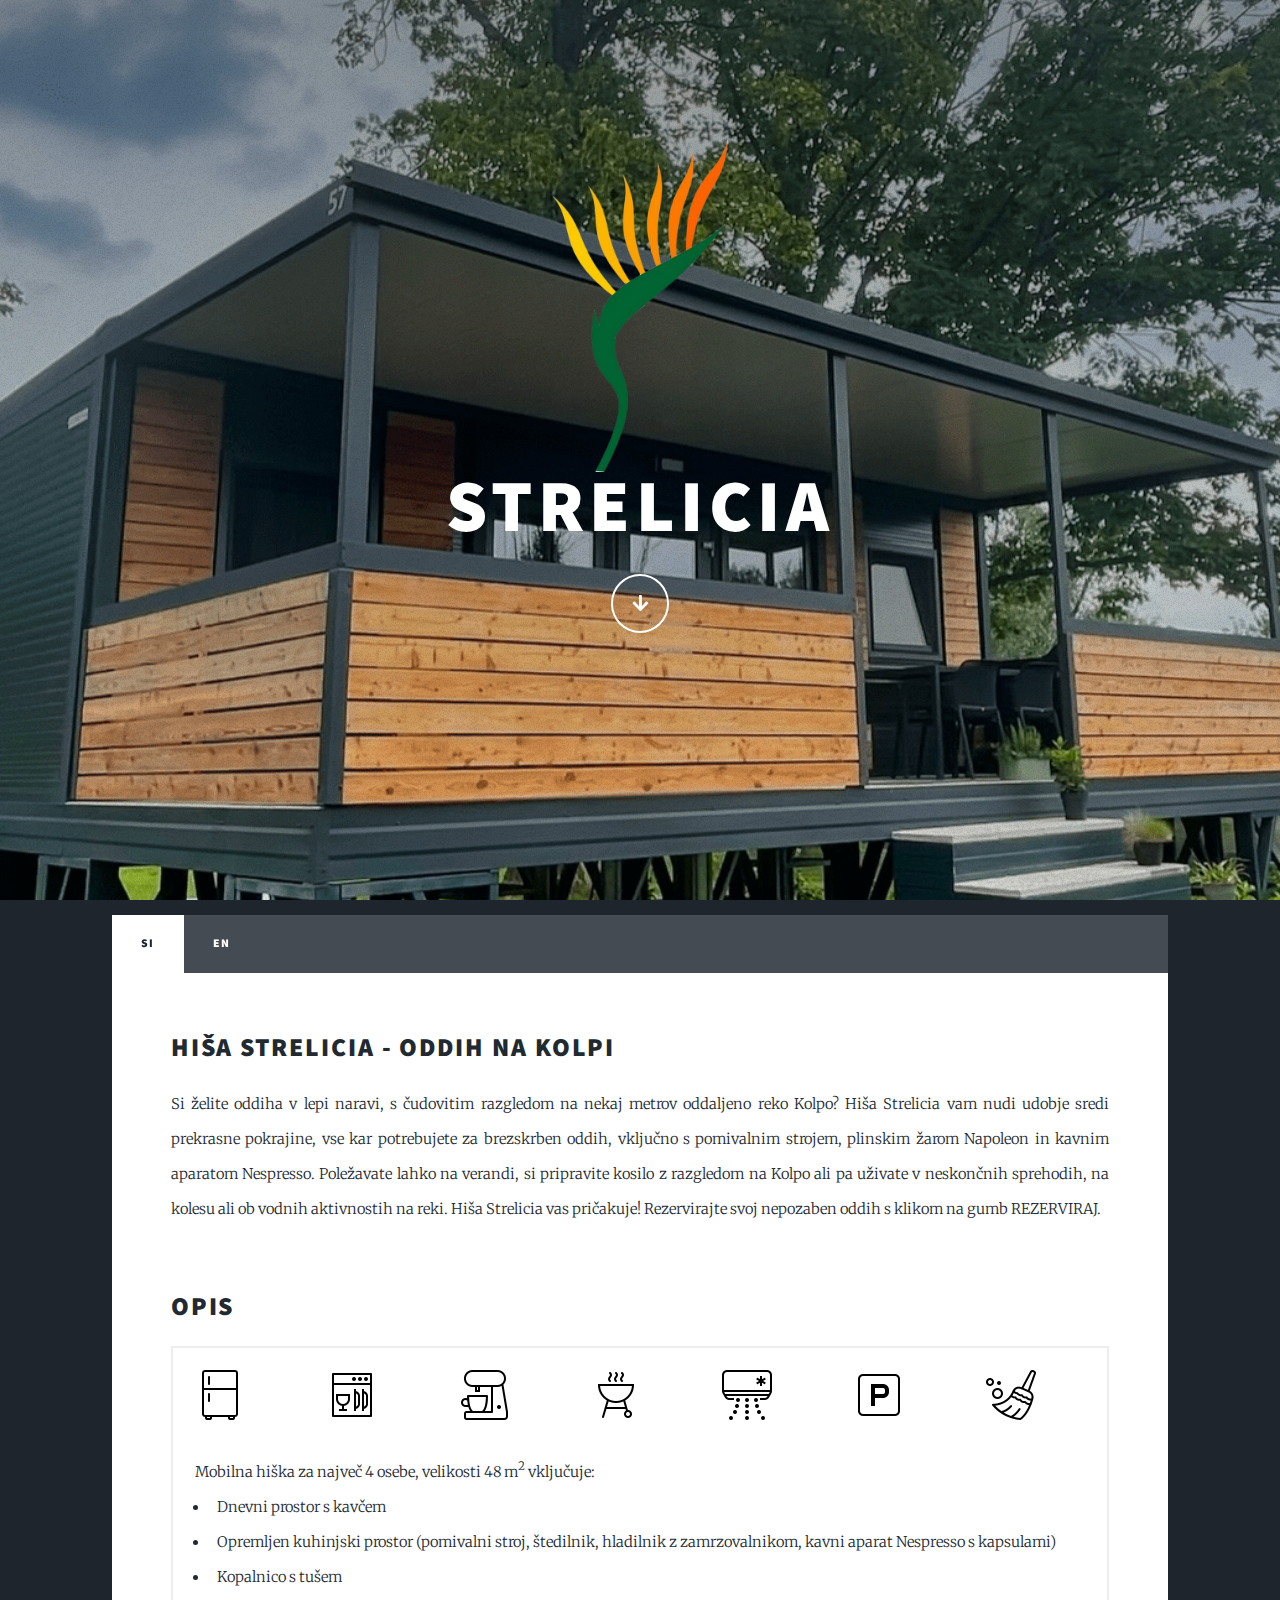
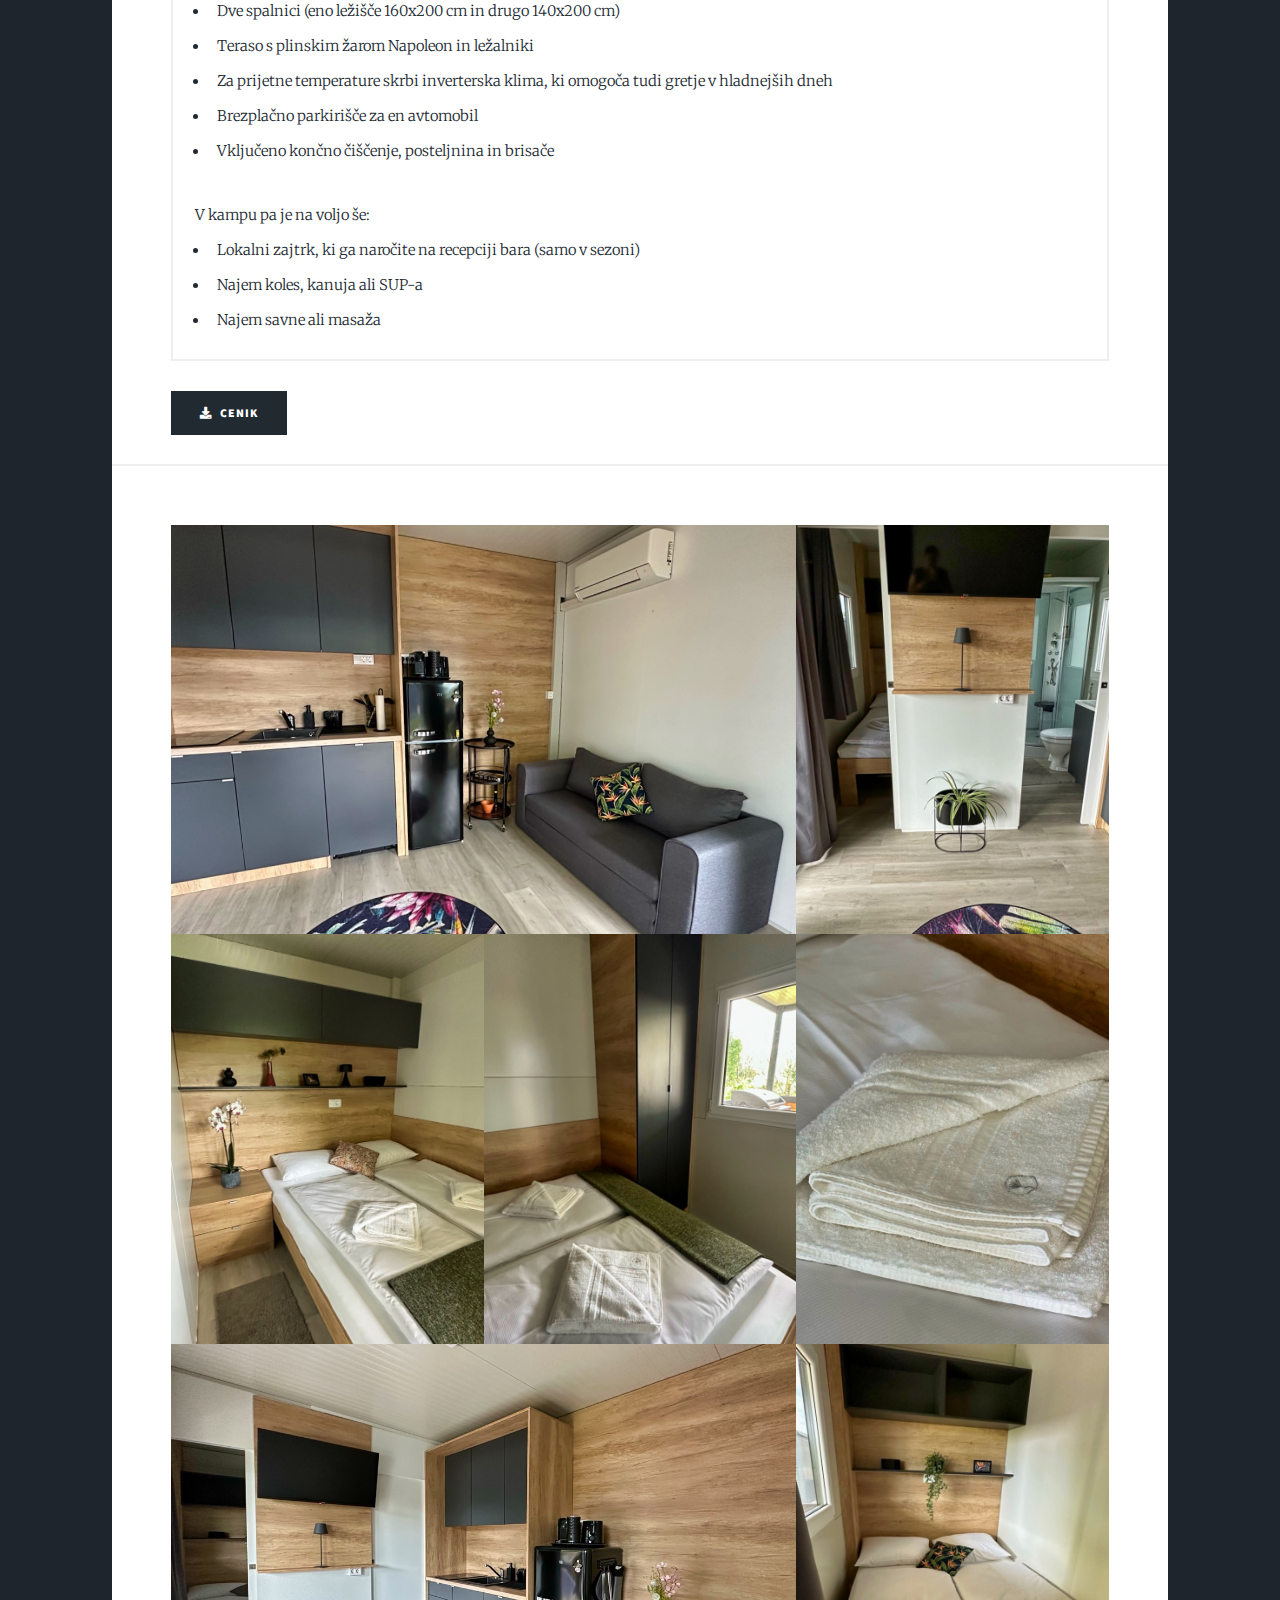
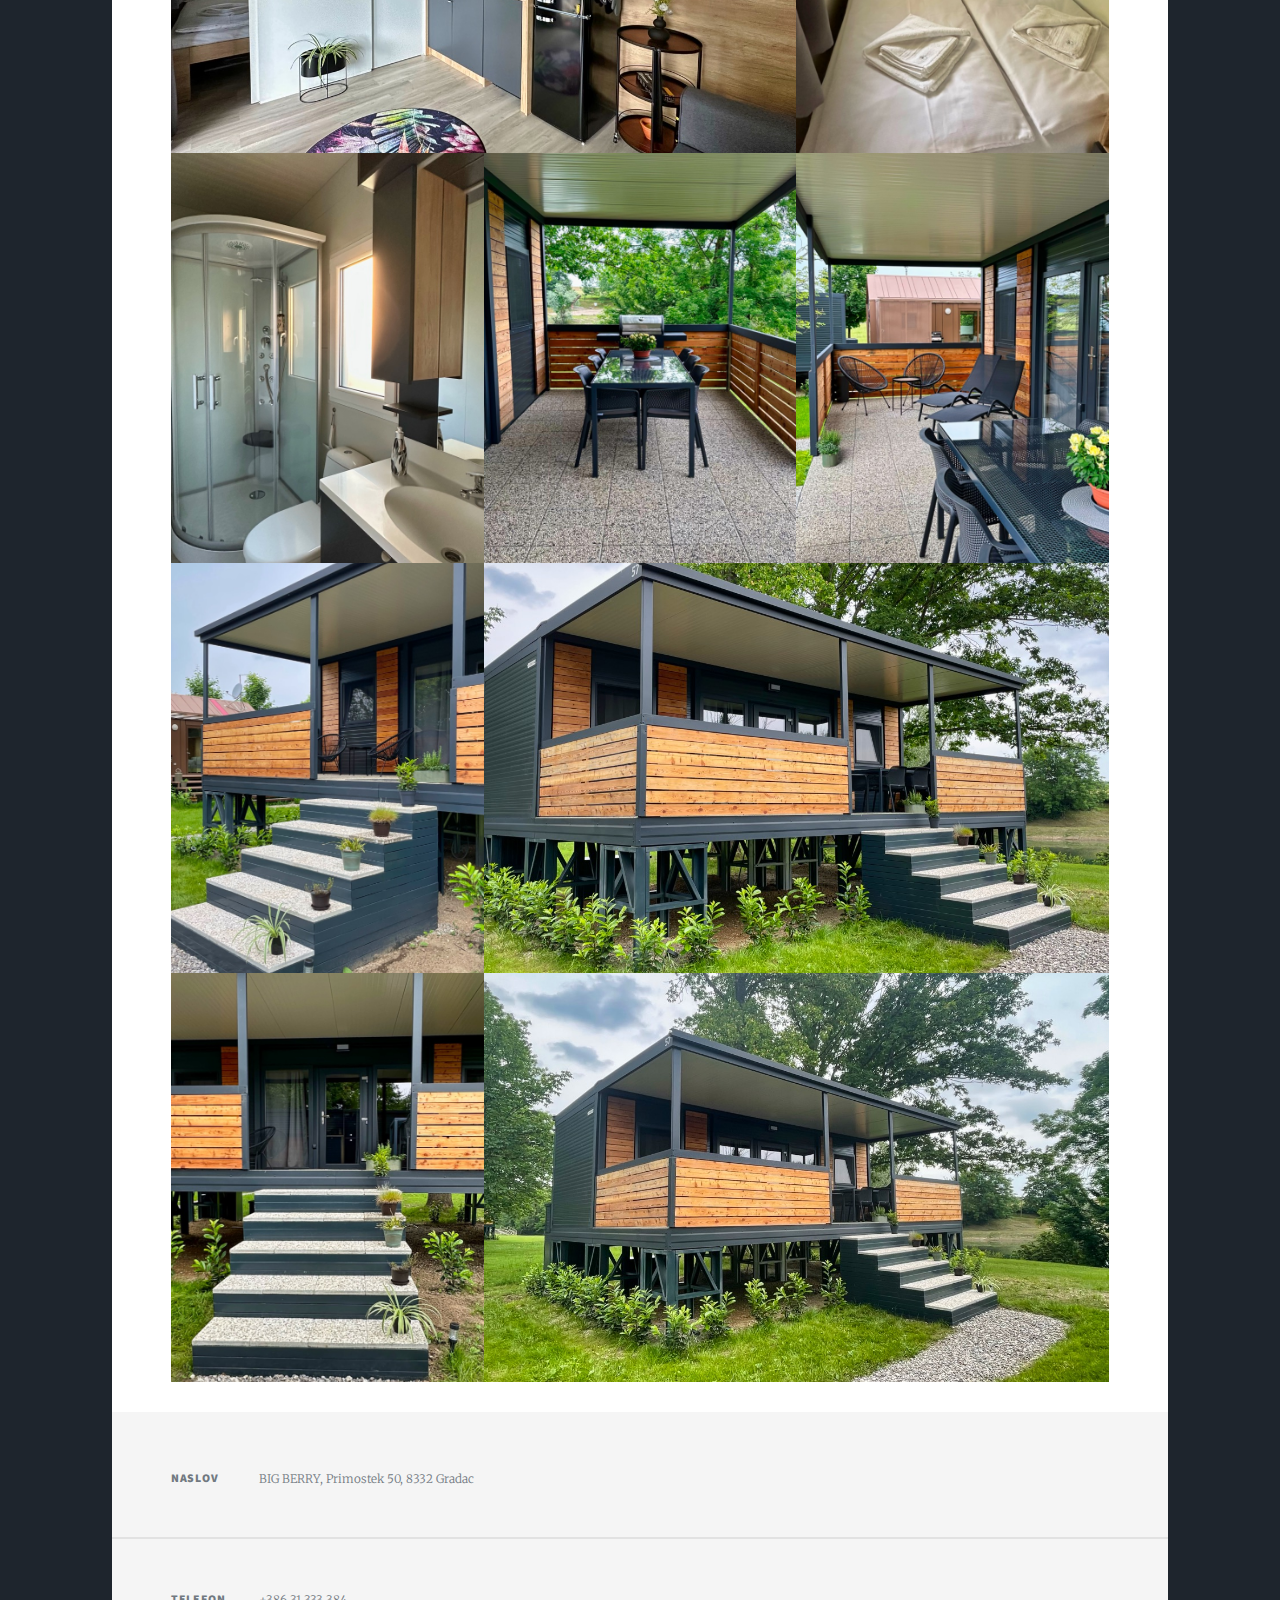
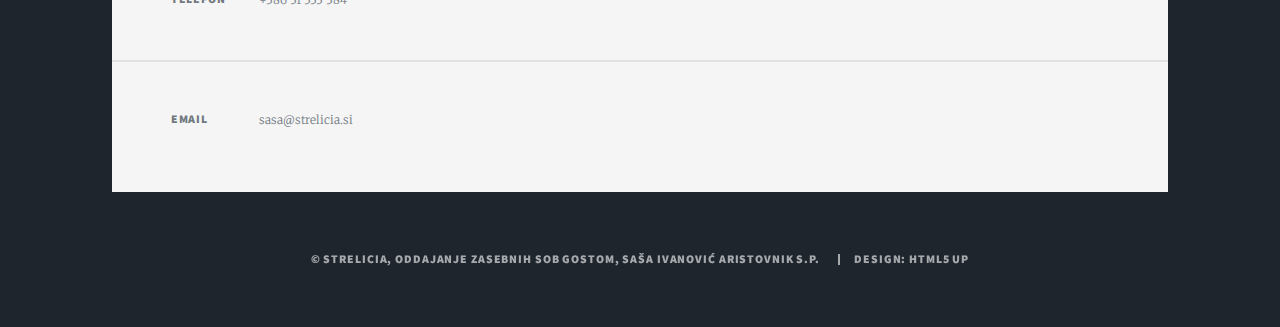
==== commit c4c1d0f0: "Updated logo" ====
--- a/index.html
+++ b/index.html
@@ -27,13 +27,17 @@
     <noscript
       ><link rel="stylesheet" href="assets/css/noscript.css"
     /></noscript>
+    <meta
+      name="google-site-verification"
+      content="ZKxb-98tqbBtiARtgGkYN0X8DPQvfd9tLhT5A4pk5Ww"
+    />
   </head>
   <body class="is-preload">
     <!-- Wrapper -->
     <div id="wrapper" class="fade-in">
       <!-- Intro -->
       <div id="intro">
-        <img src="./images/logo.png" alt="Logo strelicia" id="logo" />
+        <img src="./images/only_logo.png" alt="Logo strelicia" id="logo" />
         <h1>STRELICIA</h1>
         <ul class="actions">
           <li>
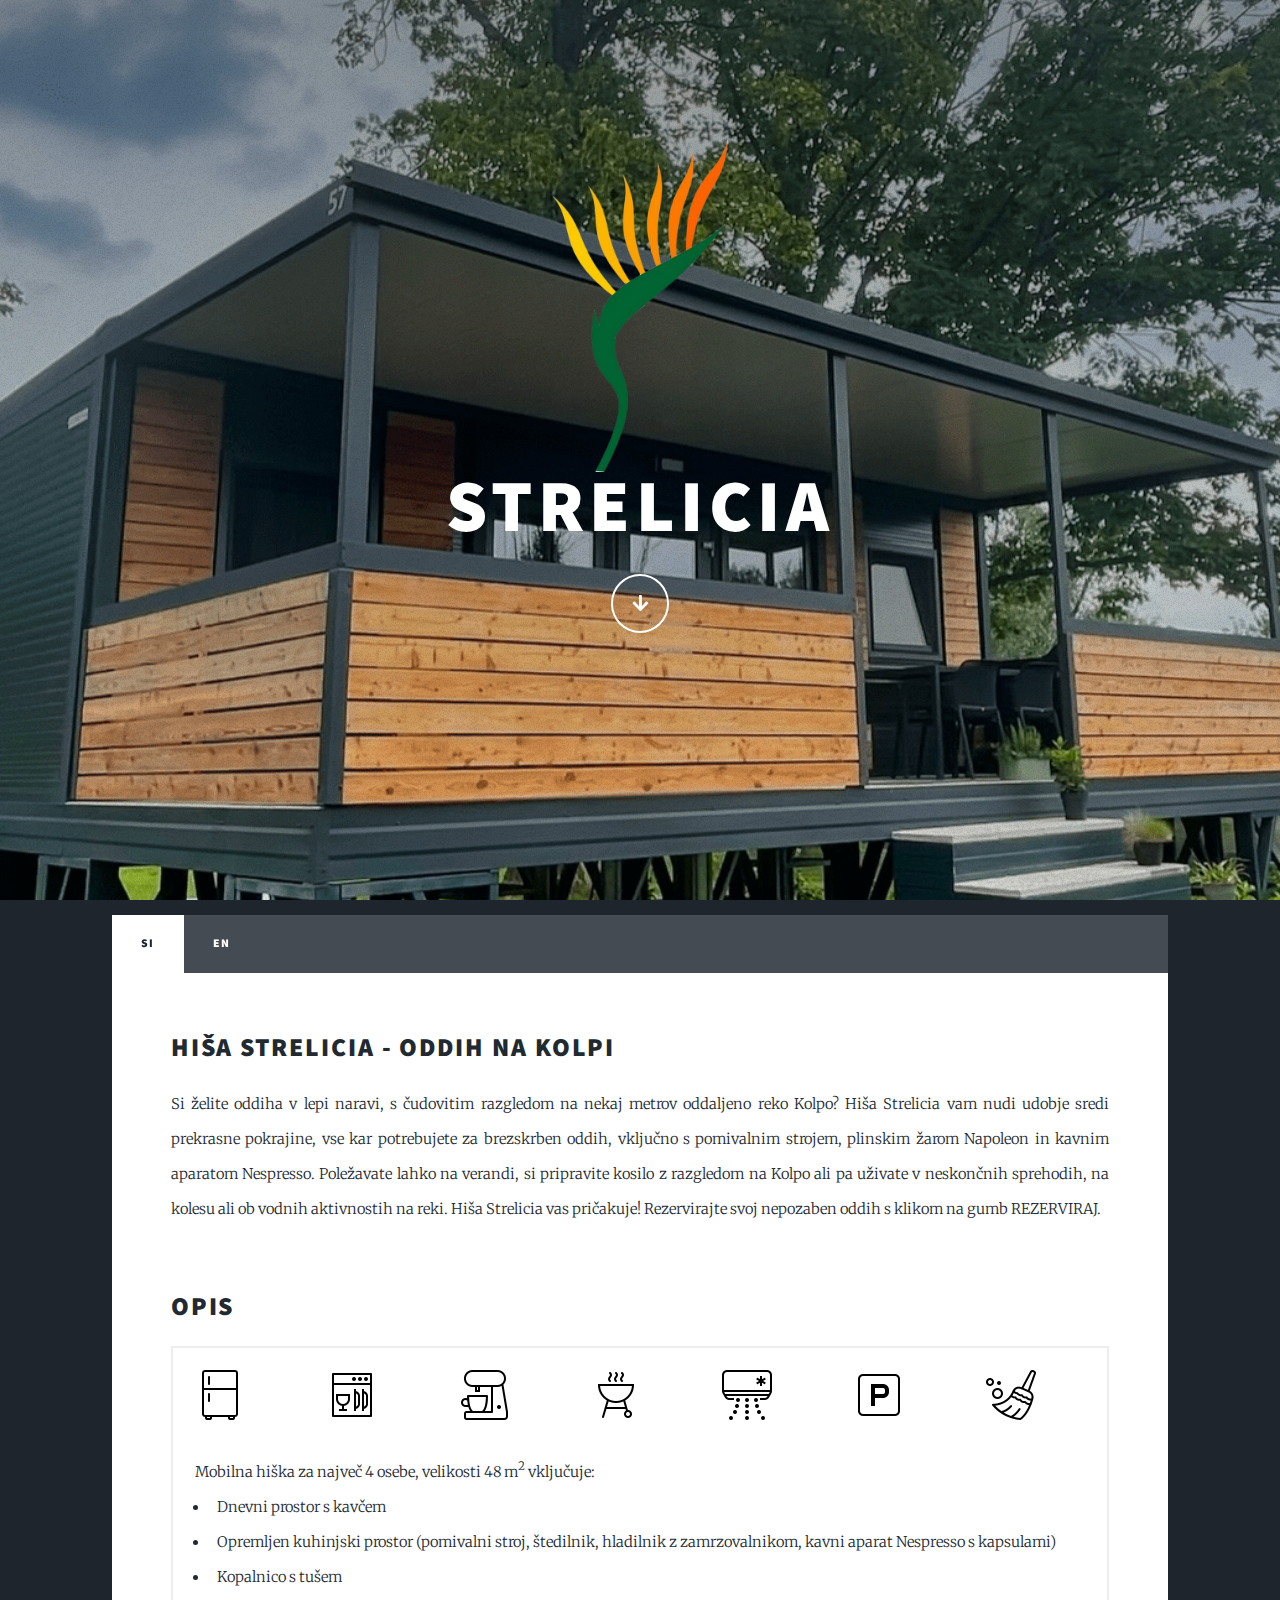
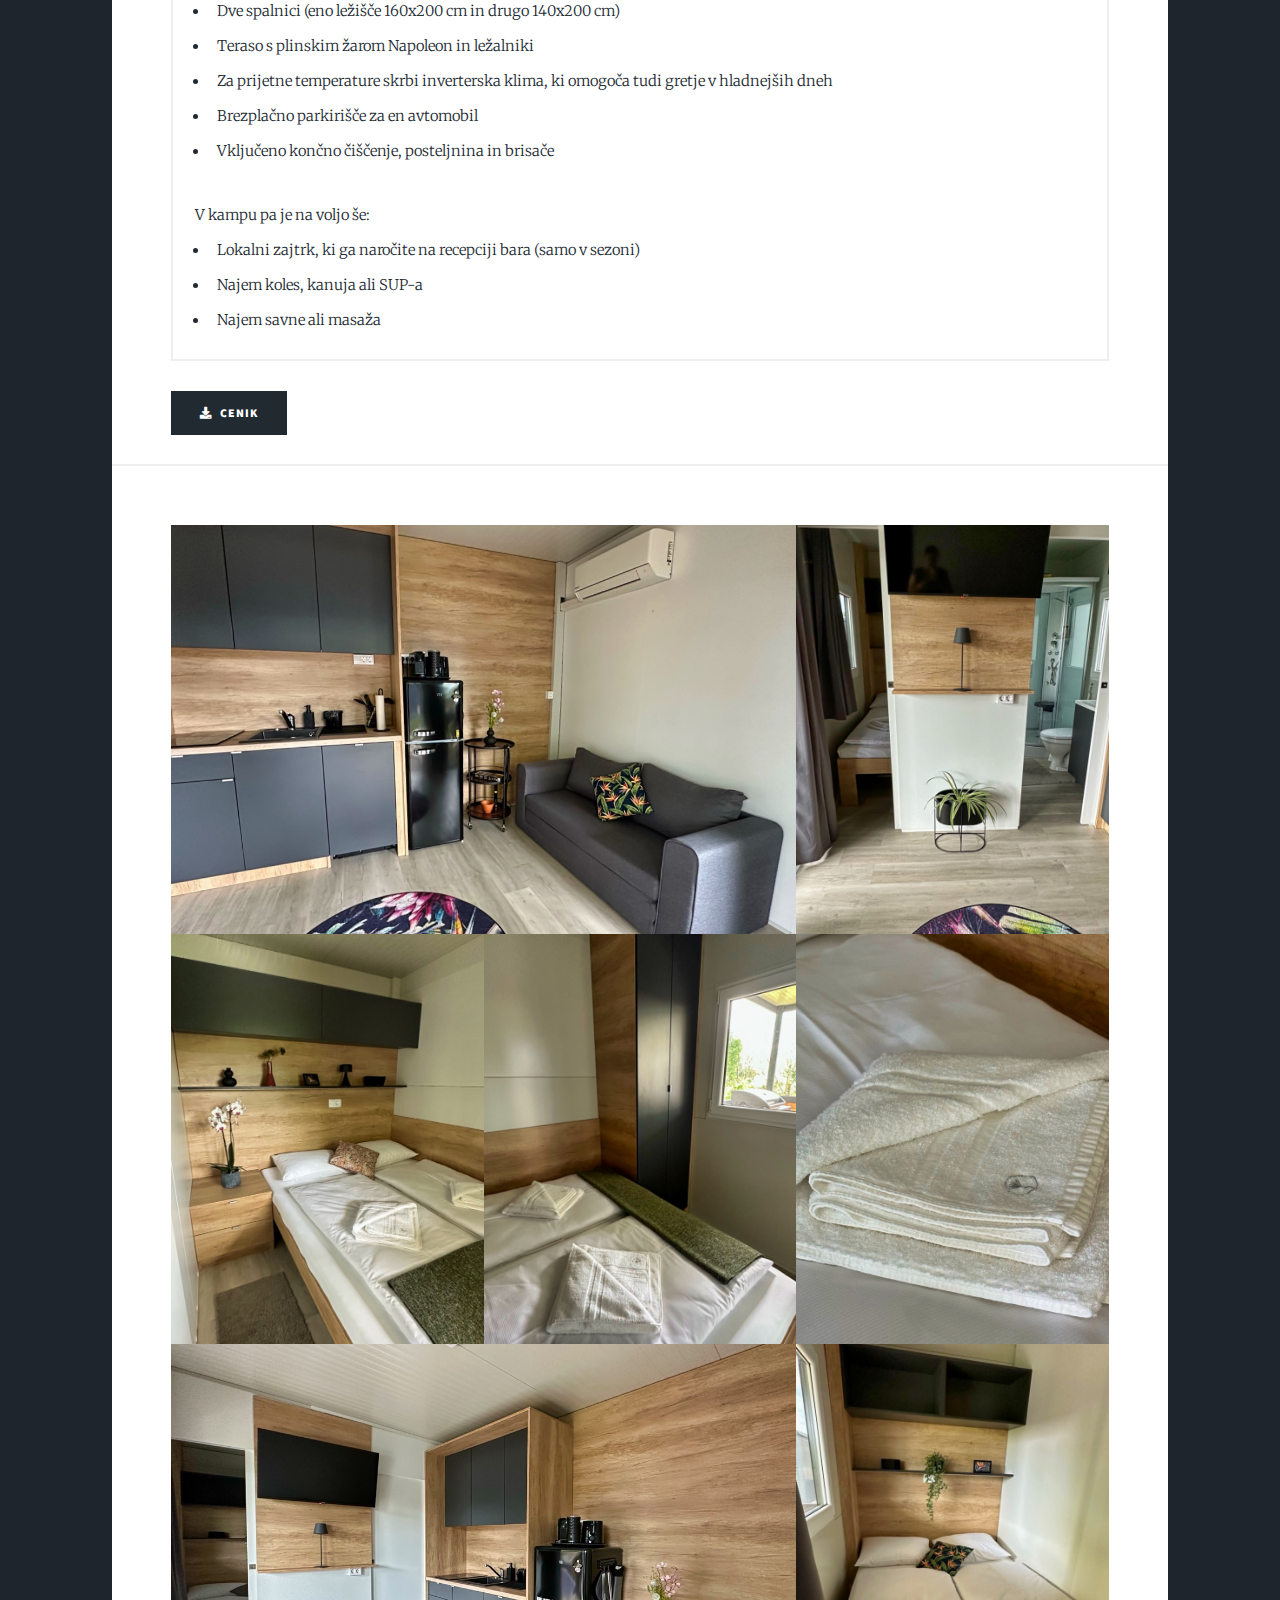
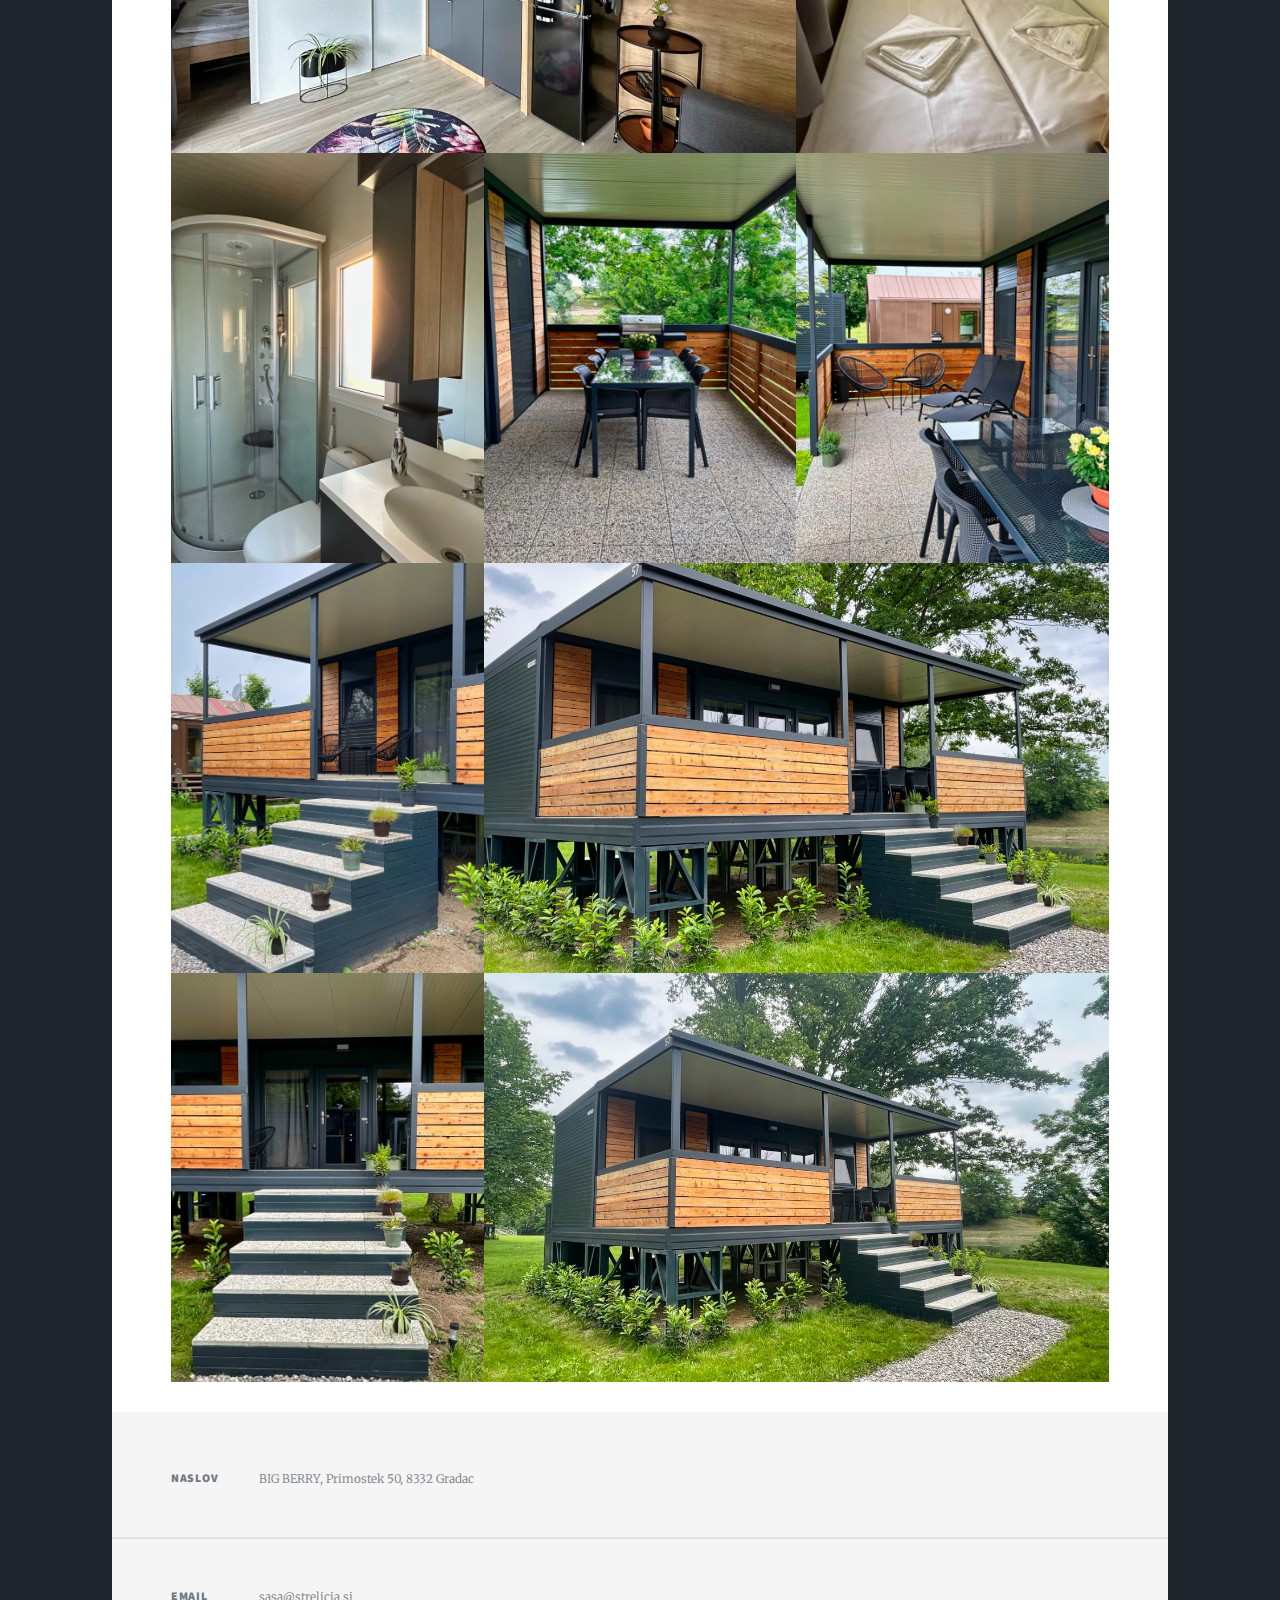
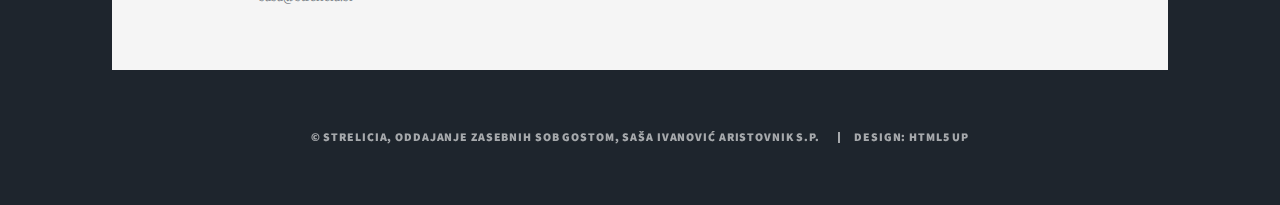
==== commit 4553f2f4: "Removed phone number" ====
--- a/index.html
+++ b/index.html
@@ -368,10 +368,6 @@
             </p>
           </section>
           <section>
-            <h3>Telefon</h3>
-            <p><a href="tel:+386 31 333 384">+386 31 333 384</a></p>
-          </section>
-          <section>
             <h3>Email</h3>
             <p>
               <a href="mailto: sasa@strelicia.si">sasa@strelicia.si</a>
